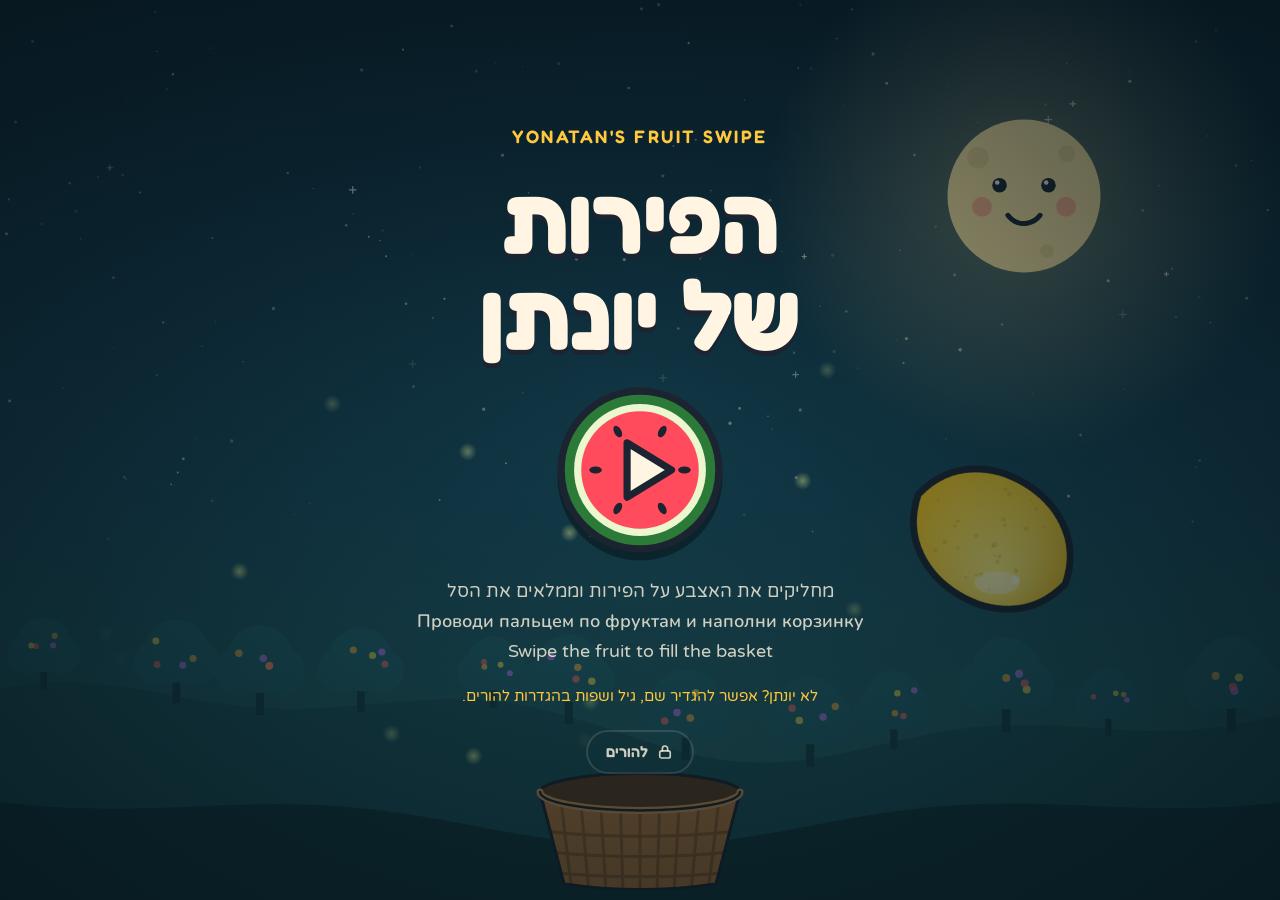
==== play.html @ 15ce0111 "Add "הפירות שלי": installable fruit game and download page - play.html: the game (talking moon in He" ====
<!doctype html>
<html lang="he">
<head>
<meta charset="utf-8">
<meta name="viewport" content="width=device-width, initial-scale=1, maximum-scale=1, user-scalable=no, viewport-fit=cover">
<title>הפירות שלי</title>
<meta name="description" content="משחק חיתוך פירות רגוע לילדים בגילאי 3 עד 6, עם ירח שמדבר בעברית, ברוסית ובאנגלית.">
<meta name="theme-color" content="#0d2a36">
<link rel="manifest" href="manifest.webmanifest">
<link rel="icon" href="icons/favicon-32.png" sizes="32x32" type="image/png">
<link rel="apple-touch-icon" href="icons/apple-touch-icon.png">
<meta name="apple-mobile-web-app-capable" content="yes">
<meta name="mobile-web-app-capable" content="yes">
<meta name="apple-mobile-web-app-title" content="הפירות שלי">
<meta name="apple-mobile-web-app-status-bar-style" content="black-translucent">
<link rel="stylesheet" href="fonts/fonts.css">
<style>
/* Layout: one full-bleed canvas (an orchard at dusk, a basket that fills over the round); counter and small controls float over the sky; parent settings sit behind a parent check */
:root{
  --sky:#0d2a36;
  --ink:#1b2430;
  --ink-soft:#4a5561;
  --cream:#fff5e2;
  --cream-soft:rgba(255,245,226,.8);
  --melon:#ff4b5c;
  --gold:#ffc83d;
  --glass:rgba(255,245,226,.13);
  --shade:rgba(8,26,34,.55);
  --font-display:"Fredoka","Nunito","Varela Round",ui-rounded,"Arial Rounded MT Bold",system-ui,sans-serif;
  --font-body:"Varela Round","Nunito","Fredoka",ui-rounded,system-ui,sans-serif;
  color-scheme:dark;
}
html{height:100%;overflow:hidden;box-sizing:border-box;background:var(--sky)}
[hidden]{display:none!important}
body{height:100%;margin:0;background:var(--sky);color:var(--cream);font-family:var(--font-body);overflow:hidden;
  touch-action:none;user-select:none;-webkit-user-select:none;-webkit-touch-callout:none;overscroll-behavior:none;-webkit-tap-highlight-color:transparent}
#game{position:fixed;inset:0;width:100%;height:100%;display:block;touch-action:none;cursor:crosshair;z-index:0}

/* HUD */
.hud{position:fixed;inset:0 0 auto 0;z-index:2;display:grid;grid-template-columns:1fr auto 1fr;align-items:start;gap:12px;
  padding-inline:16px;padding-block:calc(env(safe-area-inset-top,0px) + 12px) 0;pointer-events:none}
.hud-left{justify-self:start;display:flex;gap:8px}
.hud-right{justify-self:end;display:flex;gap:8px}
.icon-btn{pointer-events:auto;width:48px;height:48px;border-radius:50%;border:0;padding:0;background:var(--glass);color:var(--cream);
  display:grid;place-items:center;cursor:pointer;opacity:.75;-webkit-backdrop-filter:blur(6px);backdrop-filter:blur(6px)}
.icon-btn:hover{opacity:1}
.icon-btn:focus-visible{outline:3px solid var(--gold);outline-offset:2px;opacity:1}
.icon-btn svg{width:24px;height:24px}
.counter{display:flex;align-items:center;gap:10px;padding:6px 22px 6px 12px;border-radius:999px;background:var(--shade);
  box-shadow:inset 0 0 0 2px var(--glass);font:700 clamp(30px,8vw,52px)/1 var(--font-display);font-variant-numeric:tabular-nums;color:var(--cream)}
.counter svg{width:clamp(34px,8vw,46px);height:auto;flex:none}
.counter.pop{animation:pop .3s ease-out}
@keyframes pop{0%{transform:scale(1)}40%{transform:scale(1.22)}100%{transform:scale(1)}}

/* Cheer on every 10 fruits */
.cheer{position:fixed;left:50%;top:44%;z-index:3;display:grid;justify-items:center;gap:6px;pointer-events:none;opacity:0;transform:translate(-50%,-50%)}
.cheer.show{animation:cheer 1.8s cubic-bezier(.2,1.3,.4,1) both}
.cheer-num{font:700 clamp(96px,26vw,190px)/.9 var(--font-display);color:var(--gold);font-variant-numeric:tabular-nums;
  text-shadow:0 7px 0 var(--ink),0 0 48px rgba(255,200,61,.55)}
@keyframes cheer{
  0%{opacity:0;transform:translate(-50%,-50%) scale(.3) rotate(-10deg)}
  18%{opacity:1;transform:translate(-50%,-50%) scale(1.08) rotate(3deg)}
  30%{opacity:1;transform:translate(-50%,-50%) scale(1) rotate(0)}
  78%{opacity:1;transform:translate(-50%,-52%) scale(1)}
  100%{opacity:0;transform:translate(-50%,-64%) scale(.96)}
}

/* The talking moon's speech bubble (positioned under the moon from script) */
.bubble{position:fixed;left:0;top:0;z-index:5;max-width:min(78vw,26rem);padding:10px 18px 12px;border-radius:22px;
  background:var(--cream);color:var(--ink);border:3px solid var(--ink);box-shadow:0 5px 0 var(--ink),0 12px 30px rgba(0,0,0,.35);
  font:700 clamp(18px,4.8vw,26px)/1.25 var(--font-display);text-wrap:balance;pointer-events:none;
  transform-origin:var(--tail-x,50%) -12px;animation:bubble-in .38s cubic-bezier(.2,1.4,.4,1) both}
.bubble::before{content:"";position:absolute;top:-13px;left:var(--tail-x,50%);width:20px;height:20px;background:var(--cream);
  border-left:3px solid var(--ink);border-top:3px solid var(--ink);border-top-left-radius:5px;transform:translateX(-50%) rotate(45deg)}
@keyframes bubble-in{0%{opacity:0;transform:scale(.4)}100%{opacity:1;transform:scale(1)}}

/* Start and end screens */
.screen{position:fixed;inset:0;z-index:4;display:grid;place-items:center;text-align:center;
  padding-inline:16px;padding-block:calc(env(safe-area-inset-top,0px) + 24px) calc(env(safe-area-inset-bottom,0px) + 24px);
  background:radial-gradient(ellipse at 50% 45%,rgba(8,28,36,.3),rgba(6,20,27,.8));transition:opacity .32s ease;
  overflow:auto;touch-action:pan-y}
.screen.leaving{opacity:0}
.screen-inner{display:grid;justify-items:center;gap:clamp(12px,2.6vh,22px);max-width:36rem}
.eyebrow{margin:0;font:600 clamp(14px,3.6vw,18px)/1.2 var(--font-display);letter-spacing:.14em;text-transform:uppercase;color:var(--gold)}
.title{margin:0;font:700 clamp(46px,12.5vw,96px)/1 var(--font-display);color:var(--cream);text-shadow:0 5px 0 var(--ink);text-wrap:balance}
.play{width:clamp(124px,32vw,172px);aspect-ratio:1;max-width:100%;padding:0;border:0;background:none;border-radius:50%;cursor:pointer;
  filter:drop-shadow(0 8px 0 rgba(0,0,0,.35));animation:breathe 2.4s ease-in-out infinite}
.play svg{display:block;width:100%;height:100%}
.play:focus-visible{outline:4px solid var(--gold);outline-offset:6px}
@keyframes breathe{0%,100%{transform:scale(1) rotate(0)}50%{transform:scale(1.06) rotate(-5deg)}}
.hint{margin:0;display:grid;gap:4px;font:400 clamp(15px,3.8vw,18px)/1.45 var(--font-body);color:var(--cream-soft);text-wrap:balance}
.sleep-msg{margin:0;font:600 clamp(22px,6vw,32px)/1.3 var(--font-display);color:var(--cream);text-wrap:balance}
.first-run{margin:0;font:500 15px/1.45 var(--font-body);color:var(--gold);text-wrap:balance}
.parent-link{min-height:44px;padding:8px 18px;border-radius:999px;border:2px solid var(--glass);background:transparent;color:var(--cream-soft);
  font:600 15px/1 var(--font-display);display:inline-flex;align-items:center;gap:8px;cursor:pointer}
.parent-link svg{width:18px;height:18px}
.parent-link:hover{color:var(--cream);border-color:var(--cream-soft)}
.parent-link:focus-visible{outline:3px solid var(--gold);outline-offset:2px}
.end-count{margin:0;font:600 clamp(20px,5vw,28px)/1.3 var(--font-display);color:var(--cream)}
.idea{display:grid;gap:8px;width:min(100%,30rem);box-sizing:border-box;padding:14px 18px;border-radius:18px;background:var(--glass);box-shadow:inset 0 0 0 2px var(--glass);text-align:start}
.idea-label{font:600 13px/1.2 var(--font-display);letter-spacing:.06em;color:var(--gold)}
.idea-text{font:500 clamp(16px,4vw,19px)/1.45 var(--font-body);color:var(--cream)}
.words{display:flex;flex-wrap:wrap;gap:8px}
.word{display:inline-flex;flex-wrap:wrap;align-items:center;gap:6px;padding:6px 12px;border-radius:12px;background:rgba(255,245,226,.1);
  font:600 15px/1.3 var(--font-display);color:var(--cream)}
.word .sep{opacity:.45}
.found-colors{margin:0;display:flex;flex-wrap:wrap;align-items:center;gap:8px;font:500 15px/1.4 var(--font-body);color:var(--cream-soft)}
.dot{width:14px;height:14px;border-radius:50%;box-shadow:0 0 0 2px var(--ink);display:inline-block}

/* Parent check and parent settings */
.modal{position:fixed;inset:0;z-index:6;display:grid;place-items:center;overflow:auto;touch-action:pan-y;
  padding-inline:16px;padding-block:calc(env(safe-area-inset-top,0px) + 16px) calc(env(safe-area-inset-bottom,0px) + 16px);background:rgba(5,16,22,.74)}
.card{width:min(100%,32rem);box-sizing:border-box;display:grid;gap:20px;padding:24px;border-radius:24px;background:var(--cream);color:var(--ink);
  border:3px solid var(--ink);box-shadow:0 6px 0 var(--ink);text-align:start;user-select:text;-webkit-user-select:text}
.card h2{margin:0;font:700 26px/1.15 var(--font-display)}
.section{display:grid;gap:10px;padding-top:16px;border-top:2px solid rgba(27,36,48,.12)}
.section:first-of-type{padding-top:0;border-top:0}
.field-label,.field label{font:700 16px/1.3 var(--font-display);color:var(--ink)}
.small{margin:0;font:400 14px/1.45 var(--font-body);color:var(--ink-soft)}
.today{margin:0;font:500 17px/1.4 var(--font-body);color:var(--ink)}
.today strong{font:700 22px/1 var(--font-display);font-variant-numeric:tabular-nums}
.card input{min-height:48px;width:100%;box-sizing:border-box;padding:8px 14px;border-radius:14px;border:2px solid var(--ink);background:#ffffff;color:var(--ink);
  font:600 20px/1 var(--font-display);font-variant-numeric:tabular-nums}
.card input:focus-visible{outline:3px solid var(--gold);outline-offset:2px}
.card input[type="checkbox"]{width:24px;height:24px;min-height:0;padding:0;margin:0;accent-color:var(--melon);flex:none}
.card input[type="time"]{width:auto;min-width:9rem}
.name-grid{display:grid;grid-template-columns:repeat(auto-fit,minmax(9rem,1fr));gap:10px}
.mini{display:grid;gap:6px;font:600 14px/1.3 var(--font-display);color:var(--ink-soft)}
.check{display:flex;align-items:center;gap:10px;min-height:44px;font:600 16px/1.3 var(--font-display);cursor:pointer}
.bed-row{display:flex;flex-wrap:wrap;align-items:center;gap:10px;font:600 15px/1.3 var(--font-display)}
.error{margin:0;font:600 15px/1.3 var(--font-body);color:#a3261c}
.row{display:flex;flex-wrap:wrap;gap:10px}
.btn{min-height:48px;padding:10px 20px;border-radius:999px;border:2px solid var(--ink);background:transparent;color:var(--ink);font:700 17px/1 var(--font-display);cursor:pointer}
.btn.primary{background:var(--melon);box-shadow:0 4px 0 var(--ink)}
.btn:focus-visible{outline:3px solid var(--gold);outline-offset:2px}
.chips{display:flex;flex-wrap:wrap;gap:8px}
.chip{min-height:44px;padding:8px 16px;border-radius:999px;border:2px solid rgba(27,36,48,.28);background:transparent;color:var(--ink);
  font:700 16px/1 var(--font-display);cursor:pointer;display:inline-flex;align-items:center;gap:8px;font-variant-numeric:tabular-nums}
.chip::before{content:"";width:12px;height:12px;border-radius:50%;border:2px solid currentColor;box-sizing:border-box;flex:none}
.chip[aria-pressed="true"]{background:var(--ink);color:var(--cream);border-color:var(--ink)}
.chip[aria-pressed="true"]::before{background:var(--melon);border-color:var(--cream)}
.chip:focus-visible{outline:3px solid var(--gold);outline-offset:2px}
.voice-note{margin:0;font:400 14px/1.45 var(--font-body);color:#8a4b00}
.chart{display:flex;align-items:stretch;gap:6px;height:128px}
.bar-col{flex:1 1 0;min-width:0;display:grid;grid-template-rows:auto 1fr auto;justify-items:center;gap:4px}
.bar-track{width:100%;display:flex;align-items:flex-end;justify-content:center}
.bar{width:70%;max-width:26px;min-height:3px;border-radius:6px 6px 2px 2px;background:var(--ink)}
.bar.is-today{background:var(--melon);box-shadow:inset 0 0 0 2px var(--ink)}
.bar-val,.bar-label{font:600 12px/1 var(--font-display);color:var(--ink-soft);font-variant-numeric:tabular-nums;white-space:nowrap}
.tips summary{cursor:pointer;font:700 16px/1.3 var(--font-display);min-height:32px}
.tips summary:focus-visible{outline:3px solid var(--gold);outline-offset:2px}
.tips ul{margin:10px 0 0;padding-inline-start:20px;display:grid;gap:6px;font:400 15px/1.45 var(--font-body);color:var(--ink)}

@media (max-height:600px){
  .title{font-size:clamp(34px,10vh,60px)}
  .play{width:clamp(92px,22vh,128px)}
  .hint span + span{display:none}
  .screen-inner{gap:10px}
}
@media (prefers-reduced-motion: reduce){
  .play{animation:none}
  .cheer.show{animation:cheer-calm 1.6s ease both}
  .counter.pop{animation:none}
  .bubble{animation:none}
  @keyframes cheer-calm{0%{opacity:0}15%{opacity:1}80%{opacity:1}100%{opacity:0}}
}
</style>
</head>
<body>

<canvas id="game" aria-label="Fruit slicing game. Swipe or tap the fruit to fill the basket."></canvas>

<div class="hud" id="hud" hidden>
  <div class="hud-left">
    <button class="icon-btn" id="fs" type="button" aria-label="Full screen" hidden>
      <svg viewBox="0 0 24 24" fill="none" stroke="currentColor" stroke-width="2.4" stroke-linecap="round" stroke-linejoin="round" aria-hidden="true"><path d="M4 9V4h5M20 9V4h-5M4 15v5h5M20 15v5h-5"/></svg>
    </button>
    <button class="icon-btn" type="button" data-open-parents aria-label="להורים">
      <svg viewBox="0 0 24 24" fill="none" stroke="currentColor" stroke-width="2.2" stroke-linecap="round" stroke-linejoin="round" aria-hidden="true"><rect x="5" y="10.5" width="14" height="9.5" rx="2.5"/><path d="M8.5 10.5V7.5a3.5 3.5 0 0 1 7 0v3"/></svg>
    </button>
  </div>
  <div class="counter" id="counter" aria-live="off">
    <svg viewBox="0 0 48 40" aria-hidden="true"><path d="M3 8a21 21 0 0 0 42 0z" fill="#2c7a37" stroke="#1b2430" stroke-width="3" stroke-linejoin="round"/><path d="M8.5 9.5a15.5 15.5 0 0 0 31 0z" fill="#eaf7cf"/><path d="M11 9.5a13 13 0 0 0 26 0z" fill="#ff4b5c"/><g fill="#1b2430"><ellipse cx="17.5" cy="15" rx="1.5" ry="2.4"/><ellipse cx="24" cy="18.5" rx="1.5" ry="2.4"/><ellipse cx="30.5" cy="15" rx="1.5" ry="2.4"/></g></svg>
    <span id="count">0</span>
  </div>
  <div class="hud-right">
    <button class="icon-btn" id="voice" type="button" aria-label="Moon voice" aria-pressed="true">
      <svg id="voice-on" viewBox="0 0 24 24" fill="none" stroke="currentColor" stroke-width="2.2" stroke-linecap="round" stroke-linejoin="round" aria-hidden="true"><path d="M4 5h16v10.5h-9.5L6 19.5v-4H4z" fill="currentColor" fill-opacity=".25"/><path d="M8.5 10.3h.01M12 10.3h.01M15.5 10.3h.01" stroke-width="3"/></svg>
      <svg id="voice-off" viewBox="0 0 24 24" fill="none" stroke="currentColor" stroke-width="2.2" stroke-linecap="round" stroke-linejoin="round" aria-hidden="true" hidden><path d="M4 5h16v10.5h-9.5L6 19.5v-4H4z"/><path d="M3 3l18 18"/></svg>
    </button>
    <button class="icon-btn" id="mute" type="button" aria-label="Mute" aria-pressed="false">
      <svg id="icon-on" viewBox="0 0 24 24" fill="none" stroke="currentColor" stroke-width="2.2" stroke-linecap="round" stroke-linejoin="round" aria-hidden="true"><path d="M4 9.5h3.5L12 5.5v13l-4.5-4H4z" fill="currentColor"/><path d="M15.5 9a4 4 0 0 1 0 6M18 6.5a7.5 7.5 0 0 1 0 11"/></svg>
      <svg id="icon-off" viewBox="0 0 24 24" fill="none" stroke="currentColor" stroke-width="2.2" stroke-linecap="round" stroke-linejoin="round" aria-hidden="true" hidden><path d="M4 9.5h3.5L12 5.5v13l-4.5-4H4z" fill="currentColor"/><path d="M16 9.5l5 5M21 9.5l-5 5"/></svg>
    </button>
  </div>
</div>

<div class="cheer" id="cheer" aria-hidden="true">
  <span class="cheer-num" id="cheer-num">10</span>
</div>

<div class="bubble" id="bubble" role="status" hidden></div>

<div class="screen" id="start">
  <div class="screen-inner">
    <p class="eyebrow" id="start-eyebrow">Yonatan's Fruit Swipe</p>
    <h1 class="title" dir="rtl" id="start-title">הפירות של יונתן</h1>
    <p class="sleep-msg" id="sleep-msg" dir="rtl" hidden>הירח ישן עכשיו. נשחק מחר!</p>
    <button class="play" id="play" type="button" aria-label="Play">
      <svg viewBox="0 0 120 120" aria-hidden="true">
        <circle cx="60" cy="60" r="55" fill="#2c7a37" stroke="#1b2430" stroke-width="5"/>
        <circle cx="60" cy="60" r="46" fill="#eaf7cf"/>
        <circle cx="60" cy="60" r="41" fill="#ff4b5c"/>
        <g fill="#1b2430">
          <ellipse cx="91" cy="60" rx="4.4" ry="2.5"/>
          <ellipse cx="75.5" cy="86.8" rx="4.4" ry="2.5" transform="rotate(60 75.5 86.8)"/>
          <ellipse cx="44.5" cy="86.8" rx="4.4" ry="2.5" transform="rotate(120 44.5 86.8)"/>
          <ellipse cx="29" cy="60" rx="4.4" ry="2.5"/>
          <ellipse cx="44.5" cy="33.2" rx="4.4" ry="2.5" transform="rotate(60 44.5 33.2)"/>
          <ellipse cx="75.5" cy="33.2" rx="4.4" ry="2.5" transform="rotate(120 75.5 33.2)"/>
        </g>
        <path d="M51 41 L82 60 L51 79 Z" fill="#fff5e2" stroke="#1b2430" stroke-width="5" stroke-linejoin="round"/>
      </svg>
    </button>
    <p class="hint" id="start-hint">
      <span dir="rtl" lang="he">מחליקים את האצבע על הפירות וממלאים את הסל</span>
      <span lang="ru">Проводи пальцем по фруктам и наполни корзинку</span>
      <span lang="en">Swipe the fruit to fill the basket</span>
    </p>
    <p class="first-run" id="first-run" dir="rtl" hidden>לא יונתן? אפשר להגדיר שם, גיל ושפות בהגדרות להורים.</p>
    <button class="parent-link" type="button" data-open-parents dir="rtl" lang="he">
      <svg viewBox="0 0 24 24" fill="none" stroke="currentColor" stroke-width="2.2" stroke-linecap="round" stroke-linejoin="round" aria-hidden="true"><rect x="5" y="10.5" width="14" height="9.5" rx="2.5"/><path d="M8.5 10.5V7.5a3.5 3.5 0 0 1 7 0v3"/></svg>
      <span>להורים</span>
    </button>
  </div>
</div>

<div class="screen" id="end" hidden>
  <div class="screen-inner" dir="rtl" lang="he">
    <p class="eyebrow" id="end-eyebrow">Yonatan's Fruit Swipe</p>
    <h2 class="title">הסל מלא!</h2>
    <p class="end-count" id="end-count">בסבב הזה נחתכו 0 פירות</p>
    <div class="idea" id="end-words-box" hidden>
      <span class="idea-label">מילים מהסבב, לתרגל יחד</span>
      <div class="words" id="end-words"></div>
      <p class="found-colors" id="end-colors" hidden></p>
    </div>
    <div class="idea">
      <span class="idea-label">רעיון להמשך, בלי מסך</span>
      <span class="idea-text" id="idea-text">לשטוף יחד פרי אמיתי ולקרוא לו בשם בעברית, ברוסית ובאנגלית</span>
    </div>
    <button class="parent-link" type="button" data-open-parents>
      <svg viewBox="0 0 24 24" fill="none" stroke="currentColor" stroke-width="2.2" stroke-linecap="round" stroke-linejoin="round" aria-hidden="true"><rect x="5" y="10.5" width="14" height="9.5" rx="2.5"/><path d="M8.5 10.5V7.5a3.5 3.5 0 0 1 7 0v3"/></svg>
      <span>להורים: סבב נוסף והגדרות</span>
    </button>
  </div>
</div>

<div class="modal" id="gate" role="dialog" aria-modal="true" aria-labelledby="gate-title" hidden>
  <form class="card" id="gate-form" dir="rtl" lang="he" novalidate>
    <h2 id="gate-title">רק להורים</h2>
    <div class="section">
      <label for="gate-answer" id="gate-q" class="field-label">כמה זה?</label>
      <input id="gate-answer" type="text" inputmode="numeric" autocomplete="off" pattern="[0-9]*">
      <p class="error" id="gate-error" hidden>לא נכון. הנה שאלה חדשה.</p>
    </div>
    <div class="row">
      <button class="btn primary" type="submit">המשך</button>
      <button class="btn" type="button" id="gate-cancel">ביטול</button>
    </div>
  </form>
</div>

<div class="modal" id="parents" role="dialog" aria-modal="true" aria-labelledby="parents-title" hidden>
  <div class="card" dir="rtl" lang="he">
    <h2 id="parents-title">הגדרות להורים</h2>

    <div class="section">
      <span class="field-label">הילד או הילדה</span>
      <div class="name-grid">
        <label class="mini" for="name-he">שם בעברית<input id="name-he" type="text" maxlength="20" autocomplete="off" dir="rtl"></label>
        <label class="mini" for="name-ru">שם ברוסית, לא חובה<input id="name-ru" type="text" maxlength="20" autocomplete="off" dir="ltr" lang="ru"></label>
        <label class="mini" for="name-en">שם באנגלית, לא חובה<input id="name-en" type="text" maxlength="20" autocomplete="off" dir="ltr" lang="en"></label>
      </div>
      <p class="small">בשפה בלי שם, הירח פשוט מדבר בלי השם.</p>
      <div class="chips" role="group" aria-label="בן או בת, לדקדוק נכון בעברית וברוסית">
        <button class="chip" type="button" id="g-m" data-g="m" aria-pressed="true">בן</button>
        <button class="chip" type="button" id="g-f" data-g="f" aria-pressed="false">בת</button>
      </div>
      <span class="field-label" id="age-label">גיל</span>
      <div class="chips" role="group" aria-labelledby="age-label">
        <button class="chip" type="button" id="age-3" data-age="3" aria-pressed="false">3</button>
        <button class="chip" type="button" id="age-4" data-age="4" aria-pressed="true">4</button>
        <button class="chip" type="button" id="age-5" data-age="5" aria-pressed="false">5</button>
        <button class="chip" type="button" id="age-6" data-age="6" aria-pressed="false">6</button>
      </div>
      <p class="small">הגיל קובע את גודל הפירות, את הקצב ואת אורך הסבב המומלץ.</p>
    </div>

    <div class="section">
      <span class="field-label" id="len-label">אורך סבב</span>
      <div class="chips" role="group" aria-labelledby="len-label">
        <button class="chip" type="button" id="len-5" data-len="5" aria-pressed="false">5 דקות</button>
        <button class="chip" type="button" id="len-10" data-len="10" aria-pressed="true">10 דקות</button>
        <button class="chip" type="button" id="len-15" data-len="15" aria-pressed="false">15 דקות</button>
        <button class="chip" type="button" id="len-20" data-len="20" aria-pressed="false">20 דקות</button>
      </div>
      <p class="small">הסל בתחתית המסך מתמלא לאט במהלך הסבב. כשהוא מלא, המשחק נגמר בעצמו, בלי ספירה לאחור.</p>
    </div>

    <div class="section">
      <span class="field-label" id="langs-label">הירח מדבר ב:</span>
      <div class="chips" role="group" aria-labelledby="langs-label">
        <button class="chip lang-chip" type="button" id="lang-he" data-lang="he" aria-pressed="true">עברית</button>
        <button class="chip lang-chip" type="button" id="lang-ru" data-lang="ru" lang="ru" aria-pressed="true">Русский</button>
        <button class="chip lang-chip" type="button" id="lang-en" data-lang="en" lang="en" aria-pressed="true">English</button>
      </div>
      <p class="voice-note" id="voice-note" hidden></p>
    </div>

    <div class="section">
      <span class="field-label" id="daily-label">גבולות, לפי בחירתכם</span>
      <div class="chips" role="group" aria-labelledby="daily-label">
        <button class="chip" type="button" id="daily-0" data-daily="0" aria-pressed="true">בלי מקסימום יומי</button>
        <button class="chip" type="button" id="daily-20" data-daily="20" aria-pressed="false">20 דקות ביום</button>
        <button class="chip" type="button" id="daily-30" data-daily="30" aria-pressed="false">30 דקות ביום</button>
        <button class="chip" type="button" id="daily-45" data-daily="45" aria-pressed="false">45 דקות ביום</button>
      </div>
      <label class="check" for="bed-on"><input type="checkbox" id="bed-on"><span>לנעול לפני השינה</span></label>
      <div class="bed-row" id="bed-row" hidden>
        <label for="bed-time">שעת שינה</label>
        <input id="bed-time" type="time" value="19:30">
      </div>
      <p class="small">כשמגיעים למקסימום, או משעתיים לפני השינה ועד 6 בבוקר, הירח ישן והמשחק לא מתחיל בלי הורה.</p>
    </div>

    <div class="section">
      <span class="field-label">זמן משחק בשבוע האחרון</span>
      <p class="today"><strong id="today-min">0</strong> דקות היום במשחק הזה<span id="total-line"></span></p>
      <div class="chart" id="chart" role="img" aria-label="דקות משחק בכל אחד משבעת הימים האחרונים"></div>
      <p class="small">משרד הבריאות ממליץ לילדים בגילאי שנתיים עד חמש עד שעה ביום לכל המסכים יחד, ובלי מסכים שעתיים לפני השינה.</p>
    </div>

    <details class="tips">
      <summary>איך לשחק נכון</summary>
      <ul>
        <li>לשבת ליד הילד מדי פעם ולקרוא יחד בקול את שמות הפירות והצבעים.</li>
        <li>אחרי הסבב, לתרגל יחד את המילים שמופיעות במסך הסיום.</li>
        <li>מרחק של יותר מ-30 ס״מ מהמסך, ועדיף מסך גדול.</li>
        <li>לא להשתמש במשחק כפרס או כעונש.</li>
        <li>אם קשה לסיים, לקצר את הסבב ולהציע פעילות להמשך.</li>
      </ul>
    </details>

    <div class="row">
      <button class="btn primary" type="button" id="new-round">סבב חדש</button>
      <button class="btn" type="button" id="end-round">לסיים את הסבב עכשיו</button>
      <button class="btn" type="button" id="close-parents">סגירה</button>
    </div>
  </div>
</div>

<script>
(() => {
'use strict';

const TAU = Math.PI * 2;
const INK = '#1b2430';
const $ = id => document.getElementById(id);
const canvas = $('game');
const ctx = canvas.getContext('2d');
const bg = document.createElement('canvas');
const bgx = bg.getContext('2d');
const hud = $('hud'), countEl = $('count'), counterEl = $('counter');
const cheerEl = $('cheer'), cheerNum = $('cheer-num'), bubbleEl = $('bubble');
const startEl = $('start'), playBtn = $('play'), startTitle = $('start-title'), startEyebrow = $('start-eyebrow'), startHint = $('start-hint');
const sleepMsg = $('sleep-msg'), firstRun = $('first-run');
const endEl = $('end'), endEyebrow = $('end-eyebrow'), endCount = $('end-count'), ideaText = $('idea-text');
const endWordsBox = $('end-words-box'), endWords = $('end-words'), endColors = $('end-colors');
const muteBtn = $('mute'), iconOn = $('icon-on'), iconOff = $('icon-off'), fsBtn = $('fs');
const voiceBtn = $('voice'), voiceOnIcon = $('voice-on'), voiceOffIcon = $('voice-off'), voiceNote = $('voice-note');
const gateEl = $('gate'), gateForm = $('gate-form'), gateQ = $('gate-q'), gateInput = $('gate-answer'), gateErr = $('gate-error');
const parentsEl = $('parents'), todayMinEl = $('today-min'), totalLine = $('total-line'), endRoundBtn = $('end-round'), chartEl = $('chart');
const nameInputs = { he: $('name-he'), ru: $('name-ru'), en: $('name-en') };
const bedOn = $('bed-on'), bedTime = $('bed-time'), bedRow = $('bed-row');
const langChips = Array.from(document.querySelectorAll('.lang-chip'));
const lenChips = Array.from(document.querySelectorAll('[data-len]'));
const ageChips = Array.from(document.querySelectorAll('[data-age]'));
const genderChips = Array.from(document.querySelectorAll('[data-g]'));
const dailyChips = Array.from(document.querySelectorAll('[data-daily]'));
const reduceMotion = !!(window.matchMedia && matchMedia('(prefers-reduced-motion: reduce)').matches);

let W = 0, H = 0, DPR = 1, R = 50, G = 500;
let playing = false, score = 0, lastSliceAt = 0, roundStartAt = 0, hue = 0;
const fruits = [], halves = [], drops = [], splats = [], flashes = [], floaters = [], confetti = [], rings = [], pending = [];
const strokes = new Map();
let fireflies = [], twinkles = [];
let moon = { x: 0, y: 0, r: 30 };
let moonAsleep = false, look = null, shoot = null, nextShoot = performance.now() + 15000;
let spawnTimer = 0.6;
const TRAIL_MS = 150;
const VOL = 0.65, VOL_DUCK = 0.28;

function mulberry32(a){ return function(){ a |= 0; a = a + 0x6D2B79F5 | 0; let t = Math.imul(a ^ a >>> 15, 1 | a); t = t + Math.imul(t ^ t >>> 7, 61 | t) ^ t; return ((t ^ t >>> 14) >>> 0) / 4294967296; }; }
const rand = (a, b) => a + Math.random() * (b - a);
const pick = arr => arr[(Math.random() * arr.length) | 0];

/* ---------- per-viewer storage (optional; the game works without it) ---------- */
const store = {
  get(k, d){ try { const v = localStorage.getItem(k); return v === null ? d : JSON.parse(v); } catch (e) { return d; } },
  set(k, v){ try { localStorage.setItem(k, JSON.stringify(v)); } catch (e) {} }
};
let total = Number(store.get('yfs-total', 0)) || 0;
let muted = !!store.get('yfs-muted', false);
let saveTimer = 0;
function saveSoon(){ if (saveTimer) return; saveTimer = setTimeout(() => { saveTimer = 0; store.set('yfs-total', total); }, 1000); }

/* ---------- the child: name per language, boy or girl (for grammar), age (for size and pace) ---------- */
const AGE = {
  3: { size: 1.15, pace: 0.85, cap: 3, round: 5 },
  4: { size: 1.0, pace: 1.0, cap: 4, round: 10 },
  5: { size: 0.93, pace: 1.08, cap: 5, round: 10 },
  6: { size: 0.86, pace: 1.15, cap: 5, round: 15 }
};
const DEFAULT_PROFILE = { he: 'יונתן', ru: 'Йонатан', en: 'Yonatan', g: 'm', age: 4 };
const savedProfile = store.get('yfs-profile', null);
let profileSaved = !!savedProfile;
let profile = Object.assign({}, DEFAULT_PROFILE, savedProfile || {});
if (!AGE[profile.age]) profile.age = 4;
if (profile.g !== 'f') profile.g = 'm';
const ageCfg = () => AGE[profile.age] || AGE[4];
const nameIn = lang => String(profile[lang] || '').trim();
function saveProfile(){ profileSaved = true; store.set('yfs-profile', profile); renderStart(); }

/* ---------- the round, and the limits a parent can choose ---------- */
const LENGTHS = [5, 10, 15, 20];
let roundMin = Number(store.get('yfs-round-min', ageCfg().round));
if (!LENGTHS.includes(roundMin)) roundMin = 10;
let roundSec = roundMin * 60;
let elapsed = 0, ending = false, ended = false, endAt = 0, hintGiven = false, modalOpen = false;
let roundTypes = new Set(), roundColors = [];
let limits = Object.assign({ daily: 0, bedOn: false, bed: '19:30' }, store.get('yfs-limits', {}));
const keyOf = d => d.getFullYear() + '-' + (d.getMonth() + 1) + '-' + d.getDate();
const dayKey = () => keyOf(new Date());
let days = store.get('yfs-days', {});
if (!days || typeof days !== 'object') days = {};
(() => { const old = store.get('yfs-today', null); if (old && old.date && typeof old.sec === 'number' && !days[old.date]) days[old.date] = old.sec; })();
const todaySec = () => days[dayKey()] || 0;
let daysSavedAt = 0;
function saveDays(force){
  const now = performance.now();
  if (!force && now - daysSavedAt < 5000) return;
  daysSavedAt = now;
  const cutoff = new Date(); cutoff.setDate(cutoff.getDate() - 21);
  for (const k of Object.keys(days)){ const p = k.split('-').map(Number); if (new Date(p[0], p[1] - 1, p[2]) < cutoff) delete days[k]; }
  store.set('yfs-days', days);
}
function inQuietHours(){
  const parts = String(limits.bed || '19:30').split(':').map(Number);
  const bedMin = (parts[0] || 0) * 60 + (parts[1] || 0);
  const wake = 6 * 60;
  const start = Math.max(wake + 1, bedMin - 120);
  const d = new Date(), nowMin = d.getHours() * 60 + d.getMinutes();
  return nowMin >= start || nowMin < wake;
}
function lockReason(){
  if (limits.bedOn && inQuietHours()) return 'bed';
  if (limits.daily > 0 && todaySec() >= limits.daily * 60) return 'daily';
  return null;
}
const IDEAS = [
  'לשטוף יחד פרי אמיתי ולקרוא לו בשם בעברית, ברוסית ובאנגלית',
  'לספור ביחד את הפירות בקערה במטבח',
  'לסדר פירות לפי צבעים: אדום, כתום, צהוב וירוק',
  'לטעום פרי אחד ולתאר אותו: מתוק? חמוץ? עסיסי?'
];

/* ---------- fruit artwork (drawn in a unit frame: radius 1) ---------- */
function starPath(c, x, y, r1, r2, n){
  c.beginPath();
  for (let i = 0; i < n * 2; i++){
    const a = -Math.PI / 2 + i * Math.PI / n, rr = i % 2 ? r2 : r1;
    const px = x + Math.cos(a) * rr, py = y + Math.sin(a) * rr;
    if (i) c.lineTo(px, py); else c.moveTo(px, py);
  }
  c.closePath();
}
const ell = (sx, sy) => c => { c.beginPath(); c.ellipse(0, 0, sx, sy, 0, 0, TAU); };
function applePath(c){
  c.beginPath();
  c.moveTo(0, -0.7);
  c.bezierCurveTo(0.35, -1.02, 1.05, -0.95, 1.02, -0.18);
  c.bezierCurveTo(1.0, 0.55, 0.55, 1.0, 0.18, 0.93);
  c.quadraticCurveTo(0, 0.87, -0.18, 0.93);
  c.bezierCurveTo(-0.55, 1.0, -1.0, 0.55, -1.02, -0.18);
  c.bezierCurveTo(-1.05, -0.95, -0.35, -1.02, 0, -0.7);
  c.closePath();
}
function lemonPath(c){
  c.beginPath();
  c.moveTo(-1.14, 0);
  c.bezierCurveTo(-1.0, -0.64, -0.45, -0.86, 0, -0.86);
  c.bezierCurveTo(0.45, -0.86, 1.0, -0.64, 1.14, 0);
  c.bezierCurveTo(1.0, 0.64, 0.45, 0.86, 0, 0.86);
  c.bezierCurveTo(-0.45, 0.86, -1.0, 0.64, -1.14, 0);
  c.closePath();
}
function leaf(c, x, y, a, s){
  c.save(); c.translate(x, y); c.rotate(a);
  c.beginPath(); c.moveTo(0, 0);
  c.quadraticCurveTo(s * 0.5, -s * 0.48, s, 0);
  c.quadraticCurveTo(s * 0.5, s * 0.48, 0, 0);
  c.fillStyle = '#5cc160'; c.fill();
  c.lineWidth = 0.07; c.strokeStyle = INK; c.lineJoin = 'round'; c.stroke();
  c.beginPath(); c.moveTo(0.08 * s, 0); c.lineTo(0.8 * s, 0);
  c.strokeStyle = 'rgba(27,36,48,.45)'; c.lineWidth = 0.035; c.stroke();
  c.restore();
}
function stem(c, x0, y0, cx, cy, x1, y1){
  c.lineCap = 'round';
  c.beginPath(); c.moveTo(x0, y0); c.quadraticCurveTo(cx, cy, x1, y1);
  c.strokeStyle = INK; c.lineWidth = 0.18; c.stroke();
  c.strokeStyle = '#7a4a25'; c.lineWidth = 0.08; c.stroke();
}
function speckle(c, seed, n, maxR, size, color, sx = 1, sy = 1){
  const r = mulberry32(seed); c.fillStyle = color;
  for (let i = 0; i < n; i++){
    const a = r() * TAU, d = Math.sqrt(r()) * maxR;
    c.beginPath(); c.arc(Math.cos(a) * d * sx, Math.sin(a) * d * sy, size * (0.6 + r() * 0.8), 0, TAU); c.fill();
  }
}
function radialSeeds(c, n, rin, rout, sx, sy, w, h, color, offset = 0){
  c.fillStyle = color;
  for (let i = 0; i < n; i++){
    const a = i / n * TAU + offset, rr = i % 2 ? rin : rout;
    c.save(); c.translate(Math.cos(a) * rr * sx, Math.sin(a) * rr * sy); c.rotate(a);
    c.beginPath(); c.ellipse(0, 0, w, h, 0, 0, TAU); c.fill(); c.restore();
  }
}

const TYPES = [
  { id: 'melon', scale: 1.14, hit: 1.2, path: ell(1.18, 0.94), skin: ['#6cc862', '#2c7a37'], rim: '#eaf7cf', flesh: '#ff4b5c', fleshHi: '#ff8a93', fs: 0.8, juice: '#ff4b5c',
    skinDetail(c){
      c.strokeStyle = '#1f5a2a'; c.lineWidth = 0.14; c.lineCap = 'round';
      for (let i = -3; i <= 3; i++){
        c.beginPath();
        for (let k = 0; k <= 20; k++){ const y = -1 + k * 0.1; const x = i * 0.34 + Math.sin(y * 5 + i) * 0.06; if (k) c.lineTo(x, y); else c.moveTo(x, y); }
        c.stroke();
      }
    },
    faceDetail(c){ radialSeeds(c, 12, 0.42, 0.64, 1.18, 0.94, 0.11, 0.055, '#1b1b1f', 0.2); }
  },
  { id: 'orange', scale: 1, hit: 1.05, path: ell(1, 1), skin: ['#ffb444', '#ee7410'], rim: '#fff1d0', flesh: '#ffa01f', fleshHi: '#ffcb6b', fs: 0.86, juice: '#ffa51f',
    skinDetail(c){ speckle(c, 3, 30, 0.95, 0.028, 'rgba(170,70,0,.3)'); },
    top(c){ stem(c, 0, -0.96, 0.02, -1.05, 0.02, -1.1); leaf(c, 0.04, -1.02, -0.45, 0.55); },
    faceDetail(c){
      c.strokeStyle = '#ffe4b0'; c.lineWidth = 0.075; c.lineCap = 'round';
      for (let i = 0; i < 10; i++){ const a = i / 10 * TAU; c.beginPath(); c.moveTo(Math.cos(a) * 0.12, Math.sin(a) * 0.12); c.lineTo(Math.cos(a), Math.sin(a)); c.stroke(); }
      c.fillStyle = '#fff1d0'; c.beginPath(); c.arc(0, 0, 0.13, 0, TAU); c.fill();
    }
  },
  { id: 'apple', scale: 1, hit: 1.05, path: applePath, skin: ['#ff6d6d', '#c61c2b'], rim: '#fff3cf', flesh: '#fff0c4', fleshHi: '#fffbea', fs: 0.92, juice: '#fff0b8',
    skinDetail(c){ c.fillStyle = 'rgba(255,214,110,.28)'; c.beginPath(); c.ellipse(0.5, 0.35, 0.32, 0.46, 0.4, 0, TAU); c.fill(); },
    top(c){ stem(c, 0, -0.72, 0.02, -0.98, 0.14, -1.16); leaf(c, 0.1, -0.94, -0.35, 0.55); },
    faceDetail(c){
      c.fillStyle = '#f2d686'; starPath(c, 0, 0.04, 0.36, 0.15, 5); c.fill();
      c.fillStyle = '#5b3316';
      for (const s of [-1, 1]){ c.save(); c.translate(s * 0.1, 0.03); c.rotate(s * 0.35); c.beginPath(); c.ellipse(0, 0, 0.05, 0.1, 0, 0, TAU); c.fill(); c.restore(); }
    }
  },
  { id: 'kiwi', scale: 0.96, hit: 1.1, path: ell(1.1, 0.9), skin: ['#bf955f', '#7a5530'], rim: '#a8d85f', flesh: '#79c637', fleshHi: '#c3eb85', fs: 0.93, juice: '#8fd14f',
    skinDetail(c){ speckle(c, 7, 60, 1.0, 0.022, 'rgba(255,230,190,.28)', 1.1, 0.9); },
    faceDetail(c){
      c.strokeStyle = 'rgba(235,250,200,.4)'; c.lineWidth = 0.03;
      for (let i = 0; i < 26; i++){ const a = i / 26 * TAU; c.beginPath(); c.moveTo(Math.cos(a) * 0.3 * 1.1, Math.sin(a) * 0.3 * 0.9); c.lineTo(Math.cos(a) * 1.1, Math.sin(a) * 0.9); c.stroke(); }
      c.fillStyle = '#f4f7da'; c.beginPath(); c.ellipse(0, 0, 0.32, 0.25, 0, 0, TAU); c.fill();
      radialSeeds(c, 24, 0.44, 0.52, 1.1, 0.9, 0.065, 0.03, '#1d1a14');
    }
  },
  { id: 'lemon', scale: 0.96, hit: 1.15, path: lemonPath, skin: ['#fff27e', '#f0bf14'], rim: '#fffbe3', flesh: '#ffe95e', fleshHi: '#fff7c0', fs: 0.86, juice: '#ffe44d',
    skinDetail(c){ speckle(c, 5, 26, 0.9, 0.025, 'rgba(190,140,0,.25)', 1.1, 0.8); },
    faceDetail(c){
      c.strokeStyle = '#fffbe3'; c.lineWidth = 0.07; c.lineCap = 'round';
      for (let i = 0; i < 9; i++){ const a = i / 9 * TAU; c.beginPath(); c.moveTo(0, 0); c.lineTo(Math.cos(a) * 1.1, Math.sin(a) * 0.85); c.stroke(); }
      c.fillStyle = '#fffbe3'; c.beginPath(); c.arc(0, 0, 0.11, 0, TAU); c.fill();
    }
  },
  { id: 'plum', scale: 0.92, hit: 1.05, path: ell(0.96, 1), skin: ['#bd78f2', '#5a2393'], rim: '#ffd36b', flesh: '#ffc445', fleshHi: '#ffe39a', fs: 0.93, juice: '#c77dff',
    skinDetail(c){ c.fillStyle = 'rgba(230,210,255,.18)'; c.beginPath(); c.ellipse(-0.2, -0.1, 0.7, 0.8, 0, 0, TAU); c.fill(); },
    top(c){ stem(c, 0, -0.96, -0.05, -1.12, 0.1, -1.24); },
    faceDetail(c){ c.fillStyle = '#b0602c'; c.beginPath(); c.ellipse(0, 0, 0.3, 0.42, 0, 0, TAU); c.fill(); c.strokeStyle = 'rgba(27,36,48,.55)'; c.lineWidth = 0.04; c.stroke(); }
  },
  { id: 'peach', scale: 1, hit: 1.05, path: ell(1, 0.97), skin: ['#ffcb8e', '#ff7658'], rim: '#ffcf7a', flesh: '#ffb347', fleshHi: '#ffd894', fs: 0.93, juice: '#ffae4d',
    skinDetail(c){
      const g = c.createRadialGradient(0.5, 0.2, 0.05, 0.5, 0.2, 0.9); g.addColorStop(0, 'rgba(230,40,50,.4)'); g.addColorStop(1, 'rgba(230,40,50,0)');
      c.fillStyle = g; c.fillRect(-1.2, -1.2, 2.4, 2.4);
      c.strokeStyle = 'rgba(170,50,40,.45)'; c.lineWidth = 0.06; c.lineCap = 'round';
      c.beginPath(); c.moveTo(-0.05, -0.95); c.quadraticCurveTo(-0.38, 0, -0.05, 0.95); c.stroke();
    },
    top(c){ leaf(c, 0, -0.92, -0.95, 0.5); },
    faceDetail(c){
      c.fillStyle = '#9c3f22'; c.beginPath(); c.ellipse(0, 0, 0.34, 0.45, 0, 0, TAU); c.fill();
      c.strokeStyle = 'rgba(255,190,140,.35)'; c.lineWidth = 0.035;
      for (let i = 0; i < 5; i++){ c.beginPath(); c.moveTo(-0.2, -0.3 + i * 0.15); c.quadraticCurveTo(0, -0.24 + i * 0.15, 0.2, -0.3 + i * 0.15); c.stroke(); }
    }
  },
  { id: 'dragon', scale: 1, hit: 1.1, path: ell(0.92, 1.08), skin: ['#ff7cbc', '#d51f78'], rim: '#ff8cc4', flesh: '#fdf8f3', fleshHi: '#ffffff', fs: 0.9, juice: '#ff5aa8',
    skinDetail(c){
      c.strokeStyle = 'rgba(150,0,70,.35)'; c.lineWidth = 0.05;
      for (let i = 0; i < 6; i++){ c.beginPath(); c.arc(-0.5 + (i % 3) * 0.5, -0.45 + Math.floor(i / 3) * 0.7, 0.28, 0.2, Math.PI - 0.2); c.stroke(); }
    },
    top(c){
      for (let i = 0; i < 8; i++){
        const a = i / 8 * TAU + 0.35, cx = Math.cos(a) * 0.9, cy = Math.sin(a) * 1.05;
        c.save(); c.translate(cx, cy); c.rotate(a + 0.5);
        c.beginPath(); c.moveTo(-0.14, 0.02); c.quadraticCurveTo(0.12, -0.02, 0.3, -0.02); c.quadraticCurveTo(0.08, 0.1, -0.1, 0.14); c.closePath();
        c.fillStyle = '#7fd67a'; c.fill(); c.strokeStyle = INK; c.lineWidth = 0.05; c.lineJoin = 'round'; c.stroke();
        c.restore();
      }
    },
    faceDetail(c){ speckle(c, 13, 60, 0.95, 0.035, '#1b1b1f', 0.92, 1.08); }
  }
];
const STAR = { id: 'star', gold: true, scale: 1.08, hit: 1.15, path: c => starPath(c, 0, 0, 1.06, 0.58, 5), skin: ['#fff08a', '#f5a91f'], rim: '#fff5bf', flesh: '#ffe16b', fleshHi: '#fff8cc', fs: 0.84, juice: '#ffd33d',
  skinDetail(c){
    c.strokeStyle = 'rgba(255,255,230,.55)'; c.lineWidth = 0.05; c.lineCap = 'round';
    for (let i = 0; i < 5; i++){ const a = -Math.PI / 2 + i * TAU / 5; c.beginPath(); c.moveTo(0, 0); c.lineTo(Math.cos(a) * 0.9, Math.sin(a) * 0.9); c.stroke(); }
  },
  faceDetail(c){
    c.fillStyle = '#fff8cc'; starPath(c, 0, 0, 0.36, 0.18, 5); c.fill();
    c.fillStyle = '#8a5a14';
    for (let i = 0; i < 5; i++){ const a = -Math.PI / 2 + i * TAU / 5; c.beginPath(); c.ellipse(Math.cos(a) * 0.52, Math.sin(a) * 0.52, 0.05, 0.05, 0, 0, TAU); c.fill(); }
  }
};
const ALL = TYPES.concat([STAR]);
const typeById = id => TYPES.find(t => t.id === id);

/* Colors the moon can ask for, and which fruit count for each. */
const COLORS = {
  red: { he: 'אדום', ru: 'красный', en: 'red', hex: '#ff4b4b', types: ['apple'] },
  orange: { he: 'כתום', ru: 'оранжевый', en: 'orange', hex: '#ff9a1f', types: ['orange', 'peach'] },
  yellow: { he: 'צהוב', ru: 'жёлтый', en: 'yellow', hex: '#ffe14d', types: ['lemon'] },
  green: { he: 'ירוק', ru: 'зелёный', en: 'green', hex: '#5fbf5a', types: ['melon'] },
  purple: { he: 'סגול', ru: 'фиолетовый', en: 'purple', hex: '#a45ae6', types: ['plum'] },
  pink: { he: 'ורוד', ru: 'розовый', en: 'pink', hex: '#ff6fb6', types: ['dragon'] }
};
/* Base words for the practice list at the end of a round. */
const WORDS = {
  melon: { he: 'אבטיח', ru: 'Арбуз', en: 'Watermelon' },
  orange: { he: 'תפוז', ru: 'Апельсин', en: 'Orange' },
  apple: { he: 'תפוח', ru: 'Яблоко', en: 'Apple' },
  kiwi: { he: 'קיווי', ru: 'Киви', en: 'Kiwi' },
  lemon: { he: 'לימון', ru: 'Лимон', en: 'Lemon' },
  plum: { he: 'שזיף', ru: 'Слива', en: 'Plum' },
  peach: { he: 'אפרסק', ru: 'Персик', en: 'Peach' },
  dragon: { he: 'פיטאיה', ru: 'Питахайя', en: 'Dragon fruit' }
};

function drawWhole(c, t){
  c.lineJoin = 'round'; c.lineCap = 'round';
  t.path(c);
  const g = c.createRadialGradient(-0.35, -0.42, 0.05, 0, 0, 1.18);
  g.addColorStop(0, t.skin[0]); g.addColorStop(1, t.skin[1]);
  c.fillStyle = g; c.fill();
  c.save(); t.path(c); c.clip();
  if (t.skinDetail) t.skinDetail(c);
  c.fillStyle = 'rgba(255,255,255,.4)'; c.beginPath(); c.ellipse(-0.36, -0.46, 0.3, 0.15, -0.55, 0, TAU); c.fill();
  c.fillStyle = 'rgba(255,255,255,.55)'; c.beginPath(); c.arc(-0.55, -0.3, 0.06, 0, TAU); c.fill();
  c.restore();
  t.path(c); c.lineWidth = 0.09; c.strokeStyle = INK; c.stroke();
  if (t.top) t.top(c);
}
function drawFace(c, t){
  c.lineJoin = 'round';
  t.path(c); c.fillStyle = t.skin[1]; c.fill();
  const rimS = 1 - (1 - t.fs) * 0.5;
  c.save(); c.scale(rimS, rimS); t.path(c); c.fillStyle = t.rim; c.fill(); c.restore();
  c.save(); c.scale(t.fs, t.fs); t.path(c);
  const g = c.createRadialGradient(0, 0, 0.05, 0, 0, 1.15);
  g.addColorStop(0, t.fleshHi); g.addColorStop(1, t.flesh);
  c.fillStyle = g; c.fill(); c.clip();
  if (t.faceDetail) t.faceDetail(c);
  c.restore();
  t.path(c); c.lineWidth = 0.09; c.strokeStyle = INK; c.stroke();
}

/* Fruit art is pre-rendered to small canvases whenever the screen size changes. */
const EXT = 1.45;
function makeSprite(S, unitPx, draw){
  const cv = document.createElement('canvas'); cv.width = cv.height = S;
  const c = cv.getContext('2d'); c.translate(S / 2, S / 2); c.scale(unitPx, unitPx); draw(c);
  return cv;
}
function buildSprites(){
  for (const t of ALL){
    const unitPx = Math.max(10, R * t.scale * 1.3 * DPR);
    const S = Math.ceil(unitPx * EXT * 2);
    t.unit = unitPx / DPR; t.size = S / DPR;
    t.whole = makeSprite(S, unitPx, c => drawWhole(c, t));
    t.face = makeSprite(S, unitPx, c => drawFace(c, t));
  }
}
function drawSprite(img, t, r){ const s = t.size * (r / t.unit); ctx.drawImage(img, -s / 2, -s / 2, s, s); }

/* ---------- the orchard backdrop ---------- */
function hillY(x, base, amp, ph, fr){ const u = x / W; return base - amp * (Math.sin(u * Math.PI * fr + ph) * 0.65 + Math.sin(u * Math.PI * fr * 2.7 + ph * 1.9) * 0.35); }
function hillFill(c, base, amp, ph, fr, color){
  c.fillStyle = color; c.beginPath(); c.moveTo(0, H);
  for (let x = 0; x <= W + 12; x += 12) c.lineTo(x, hillY(x, base, amp, ph, fr));
  c.lineTo(W, H); c.closePath(); c.fill();
}
function paintBackground(){
  const c = bgx;
  c.setTransform(DPR, 0, 0, DPR, 0, 0);
  const g = c.createLinearGradient(0, 0, 0, H);
  g.addColorStop(0, '#0a2230'); g.addColorStop(0.55, '#17485a'); g.addColorStop(1, '#2b6f6a');
  c.fillStyle = g; c.fillRect(0, 0, W, H);
  const r = mulberry32(11);
  c.fillStyle = '#fff5e2';
  const nStars = Math.round(W * H / 7000);
  for (let i = 0; i < nStars; i++){ c.globalAlpha = 0.15 + r() * 0.55; c.beginPath(); c.arc(r() * W, r() * H * 0.6, 0.4 + r() * 1.3, 0, TAU); c.fill(); }
  c.globalAlpha = 1;
  const mr = Math.max(30, Math.min(W, H) * 0.085), mx = W * 0.8, my = Math.max(mr * 2.3 + 20, H * 0.2);
  moon = { x: mx, y: my, r: mr };
  const halo = c.createRadialGradient(mx, my, mr * 0.6, mx, my, mr * 3.4);
  halo.addColorStop(0, 'rgba(255,230,160,.32)'); halo.addColorStop(1, 'rgba(255,230,160,0)');
  c.fillStyle = halo; c.fillRect(mx - mr * 3.4, my - mr * 3.4, mr * 6.8, mr * 6.8);
  c.fillStyle = '#ffe6a0'; c.beginPath(); c.arc(mx, my, mr, 0, TAU); c.fill();
  c.fillStyle = 'rgba(214,180,110,.35)';
  for (const [dx, dy, s] of [[-0.6, -0.5, 0.14], [0.56, -0.55, 0.11], [0.3, 0.72, 0.09]]){ c.beginPath(); c.arc(mx + dx * mr, my + dy * mr, s * mr, 0, TAU); c.fill(); }

  const b1 = H * 0.8, a1 = H * 0.05;
  hillFill(c, b1, a1, 0.6, 2, '#1b5058');
  const nTrees = Math.max(4, Math.round(W / 105));
  const fruitDots = ['#ff6d6d', '#ffb444', '#ffe44d', '#c77dff'];
  for (let i = 0; i < nTrees; i++){
    const x = (i + 0.5) / nTrees * W + (r() - 0.5) * 36;
    const y = hillY(x, b1, a1, 0.6, 2) + 4;
    const tr = Math.max(14, Math.min(W, H) * 0.034) * (0.8 + r() * 0.45);
    c.fillStyle = '#143f45'; c.fillRect(x - tr * 0.12, y - tr * 1.2, tr * 0.24, tr * 1.3);
    c.fillStyle = '#20606a';
    for (const [dx, dy, s] of [[0, -1.55, 1], [-0.62, -1.2, 0.72], [0.62, -1.2, 0.72]]){ c.beginPath(); c.arc(x + dx * tr, y + dy * tr, s * tr, 0, TAU); c.fill(); }
    c.globalAlpha = 0.7;
    for (let k = 0; k < 4; k++){ c.fillStyle = fruitDots[(i + k) % fruitDots.length]; c.beginPath(); c.arc(x + (r() - 0.5) * tr * 1.5, y - tr * (1.0 + r() * 0.9), tr * 0.11, 0, TAU); c.fill(); }
    c.globalAlpha = 1;
  }
  hillFill(c, H * 0.9, H * 0.04, 2.2, 1.6, '#10343a');
}

/* ---------- the basket: fills a little at a time over the round ---------- */
let basketBalls = [];
function makeBasket(){
  const r = mulberry32(5);
  const cols = ['#ff5a5f', '#ffa51f', '#ffe44d', '#8fd14f', '#b36bf0', '#ff8a5c', '#5fbf5a', '#ff6fb6'];
  const rows = [7, 6, 5, 4, 2];
  basketBalls = [];
  rows.forEach((cnt, k) => {
    const half = 0.4 - k * 0.075;
    const order = Array.from({ length: cnt }, (_, i) => i).sort(() => r() - 0.5);
    for (const i of order){
      const u = cnt === 1 ? 0 : -half + 2 * half * (i / (cnt - 1));
      basketBalls.push({ u: u + (r() - 0.5) * 0.03, v: k * 0.17 + (r() - 0.5) * 0.03, c: cols[(r() * cols.length) | 0], at: 0 });
    }
  });
}
function resetBasket(){ for (const b of basketBalls) b.at = 0; }
const easeOutBack = k => 1 + 2.70158 * Math.pow(k - 1, 3) + 1.70158 * Math.pow(k - 1, 2);
function drawBasket(now){
  const bw = Math.max(120, Math.min(200, W * 0.3)), bh = bw * 0.46;
  const cx = W / 2, rimY = H - 16 - bh;
  const progress = ended ? 1 : Math.min(1, elapsed / Math.max(1, roundSec));
  const shown = (ended || ending) ? basketBalls.length : Math.floor(progress * basketBalls.length + 1e-6);
  if (ending || ended){
    const g = ctx.createRadialGradient(cx, rimY, bw * 0.2, cx, rimY, bw * 1.1);
    g.addColorStop(0, 'rgba(255,214,90,.35)'); g.addColorStop(1, 'rgba(255,214,90,0)');
    ctx.fillStyle = g; ctx.beginPath(); ctx.arc(cx, rimY, bw * 1.1, 0, TAU); ctx.fill();
  }
  ctx.lineJoin = 'round'; ctx.lineCap = 'round';
  ctx.fillStyle = '#5b3a1d'; ctx.strokeStyle = INK; ctx.lineWidth = 3;
  ctx.beginPath(); ctx.ellipse(cx, rimY, bw / 2, bh * 0.2, 0, 0, TAU); ctx.fill(); ctx.stroke();
  const br = bw * 0.075;
  for (let i = 0; i < shown; i++){
    const b = basketBalls[i];
    if (!b.at) b.at = now;
    const k = Math.min(1, (now - b.at) / 380);
    const s = reduceMotion ? 1 : (k < 1 ? Math.max(0.2, easeOutBack(k)) : 1);
    const x = cx + b.u * bw, y = rimY - b.v * bh * 1.3;
    ctx.fillStyle = b.c; ctx.beginPath(); ctx.arc(x, y, br * s, 0, TAU); ctx.fill();
    ctx.lineWidth = 2; ctx.strokeStyle = INK; ctx.stroke();
    ctx.fillStyle = 'rgba(255,255,255,.42)'; ctx.beginPath(); ctx.arc(x - br * 0.3 * s, y - br * 0.35 * s, br * 0.25 * s, 0, TAU); ctx.fill();
  }
  const bodyPath = () => {
    ctx.beginPath();
    ctx.moveTo(cx - bw / 2, rimY);
    ctx.ellipse(cx, rimY, bw / 2, bh * 0.2, 0, Math.PI, 0, true);
    ctx.lineTo(cx + bw * 0.38, rimY + bh);
    ctx.quadraticCurveTo(cx, rimY + bh * 1.12, cx - bw * 0.38, rimY + bh);
    ctx.closePath();
  };
  bodyPath();
  ctx.fillStyle = '#b8793a'; ctx.fill();
  ctx.save(); ctx.clip();
  ctx.strokeStyle = '#8f5a28'; ctx.lineWidth = 3;
  for (let j = 1; j <= 3; j++){
    const yy = rimY + bh * 0.2 + j * bh * 0.22;
    ctx.beginPath(); ctx.moveTo(cx - bw / 2, yy); ctx.quadraticCurveTo(cx, yy + bh * 0.12, cx + bw / 2, yy); ctx.stroke();
  }
  for (let j = -4; j <= 4; j++){ ctx.beginPath(); ctx.moveTo(cx + j * bw * 0.1, rimY); ctx.lineTo(cx + j * bw * 0.085, rimY + bh * 1.1); ctx.stroke(); }
  ctx.restore();
  bodyPath();
  ctx.strokeStyle = INK; ctx.lineWidth = 3; ctx.stroke();
  ctx.beginPath(); ctx.ellipse(cx, rimY, bw / 2, bh * 0.2, 0, Math.PI, 0, true);
  ctx.strokeStyle = '#d69650'; ctx.lineWidth = 7; ctx.stroke();
  ctx.strokeStyle = INK; ctx.lineWidth = 2.5; ctx.stroke();
}

function updatePhysics(){ G = H * 0.6 * Math.pow(ageCfg().pace, 2); }
function resize(){
  DPR = Math.min(window.devicePixelRatio || 1, 2);
  W = Math.max(1, window.innerWidth); H = Math.max(1, window.innerHeight);
  canvas.width = Math.round(W * DPR); canvas.height = Math.round(H * DPR);
  bg.width = canvas.width; bg.height = canvas.height;
  R = Math.max(44, Math.min(80, Math.min(W, H) * 0.115));
  updatePhysics();
  paintBackground();
  buildSprites();
  const r = mulberry32(21);
  fireflies = Array.from({ length: 16 }, () => ({ x: r() * W, y: H * (0.35 + r() * 0.55), ph: r() * TAU, sp: 0.5 + r() }));
  const q = mulberry32(33);
  twinkles = Array.from({ length: 14 }, () => ({ x: q() * W, y: q() * H * 0.5, ph: q() * TAU, sp: 0.6 + q() * 1.2, s: 1.5 + q() * 2 }));
}

/* ---------- sound (made on the fly, no files; kept soft) ---------- */
let AC = null, master = null, noiseBuf = null;
function initAudio(){
  try {
    if (!AC){
      const Ctx = window.AudioContext || window.webkitAudioContext; if (!Ctx) return;
      AC = new Ctx();
      const comp = AC.createDynamicsCompressor(); comp.threshold.value = -14; comp.ratio.value = 4;
      master = AC.createGain(); master.gain.value = muted ? 0 : VOL;
      master.connect(comp); comp.connect(AC.destination);
      const len = Math.floor(AC.sampleRate * 0.6);
      noiseBuf = AC.createBuffer(1, len, AC.sampleRate);
      const d = noiseBuf.getChannelData(0); for (let i = 0; i < len; i++) d[i] = Math.random() * 2 - 1;
    }
    if (AC.state === 'suspended') AC.resume();
  } catch (e) { AC = null; }
}
const audioOn = () => !!(AC && master && !muted);
function envelope(g, t0, peak, dur, attack = 0.008){
  g.gain.setValueAtTime(0.0001, t0);
  g.gain.exponentialRampToValueAtTime(peak, t0 + attack);
  g.gain.exponentialRampToValueAtTime(0.0001, t0 + dur);
}
function noise(dur, type, f0, f1, q, vol, when = 0){
  if (!audioOn()) return;
  const t0 = AC.currentTime + when;
  const src = AC.createBufferSource(); src.buffer = noiseBuf;
  const fl = AC.createBiquadFilter(); fl.type = type; fl.Q.value = q;
  fl.frequency.setValueAtTime(f0, t0); fl.frequency.exponentialRampToValueAtTime(f1, t0 + dur);
  const g = AC.createGain(); envelope(g, t0, vol, dur, 0.01);
  src.connect(fl); fl.connect(g); g.connect(master);
  src.start(t0, Math.random() * 0.3); src.stop(t0 + dur + 0.05);
}
function tone(freq, dur, type, vol, when = 0, glideTo = 0){
  if (!audioOn()) return;
  const t0 = AC.currentTime + when;
  const o = AC.createOscillator(); o.type = type;
  o.frequency.setValueAtTime(freq, t0);
  if (glideTo) o.frequency.exponentialRampToValueAtTime(glideTo, t0 + dur);
  const g = AC.createGain(); envelope(g, t0, vol, dur);
  o.connect(g); g.connect(master);
  o.start(t0); o.stop(t0 + dur + 0.05);
}
const SCALE = [523.25, 587.33, 659.25, 783.99, 880.0, 1046.5, 1174.66, 1318.51, 1567.98, 1760.0]; // C major pentatonic, climbing
let noteIdx = 0, lastNote = 0;
function sfxSlice(){
  noise(0.08, 'highpass', 2500, 7000, 0.8, 0.18);
  noise(0.2, 'lowpass', 1800, 260, 1.2, 0.34, 0.015);
  tone(rand(170, 220), 0.12, 'sine', 0.28, 0, 70);
  const now = performance.now();
  if (now - lastNote > 1400) noteIdx = 0;
  lastNote = now;
  const f = SCALE[noteIdx];
  noteIdx = noteIdx >= SCALE.length - 1 ? 4 : noteIdx + 1;
  tone(f, 0.34, 'triangle', 0.18, 0.01);
  tone(f * 2, 0.16, 'sine', 0.04, 0.01);
}
function sfxWhoosh(){ noise(0.2, 'bandpass', 500, 2600, 1.4, 0.12); }
function sfxCombo(n){ [0, 4, 7, 12].slice(0, Math.min(4, n - 1)).forEach((s, i) => tone(783.99 * Math.pow(2, s / 12), 0.26, 'triangle', 0.14, i * 0.06)); }
function sfxCheer(big){
  const seq = big ? [0, 4, 7, 12, 16] : [0, 4, 7, 12];
  seq.forEach((s, i) => { const f = 523.25 * Math.pow(2, s / 12); tone(f, 0.5, 'triangle', 0.16, i * 0.1); tone(f * 2, 0.3, 'sine', 0.04, i * 0.1); });
}
function sfxGold(){ for (let i = 0; i < 6; i++) tone(1318.51 * Math.pow(2, (i * 2) / 12), 0.22, 'sine', 0.1, 0.05 + i * 0.05); }
function sfxAsk(){ tone(880, 0.25, 'sine', 0.1); tone(1318.51, 0.3, 'sine', 0.08, 0.12); }
function sfxFound(){ [0, 4, 7, 12, 7, 12].forEach((s, i) => tone(659.25 * Math.pow(2, s / 12), 0.28, 'triangle', 0.14, i * 0.08)); }
function sfxStart(){ [0, 7, 12].forEach((s, i) => tone(392 * Math.pow(2, s / 12), 0.3, 'triangle', 0.18, i * 0.1)); }
function sfxEnd(){ [12, 7, 4, 0].forEach((s, i) => tone(523.25 * Math.pow(2, s / 12), 0.7, 'triangle', 0.14, i * 0.24)); }
function buzz(ms){ try { if (navigator.vibrate) navigator.vibrate(ms); } catch (e) {} }

/* ---------- the talking moon: praise for effort, fruit and color names, in Hebrew, Russian and English ---------- */
const LANGS = ['he', 'ru', 'en'];
const LANG_IN_HE = { he: 'בעברית', ru: 'ברוסית', en: 'באנגלית' };
const LANG_TAGS = { he: 'he-IL', ru: 'ru-RU', en: 'en-US' };
// Each line bank: a list per language, or { m: [...], f: [...] } where the grammar changes for a boy or a girl.
const LINES = {
  start: {
    he: { m: ['היי {name}! בוא נמלא את הסל בפירות!'], f: ['היי {name}! בואי נמלא את הסל בפירות!'] },
    ru: ['Привет, {name}! Давай наполним корзинку фруктами!'],
    en: ["Hi {name}! Let's fill the basket with fruit!"]
  },
  hint: {
    he: { m: ['{name}, תחליק את האצבע על פרי, ככה!'], f: ['{name}, תחליקי את האצבע על פרי, ככה!'] },
    ru: ['{name}, проведи пальчиком по фрукту, вот так!'],
    en: ['{name}, swipe your finger across a fruit, like this!']
  },
  milestone: {
    he: { m: ['אתה מתאמן ומצליח, {name}! כבר {n}!', 'איזו החלקה יפה, {name}! כבר {n}!', 'אתה ממשיך לנסות, {name}! כבר {n}!'],
          f: ['את מתאמנת ומצליחה, {name}! כבר {n}!', 'איזו החלקה יפה, {name}! כבר {n}!', 'את ממשיכה לנסות, {name}! כבר {n}!'] },
    ru: { m: ['{name}, ты так старался! Уже {n}!', 'Отлично режешь, {name}! Уже {n}!', 'Ты пробовал снова и снова! Уже {n}!'],
          f: ['{name}, ты так старалась! Уже {n}!', 'Отлично режешь, {name}! Уже {n}!', 'Ты пробовала снова и снова! Уже {n}!'] },
    en: ['You worked hard, {name}! {n} already!', "Nice swiping, {name}! That's {n}!", 'You kept trying, {name}! {n}!']
  },
  effort: {
    he: { m: ['יפה, {name}, אתה מתאמן!', 'אתה מחליק בריכוז, {name}!', 'איזו תנועה יפה, {name}!'],
          f: ['יפה, {name}, את מתאמנת!', 'את מחליקה בריכוז, {name}!', 'איזו תנועה יפה, {name}!'] },
    ru: ['Молодец, {name}, ты тренируешься!', 'Ты так внимательно режешь, {name}!', 'Какое красивое движение, {name}!'],
    en: ['Good practice, {name}!', 'You are slicing so carefully, {name}!', 'What a nice swipe, {name}!']
  },
  combo: {
    he: ['החלקה אחת, והרבה פירות!', 'וואו, {name}! כמה פירות בבת אחת!'],
    ru: { m: ['Один взмах, и сразу несколько!', '{name}, ты разрезал сразу несколько!'], f: ['Один взмах, и сразу несколько!', '{name}, ты разрезала сразу несколько!'] },
    en: ['One swipe, lots of fruit!', '{name}, you cut a few at once!']
  },
  gold: {
    he: ['כוכב זהב! כל הכבוד, {name}!'],
    ru: { m: ['Ты нашёл золотую звезду, {name}!'], f: ['Ты нашла золотую звезду, {name}!'] },
    en: ['You found the golden star, {name}!']
  },
  find: {
    he: { m: ['{name}, אתה יכול למצוא פרי {color}?'], f: ['{name}, את יכולה למצוא פרי {color}?'] },
    ru: ['{name}, найди {color} фрукт!'],
    en: ['{name}, can you find something {color}?']
  },
  found: { he: ['כן! {fruit}'], ru: ['Да! {fruit}'], en: ['Yes! {fruit}'] },
  end: {
    he: { m: ['הסל מלא! איזו עבודה יפה, {name}. בוא נלך לאכול פרי אמיתי!'], f: ['הסל מלא! איזו עבודה יפה, {name}. בואי נלך לאכול פרי אמיתי!'] },
    ru: { m: ['Корзинка полная! Ты хорошо поработал, {name}. Пойдём съедим настоящий фрукт!'], f: ['Корзинка полная! Ты хорошо поработала, {name}. Пойдём съедим настоящий фрукт!'] },
    en: ["The basket is full! You worked hard, {name}. Let's go eat a real fruit!"]
  }
};
const NAMES = {
  melon: { he: ['אבטיח!'], ru: ['Арбуз!'], en: ['Watermelon!'] },
  orange: { he: ['תפוז!'], ru: ['Апельсин!'], en: ['Orange!'] },
  apple: { he: ['תפוח אדום!'], ru: ['Красное яблоко!'], en: ['A red apple!'] },
  kiwi: { he: ['קיווי!'], ru: ['Киви!'], en: ['Kiwi!'] },
  lemon: { he: ['לימון צהוב!'], ru: ['Жёлтый лимон!'], en: ['A yellow lemon!'] },
  plum: { he: ['שזיף סגול!'], ru: ['Фиолетовая слива!'], en: ['A purple plum!'] },
  peach: { he: ['אפרסק!'], ru: ['Персик!'], en: ['Peach!'] },
  dragon: { he: ['פיטאיה!'], ru: ['Питахайя!'], en: ['Dragon fruit!'] }
};
function lineFor(bank, lang){
  const entry = bank[lang];
  if (!entry) return '';
  const list = Array.isArray(entry) ? entry : (entry[profile.g] || entry.m);
  return pick(list);
}
function fillLine(t, lang, vars){
  const name = nameIn(lang);
  let s = t;
  if (name) s = s.split('{name}').join(name);
  else s = s.replace(/\{name\},\s*/g, '').replace(/,\s*\{name\}/g, '').replace(/\s*\{name\}/g, '').replace(/\{name\}\s*/g, '');
  if (vars) for (const k of Object.keys(vars)){
    const v = vars[k];
    const val = (v && typeof v === 'object') ? v[lang] : v;
    s = s.split('{' + k + '}').join(val == null ? '' : String(val));
  }
  s = s.trim();
  if (lang !== 'he' && s) s = s.charAt(0).toUpperCase() + s.slice(1);
  return s;
}

const synth = ('speechSynthesis' in window) ? window.speechSynthesis : null;
let voices = [];
let langsOn = Object.assign({ he: true, ru: true, en: true }, store.get('yfs-langs', {}));
let voiceOn = store.get('yfs-voice', true) !== false;
let langTurn = 0, talkUntil = 0, talkPri = 0, speechActive = false, textTalkUntil = 0, speakId = 0, lastComboTalk = 0, lastNameAt = 0;

const tagOf = v => String(v.lang || '').toLowerCase().replace('_', '-');
function voiceFor(l){
  const pre = l === 'he' ? ['he', 'iw'] : [l];
  const list = voices.filter(v => pre.some(p => tagOf(v) === p || tagOf(v).startsWith(p + '-')));
  if (!list.length) return null;
  const rank = v => (/google|natural|neural|premium|enhanced|siri/i.test(v.name) ? 2 : 0) + (v.localService ? 1 : 0) + (l === 'en' && tagOf(v) === 'en-us' ? 1 : 0);
  return list.slice().sort((a, b) => rank(b) - rank(a))[0];
}
const voicesKnown = () => voices.length > 0;
const canVoice = l => !!synth && (!voicesKnown() || !!voiceFor(l));

function renderLangUI(){
  langChips.forEach(ch => ch.setAttribute('aria-pressed', String(!!langsOn[ch.dataset.lang])));
  let note = '';
  const on = LANGS.filter(l => langsOn[l]);
  if (!synth) note = 'הדפדפן הזה לא יכול לדבר, אז הירח יציג את המילים כטקסט.';
  else if (voicesKnown() && on.length){
    const missing = on.filter(l => !voiceFor(l));
    if (missing.length){
      const names = missing.map(l => LANG_IN_HE[l]).join(' או ');
      note = missing.length === on.length
        ? `אין במכשיר קול ${names}, אז הירח יציג את המילים כטקסט. אפשר להוסיף קולות בהגדרות ההקראה של המכשיר.`
        : `אין במכשיר קול ${names}, אז הירח ידלג על ${missing.length > 1 ? 'השפות האלה' : 'השפה הזו'}. אפשר להוסיף קולות בהגדרות ההקראה של המכשיר.`;
    }
  }
  voiceNote.textContent = note; voiceNote.hidden = !note;
}
function refreshVoices(){
  if (synth){ try { voices = synth.getVoices() || []; } catch (e) { voices = []; } }
  renderLangUI();
}
function duck(on){ if (master && AC && !muted) master.gain.setTargetAtTime(on ? VOL_DUCK : VOL, AC.currentTime, 0.05); }
function stopSpeech(){
  speakId++;
  try { if (synth) synth.cancel(); } catch (e) {}
  if (speechActive){ speechActive = false; duck(false); }
}
function speak(text, lang){
  const id = ++speakId;
  const go = () => {
    if (id !== speakId) return;
    try {
      const u = new SpeechSynthesisUtterance(text);
      u.lang = LANG_TAGS[lang];
      const v = voiceFor(lang); if (v) u.voice = v;
      u.rate = 0.9; u.pitch = 1.12; u.volume = 1;
      u.onstart = () => { if (id !== speakId) return; speechActive = true; talkUntil = performance.now() + 8000; duck(true); };
      const done = () => { if (id !== speakId) return; speechActive = false; duck(false); talkUntil = performance.now() + 700; };
      u.onend = done; u.onerror = done;
      synth.speak(u);
      if (synth.paused) synth.resume();
    } catch (e) {}
  };
  try {
    if (synth.speaking || synth.pending){ synth.cancel(); if (speechActive){ speechActive = false; duck(false); } setTimeout(go, 70); }
    else go();
  } catch (e) {}
}
function placeBubble(){
  const w = bubbleEl.offsetWidth;
  const left = Math.max(16, Math.min(W - 16 - w, moon.x + moon.r * 0.8 - w));
  const tail = Math.max(26, Math.min(w - 26, moon.x - left));
  bubbleEl.style.left = left + 'px';
  bubbleEl.style.top = (moon.y + moon.r + 18) + 'px';
  bubbleEl.style.setProperty('--tail-x', tail + 'px');
}
function showBubble(text, lang){
  bubbleEl.textContent = text;
  bubbleEl.lang = lang; bubbleEl.dir = lang === 'he' ? 'rtl' : 'ltr';
  bubbleEl.hidden = false;
  bubbleEl.style.animation = 'none'; void bubbleEl.offsetWidth; bubbleEl.style.animation = '';
  placeBubble();
}
/* Picks the next language in turn (or a given one), shows the line, and speaks it when this device has a voice for it. Returns the language used, or null. */
function sayFrom(bank, vars, pri, forceLang){
  if (!voiceOn) return null;
  const now = performance.now();
  if (now < talkUntil && pri <= talkPri) return null;
  const on = LANGS.filter(l => langsOn[l]);
  if (!on.length) return null;
  const voiced = synth ? on.filter(canVoice) : [];
  const pool = voiced.length ? voiced : on;
  let lang;
  if (forceLang && on.includes(forceLang)) lang = forceLang;
  else { lang = pool[langTurn % pool.length]; langTurn++; }
  const text = fillLine(lineFor(bank, lang), lang, vars);
  if (!text) return null;
  talkPri = pri;
  talkUntil = now + 2600;
  showBubble(text, lang);
  if (voiced.includes(lang) && !muted){ textTalkUntil = 0; speak(text, lang); }
  else { stopSpeech(); textTalkUntil = talkUntil; }
  return lang;
}
const say = (kind, vars, pri, lang) => sayFrom(LINES[kind], vars, pri, lang);
function setVoice(on){
  voiceOn = on; store.set('yfs-voice', on);
  voiceBtn.setAttribute('aria-pressed', String(on));
  voiceOnIcon.hidden = !on; voiceOffIcon.hidden = on;
  if (!on){ stopSpeech(); talkUntil = 0; textTalkUntil = 0; bubbleEl.hidden = true; }
}
function setMuted(m){
  muted = m; store.set('yfs-muted', m);
  if (master && AC) master.gain.setTargetAtTime(m ? 0 : (speechActive ? VOL_DUCK : VOL), AC.currentTime, 0.02);
  if (m) stopSpeech();
  muteBtn.setAttribute('aria-pressed', String(m));
  iconOn.hidden = m; iconOff.hidden = !m;
}

/* ---------- "Can you find something red?": no countdown, no failure, a gentle hint glow ---------- */
let challenge = null, nextChallengeAt = 0, lastColorKey = '';
function maybeStartChallenge(now){
  if (challenge || now < nextChallengeAt || score < 5 || now < talkUntil) return;
  const keys = Object.keys(COLORS).filter(k => k !== lastColorKey);
  const key = pick(keys);
  lastColorKey = key;
  const c = COLORS[key];
  const lang = say('find', { color: { he: c.he, ru: c.ru, en: c.en } }, 4);
  sfxAsk();
  challenge = { key, lang, at: now, until: now + 16000 };
}
function resolveChallenge(f, now){
  if (!challenge || !COLORS[challenge.key].types.includes(f.t.id)) return false;
  const c = COLORS[challenge.key];
  const n = NAMES[f.t.id];
  say('found', { fruit: { he: n.he[0], ru: n.ru[0], en: n.en[0] } }, 5, challenge.lang);
  sfxFound(); buzz(20);
  rings.push({ x: f.x, y: f.y, age: 0, life: 0.8, max: f.r * 3.6, color: c.hex });
  rings.push({ x: f.x, y: f.y, age: -0.15, life: 0.8, max: f.r * 2.6, color: '#fff5e2' });
  if (!roundColors.includes(challenge.key)) roundColors.push(challenge.key);
  challenge = null;
  nextChallengeAt = now + rand(40000, 60000);
  return true;
}
function drawChallenge(now){
  if (!challenge) return;
  const c = COLORS[challenge.key];
  const br = Math.max(16, moon.r * 0.48);
  const bx = moon.x - moon.r - br * 2.2, by = moon.y;
  const pulse = 0.5 + 0.5 * Math.sin(now / 220);
  ctx.save();
  ctx.globalAlpha = 0.35 + 0.4 * pulse; ctx.strokeStyle = c.hex; ctx.lineWidth = 4;
  ctx.beginPath(); ctx.arc(bx, by, br * (1.35 + 0.15 * pulse), 0, TAU); ctx.stroke();
  ctx.globalAlpha = 1; ctx.fillStyle = c.hex; ctx.strokeStyle = INK; ctx.lineWidth = 3;
  ctx.beginPath(); ctx.arc(bx, by, br, 0, TAU); ctx.fill(); ctx.stroke();
  ctx.fillStyle = 'rgba(255,255,255,.45)'; ctx.beginPath(); ctx.arc(bx - br * 0.3, by - br * 0.35, br * 0.25, 0, TAU); ctx.fill();
  if (now - challenge.at > 6000){
    for (const f of fruits){
      if (!f.alive || !c.types.includes(f.t.id)) continue;
      ctx.globalAlpha = 0.45 + 0.4 * pulse; ctx.strokeStyle = c.hex; ctx.lineWidth = 5;
      ctx.beginPath(); ctx.arc(f.x, f.y, f.r * (1.35 + 0.1 * pulse), 0, TAU); ctx.stroke();
    }
  }
  ctx.restore();
}

function drawMoonFace(now){
  const { x, y, r } = moon;
  const talking = speechActive || now < textTalkUntil;
  const lw = Math.max(1.6, r * 0.065);
  ctx.save(); ctx.translate(x, y);
  ctx.lineWidth = lw; ctx.lineCap = 'round'; ctx.strokeStyle = INK;
  if (moonAsleep){
    for (const s of [-1, 1]){ ctx.beginPath(); ctx.arc(s * r * 0.32, -r * 0.16, r * 0.1, 0.15 * Math.PI, 0.85 * Math.PI); ctx.stroke(); }
    ctx.fillStyle = 'rgba(255,120,110,.4)';
    for (const s of [-1, 1]){ ctx.beginPath(); ctx.arc(s * r * 0.55, r * 0.14, r * 0.13, 0, TAU); ctx.fill(); }
    ctx.beginPath(); ctx.arc(0, r * 0.3, r * 0.07, 0, TAU); ctx.stroke();
    ctx.restore();
    ctx.save();
    ctx.fillStyle = '#fff5e2'; ctx.textAlign = 'center'; ctx.textBaseline = 'middle';
    for (let k = 0; k < 3; k++){
      const p = ((now / 1000) * 0.45 + k / 3) % 1;
      ctx.globalAlpha = reduceMotion ? 0.8 : Math.sin(p * Math.PI);
      ctx.font = `700 ${Math.round(r * (0.35 + 0.35 * p))}px Fredoka, "Varela Round", sans-serif`;
      ctx.fillText('z', x + r * (0.9 + 0.7 * p), y - r * (0.5 + 1.2 * p));
    }
    ctx.restore();
    return;
  }
  if (talking){
    const g = ctx.createRadialGradient(0, 0, r * 0.9, 0, 0, r * 1.9);
    g.addColorStop(0, 'rgba(255,230,160,.35)'); g.addColorStop(1, 'rgba(255,230,160,0)');
    ctx.fillStyle = g; ctx.beginPath(); ctx.arc(0, 0, r * 1.9, 0, TAU); ctx.fill();
  }
  let lx = 0, ly = 0;
  if (look && now < look.until){ const dx = look.x - x, dy = look.y - y, d = Math.hypot(dx, dy) || 1; lx = dx / d * r * 0.06; ly = dy / d * r * 0.06; }
  const blink = (now % 4300) < 140;
  for (const s of [-1, 1]){
    const ex = s * r * 0.32 + lx, ey = -r * 0.14 + ly;
    if (blink){ ctx.beginPath(); ctx.moveTo(ex - r * 0.09, ey); ctx.lineTo(ex + r * 0.09, ey); ctx.stroke(); }
    else {
      ctx.fillStyle = INK; ctx.beginPath(); ctx.arc(ex, ey, r * 0.095, 0, TAU); ctx.fill();
      ctx.fillStyle = '#fff5e2'; ctx.beginPath(); ctx.arc(ex - r * 0.03, ey - r * 0.035, r * 0.03, 0, TAU); ctx.fill();
    }
  }
  ctx.fillStyle = 'rgba(255,120,110,.45)';
  for (const s of [-1, 1]){ ctx.beginPath(); ctx.arc(s * r * 0.55, r * 0.14, r * 0.13, 0, TAU); ctx.fill(); }
  if (talking){
    const open = 0.3 + 0.7 * Math.abs(Math.sin(now * 0.021)) * (0.6 + 0.4 * Math.abs(Math.sin(now * 0.0077)));
    ctx.fillStyle = '#7a2e36';
    ctx.beginPath(); ctx.ellipse(0, r * 0.3, r * 0.19, Math.max(r * 0.04, r * 0.17 * open), 0, 0, TAU); ctx.fill(); ctx.stroke();
  } else {
    ctx.beginPath(); ctx.arc(0, r * 0.1, r * 0.26, 0.2 * Math.PI, 0.8 * Math.PI); ctx.stroke();
  }
  ctx.restore();
}

/* ---------- game objects ---------- */
function launch(gold){
  let t;
  if (gold) t = STAR;
  else if (challenge && Math.random() < 0.55) t = typeById(pick(COLORS[challenge.key].types));
  else t = pick(TYPES);
  const r = R * t.scale * ageCfg().size * rand(0.94, 1.06);
  const x = W * rand(0.14, 0.86);
  const y = H + r * 1.3;
  const apexY = H * rand(0.17, 0.46);
  const vy = -Math.sqrt(2 * G * (y - apexY));
  const tUp = -vy / G;
  const vx = (W * rand(0.3, 0.7) - x) / (tUp * 1.7);
  fruits.push({ t, x, y, vx, vy, r, rot: rand(0, TAU), vr: rand(-1.6, 1.6), alive: true });
}

function slice(f, a, s){
  if (!f.alive) return;
  f.alive = false;
  const t = f.t, now = performance.now();
  lastSliceAt = now;
  look = { x: f.x, y: f.y, until: now + 900 };
  buzz(8);
  const nx = -Math.sin(a), ny = Math.cos(a);
  const sep = rand(120, 170);
  for (const side of [-1, 1]){
    halves.push({ t, x: f.x, y: f.y, vx: f.vx * 0.6 + nx * side * sep, vy: Math.min(f.vy * 0.5, 0) + ny * side * sep - 80,
      a, hr: a, vhr: side * rand(1.5, 3.5) + f.vr * 0.3, fr: f.rot, side, r: f.r, age: 0 });
  }
  const n = reduceMotion ? 10 : (t.gold ? 30 : 18);
  const k = f.r / 50;
  for (let i = 0; i < n; i++){
    const ang = rand(0, TAU), sp = rand(80, 400);
    drops.push({ x: f.x, y: f.y, vx: Math.cos(ang) * sp + f.vx * 0.3, vy: Math.sin(ang) * sp - 60, r: rand(2.5, 7) * k,
      color: t.gold && i % 2 ? '#fff8cc' : t.juice, age: 0, life: rand(0.5, 0.9) });
  }
  const blobs = [{ x: 0, y: 0, r: f.r * 0.5 }];
  for (let i = 0; i < 7; i++){ const ang = rand(0, TAU), d = f.r * rand(0.55, 1.15); blobs.push({ x: Math.cos(ang) * d, y: Math.sin(ang) * d, r: f.r * rand(0.07, 0.2) }); }
  splats.push({ x: f.x, y: f.y, color: t.juice, blobs, age: 0, life: 2.6 });
  if (splats.length > 26) splats.shift();
  flashes.push({ x: f.x, y: f.y, a, len: f.r * 2.9, age: 0 });

  const pts = t.gold ? 5 : 1;
  const before = score;
  score += pts; total += pts;
  if (!t.gold) roundTypes.add(t.id);
  floaters.push({ x: f.x, y: f.y - f.r * 0.3, text: '+' + pts, gold: !!t.gold, age: 0 });
  updateCount(true);
  sfxSlice();

  // What the moon says: the biggest moment wins; it never talks over itself.
  const found = resolveChallenge(f, now);
  const crossedTen = Math.floor(score / 10) > Math.floor(before / 10);
  const crossedFive = Math.floor((score - 5) / 10) > Math.floor((before - 5) / 10);
  if (crossedTen){ const m = Math.floor(score / 10) * 10; cheer(m, m % 50 === 0); }
  if (t.gold){ rings.push({ x: f.x, y: f.y, age: 0, life: 0.7, max: f.r * 3.4, color: '#ffc83d' }); sfxGold(); say('gold', null, 2); }
  if (s){
    s.hits = s.hits.filter(h => now - h < 450);
    s.hits.push(now);
    const c = s.hits.length;
    if (c === 3 || c === 5 || c === 8){
      rings.push({ x: f.x, y: f.y, age: 0, life: 0.6, max: f.r * 3, rainbow: true });
      floaters.push({ x: f.x, y: f.y - f.r * 1.1, text: '×' + c, gold: true, age: 0 });
      sfxCombo(c);
      if (now - lastComboTalk > 5000){ lastComboTalk = now; say('combo', null, 2); }
    }
  }
  if (!found && !crossedTen && crossedFive && Math.random() < 0.4) say('effort', null, 1);
  if (!found && !t.gold && now - lastNameAt > 6000 && Math.random() < 0.6 && sayFrom(NAMES[t.id], null, 1)) lastNameAt = now;
  saveSoon();
}

function sparkle(f){
  const ang = rand(0, TAU), d = f.r * rand(0.6, 1.2);
  drops.push({ x: f.x + Math.cos(ang) * d, y: f.y + Math.sin(ang) * d, vx: rand(-20, 20), vy: rand(-40, 0), r: rand(1.5, 3.2), color: '#fff8cc', age: 0, life: rand(0.35, 0.6), light: true });
}

function burstConfetti(n){
  const cols = ['#ff4b5c', '#ffc83d', '#7fd67a', '#5ec8ff', '#b98cff', '#ff9f43', '#fff5e2'];
  for (let i = 0; i < n; i++) confetti.push({ x: rand(0, W), y: rand(-H * 0.35, -10), vx: rand(-60, 60), vy: rand(40, 180), w: rand(6, 12), h: rand(10, 18), rot: rand(0, TAU), vr: rand(-6, 6), color: pick(cols), ph: rand(0, TAU), age: 0 });
}

function cheer(n, big){
  cheerNum.textContent = n.toLocaleString('en-US');
  cheerEl.classList.remove('show'); void cheerEl.offsetWidth; cheerEl.classList.add('show');
  burstConfetti(reduceMotion ? 16 : (big ? 80 : 40));
  sfxCheer(big);
  say('milestone', { n }, 3);
}

function updateCount(anim){
  countEl.textContent = score.toLocaleString('en-US');
  if (anim && !reduceMotion){ counterEl.classList.remove('pop'); void counterEl.offsetWidth; counterEl.classList.add('pop'); }
}

/* ---------- input: swipe or tap; mouse slices just by moving ---------- */
function toLocal(e){ const b = canvas.getBoundingClientRect(); return { x: e.clientX - b.left, y: e.clientY - b.top }; }
function segDist(px, py, x1, y1, x2, y2){
  const dx = x2 - x1, dy = y2 - y1, L = dx * dx + dy * dy;
  let t = L ? ((px - x1) * dx + (py - y1) * dy) / L : 0;
  t = Math.max(0, Math.min(1, t));
  const cx = x1 + dx * t, cy = y1 + dy * t;
  return Math.hypot(px - cx, py - cy);
}
function trySlice(x1, y1, x2, y2, s){
  const a = Math.atan2(y2 - y1, x2 - x1);
  for (const f of fruits){
    if (f.alive && segDist(f.x, f.y, x1, y1, x2, y2) < f.r * f.t.hit * 1.12) slice(f, a, s);
  }
}
function getStroke(id, isMouse){
  let s = strokes.get(id);
  if (!s){ s = { pts: [], hits: [], active: false, mouse: isMouse, lastWhoosh: 0 }; strokes.set(id, s); }
  return s;
}
const canSlice = () => playing && !ending && !modalOpen;
canvas.addEventListener('pointerdown', e => {
  initAudio();
  if (!canSlice()) return;
  e.preventDefault();
  try { canvas.setPointerCapture(e.pointerId); } catch (err) {}
  const isMouse = e.pointerType === 'mouse';
  const s = getStroke(e.pointerId, isMouse);
  s.active = true; s.hits = [];
  const p = toLocal(e), now = performance.now();
  s.pts.push({ x: p.x, y: p.y, t: now });
  let best = null, bestD = Infinity;
  for (const f of fruits){ if (!f.alive) continue; const d = Math.hypot(f.x - p.x, f.y - p.y); if (d < f.r * f.t.hit * 1.2 && d < bestD){ best = f; bestD = d; } }
  if (best) slice(best, -Math.PI / 4 + rand(-0.45, 0.45), s);
});
canvas.addEventListener('pointermove', e => {
  if (!canSlice()) return;
  const isMouse = e.pointerType === 'mouse';
  const s = strokes.get(e.pointerId) || (isMouse ? getStroke(e.pointerId, true) : null);
  if (!s) return;
  if (!isMouse && !s.active) return;
  let evs = e.getCoalescedEvents ? e.getCoalescedEvents() : null;
  if (!evs || !evs.length) evs = [e];
  const now = performance.now();
  const first = s.pts[s.pts.length - 1];
  for (const ev of evs){
    const p = toLocal(ev);
    const last = s.pts[s.pts.length - 1];
    s.pts.push({ x: p.x, y: p.y, t: now });
    if (last && now - last.t < 120) trySlice(last.x, last.y, p.x, p.y, s);
  }
  const end = s.pts[s.pts.length - 1];
  if (first && now - first.t > 0 && now - first.t < 120){
    const speed = Math.hypot(end.x - first.x, end.y - first.y) / (now - first.t);
    if (speed > (isMouse ? 2.6 : 1.5) && now - s.lastWhoosh > 260){ s.lastWhoosh = now; sfxWhoosh(); }
  }
  if (s.pts.length > 80) s.pts.splice(0, s.pts.length - 80);
});
function endStroke(e){
  const s = strokes.get(e.pointerId);
  if (s && !s.mouse) s.active = false;
}
canvas.addEventListener('pointerup', endStroke);
canvas.addEventListener('pointercancel', endStroke);
canvas.addEventListener('pointerleave', e => { const s = strokes.get(e.pointerId); if (s && s.mouse) s.pts.length = 0; });
canvas.addEventListener('contextmenu', e => e.preventDefault());
document.addEventListener('touchmove', e => { if (playing && e.target === canvas) e.preventDefault(); }, { passive: false });
document.addEventListener('gesturestart', e => e.preventDefault());

/* ---------- update & draw ---------- */
function update(dt, now){
  hue = (hue + dt * 240) % 360;
  if (modalOpen) return; // a parent is in the settings: everything waits

  // A calm pace set by age; nothing new once the basket is full.
  const cfg = ageCfg();
  spawnTimer -= dt;
  if (spawnTimer <= 0 && !ending && !ended && !moonAsleep){
    let alive = 0; for (const f of fruits) if (f.alive) alive++;
    const cap = playing ? cfg.cap : 3;
    if (alive < cap){
      let n = 1;
      if (playing) n = score < 15 ? (Math.random() < 0.75 ? 1 : 2) : (Math.random() < 0.45 ? 1 : 2);
      n = Math.min(n, cap - alive);
      const goldAlive = fruits.some(f => f.alive && f.t.gold) || pending.some(p => p.gold);
      for (let i = 0; i < n; i++){
        const gold = playing && score >= 5 && !goldAlive && i === 0 && Math.random() < 0.09;
        pending.push({ delay: i * 0.25, gold });
      }
    }
    spawnTimer = (playing ? rand(1.2, 1.9) : rand(1.4, 2.1)) / cfg.pace;
  }
  for (let i = pending.length - 1; i >= 0; i--){ pending[i].delay -= dt; if (pending[i].delay <= 0){ launch(pending[i].gold); pending.splice(i, 1); } }

  // The round clock only runs while the child is actually playing.
  if (playing && !ending){
    elapsed += dt;
    const k = dayKey(); days[k] = (days[k] || 0) + dt;
    saveDays(false);
    if (!hintGiven && score === 0 && now - roundStartAt > 6000){ hintGiven = true; say('hint', null, 2); }
    maybeStartChallenge(now);
    if (challenge && now > challenge.until){ challenge = null; nextChallengeAt = now + 45000; }
    if (elapsed >= roundSec) startEnding();
  }
  if (ending && now > endAt) showEnd(false);

  if (!reduceMotion && !shoot && now > nextShoot){
    shoot = { x: rand(W * 0.05, W * 0.55), y: rand(H * 0.04, H * 0.22), dx: rand(W * 0.3, W * 0.5), dy: rand(H * 0.06, H * 0.12), t0: now, dur: 1000 };
    nextShoot = now + rand(22000, 38000);
  }

  for (let i = fruits.length - 1; i >= 0; i--){
    const f = fruits[i];
    if (!f.alive){ fruits.splice(i, 1); continue; }
    f.vy += G * dt; f.x += f.vx * dt; f.y += f.vy * dt; f.rot += f.vr * dt;
    if (f.t.gold && Math.random() < dt * 16) sparkle(f);
    if (f.vy > 0 && f.y > H + f.r * 2) fruits.splice(i, 1);
  }
  for (let i = halves.length - 1; i >= 0; i--){
    const h = halves[i];
    h.age += dt; h.vy += G * 1.1 * dt; h.x += h.vx * dt; h.y += h.vy * dt; h.hr += h.vhr * dt;
    if ((h.vy > 0 && h.y > H + h.r * 2) || h.age > 6) halves.splice(i, 1);
  }
  for (let i = drops.length - 1; i >= 0; i--){
    const d = drops[i];
    d.age += dt; if (d.age < 0) continue;
    if (!d.light) d.vy += G * 1.2 * dt; else { d.vx *= 0.97; d.vy *= 0.97; d.vy += 40 * dt; }
    d.x += d.vx * dt; d.y += d.vy * dt;
    if (d.age > d.life) drops.splice(i, 1);
  }
  if (drops.length > 500) drops.splice(0, drops.length - 500);
  for (let i = splats.length - 1; i >= 0; i--){ splats[i].age += dt; if (splats[i].age > splats[i].life) splats.splice(i, 1); }
  for (let i = flashes.length - 1; i >= 0; i--){ flashes[i].age += dt; if (flashes[i].age > 0.22) flashes.splice(i, 1); }
  for (let i = floaters.length - 1; i >= 0; i--){ const f = floaters[i]; f.age += dt; f.y -= 70 * dt; if (f.age > 0.9) floaters.splice(i, 1); }
  for (let i = rings.length - 1; i >= 0; i--){ rings[i].age += dt; if (rings[i].age > rings[i].life) rings.splice(i, 1); }
  for (let i = confetti.length - 1; i >= 0; i--){
    const c = confetti[i];
    c.age += dt; c.vy += 240 * dt; c.vy = Math.min(c.vy, 260); c.vx *= 0.99;
    c.x += c.vx * dt + Math.sin(c.age * 6 + c.ph) * 40 * dt; c.y += c.vy * dt; c.rot += c.vr * dt;
    if (c.y > H + 30 || c.age > 6) confetti.splice(i, 1);
  }
  for (const [id, s] of strokes){
    while (s.pts.length && now - s.pts[0].t > TRAIL_MS) s.pts.shift();
    if (!s.active && !s.mouse && !s.pts.length) strokes.delete(id);
  }

  if (speechActive && now > talkUntil){ speechActive = false; duck(false); }
  if (!bubbleEl.hidden && now > talkUntil && !speechActive) bubbleEl.hidden = true;
}

function drawTrails(now){
  ctx.lineCap = 'round'; ctx.lineJoin = 'round';
  for (const s of strokes.values()){
    const pts = s.pts, n = pts.length;
    if (n < 2) continue;
    for (let pass = 0; pass < 2; pass++){
      for (let i = 1; i < n; i++){
        const a = pts[i - 1], b = pts[i];
        const k = i / (n - 1);
        const fade = 1 - Math.min(1, (now - b.t) / TRAIL_MS) * 0.5;
        const w = (3 + 12 * k) * fade;
        ctx.beginPath(); ctx.moveTo(a.x, a.y); ctx.lineTo(b.x, b.y);
        if (pass === 0){ ctx.strokeStyle = `hsla(${(hue + i * 10) % 360},95%,63%,${0.2 + 0.75 * k})`; ctx.lineWidth = w + 7; }
        else { ctx.strokeStyle = `rgba(255,252,240,${0.35 + 0.6 * k})`; ctx.lineWidth = w * 0.4; }
        ctx.stroke();
      }
    }
  }
}

/* A ghost finger shows a beginner how to swipe; it stops once they have the hang of it. */
function drawHint(now){
  if (!playing || ending || modalOpen || score >= 3 || now - lastSliceAt < 4500) return;
  let target = null;
  for (const f of fruits) if (f.alive && f.y > H * 0.12 && f.y < H * 0.8 && (!target || f.y < target.y)) target = f;
  if (!target) return;
  const p = ((now - lastSliceAt) % 1300) / 1300;
  const e = p < 0.7 ? p / 0.7 : 1;
  const alpha = p < 0.7 ? 1 : 1 - (p - 0.7) / 0.3;
  const x0 = target.x - target.r * 2, y0 = target.y - target.r * 0.9;
  const x1 = target.x + target.r * 2, y1 = target.y + target.r * 0.9;
  const x = x0 + (x1 - x0) * e, y = y0 + (y1 - y0) * e;
  ctx.globalAlpha = alpha * 0.45; ctx.strokeStyle = '#fff5e2'; ctx.lineWidth = 8; ctx.lineCap = 'round';
  ctx.beginPath(); ctx.moveTo(x0, y0); ctx.lineTo(x, y); ctx.stroke();
  ctx.globalAlpha = alpha * 0.9; ctx.fillStyle = '#fff5e2'; ctx.strokeStyle = INK; ctx.lineWidth = 3;
  ctx.beginPath(); ctx.arc(x, y, 16, 0, TAU); ctx.fill(); ctx.stroke();
  ctx.globalAlpha = 1;
}

function drawSky(now){
  for (const s of twinkles){
    const a = reduceMotion ? 0.5 : 0.2 + 0.6 * (0.5 + 0.5 * Math.sin(now / 1000 * s.sp + s.ph));
    ctx.globalAlpha = a; ctx.strokeStyle = '#fff5e2'; ctx.lineWidth = 1.2; ctx.lineCap = 'round';
    ctx.beginPath(); ctx.moveTo(s.x - s.s, s.y); ctx.lineTo(s.x + s.s, s.y); ctx.moveTo(s.x, s.y - s.s); ctx.lineTo(s.x, s.y + s.s); ctx.stroke();
  }
  ctx.globalAlpha = 1;
  if (shoot){
    const p = (now - shoot.t0) / shoot.dur;
    if (p >= 1) shoot = null;
    else {
      const hx = shoot.x + shoot.dx * p, hy = shoot.y + shoot.dy * p;
      const tx = hx - shoot.dx * 0.25, ty = hy - shoot.dy * 0.25;
      const g = ctx.createLinearGradient(tx, ty, hx, hy);
      g.addColorStop(0, 'rgba(255,245,226,0)'); g.addColorStop(1, `rgba(255,245,226,${0.85 * Math.sin(p * Math.PI)})`);
      ctx.strokeStyle = g; ctx.lineWidth = 2.5; ctx.lineCap = 'round';
      ctx.beginPath(); ctx.moveTo(tx, ty); ctx.lineTo(hx, hy); ctx.stroke();
    }
  }
}

function render(now){
  ctx.setTransform(DPR, 0, 0, DPR, 0, 0);
  ctx.drawImage(bg, 0, 0, W, H);
  drawSky(now);
  drawMoonFace(now);
  drawChallenge(now);

  for (const f of fireflies){
    const t = now / 1000 * f.sp + f.ph;
    const x = f.x + Math.sin(t * 0.7) * 26, y = f.y + Math.cos(t * 0.5) * 18;
    const a = 0.35 + 0.35 * Math.sin(t * 2.3);
    const g = ctx.createRadialGradient(x, y, 0, x, y, 9);
    g.addColorStop(0, `rgba(236,255,160,${a})`); g.addColorStop(1, 'rgba(236,255,160,0)');
    ctx.fillStyle = g; ctx.fillRect(x - 9, y - 9, 18, 18);
  }

  for (const s of splats){
    ctx.globalAlpha = 0.8 * (1 - s.age / s.life); ctx.fillStyle = s.color;
    for (const b of s.blobs){ ctx.beginPath(); ctx.arc(s.x + b.x, s.y + b.y, b.r, 0, TAU); ctx.fill(); }
  }
  ctx.globalAlpha = 1;

  drawBasket(now);

  for (const f of fruits){
    if (!f.alive || !f.t.gold) continue;
    const pulse = 1 + Math.sin(now / 160) * 0.12;
    const gr = ctx.createRadialGradient(f.x, f.y, f.r * 0.4, f.x, f.y, f.r * 2.3 * pulse);
    gr.addColorStop(0, 'rgba(255,214,90,.55)'); gr.addColorStop(1, 'rgba(255,214,90,0)');
    ctx.fillStyle = gr; ctx.beginPath(); ctx.arc(f.x, f.y, f.r * 2.3 * pulse, 0, TAU); ctx.fill();
  }
  for (const f of fruits){ if (!f.alive) continue; ctx.save(); ctx.translate(f.x, f.y); ctx.rotate(f.rot); drawSprite(f.t.whole, f.t, f.r); ctx.restore(); }
  for (const h of halves){
    ctx.save(); ctx.translate(h.x, h.y); ctx.rotate(h.hr);
    const L = h.r * 2;
    ctx.beginPath(); ctx.rect(-L, h.side < 0 ? -L : 0, 2 * L, L); ctx.clip();
    ctx.rotate(h.fr - h.a);
    drawSprite(h.t.face, h.t, h.r);
    ctx.restore();
  }

  ctx.lineCap = 'round';
  for (const fl of flashes){
    const k = 1 - fl.age / 0.22;
    ctx.save(); ctx.translate(fl.x, fl.y); ctx.rotate(fl.a); ctx.globalAlpha = k;
    ctx.strokeStyle = '#fffbe9'; ctx.lineWidth = 8 * k + 1;
    ctx.beginPath(); ctx.moveTo(-fl.len / 2, 0); ctx.lineTo(fl.len / 2, 0); ctx.stroke();
    ctx.restore();
  }
  ctx.globalAlpha = 1;

  for (const d of drops){
    if (d.age < 0) continue;
    const k = 1 - d.age / d.life;
    ctx.globalAlpha = Math.min(1, k * 1.5); ctx.fillStyle = d.color;
    ctx.beginPath(); ctx.arc(d.x, d.y, Math.max(0.5, d.r * (0.45 + 0.55 * k)), 0, TAU); ctx.fill();
  }
  ctx.globalAlpha = 1;

  for (const r of rings){
    if (r.age < 0) continue;
    const k = r.age / r.life;
    ctx.globalAlpha = 1 - k;
    ctx.strokeStyle = r.rainbow ? `hsl(${(hue + k * 200) % 360},95%,65%)` : r.color;
    ctx.lineWidth = 10 * (1 - k) + 2;
    ctx.beginPath(); ctx.arc(r.x, r.y, r.max * (0.2 + 0.8 * k), 0, TAU); ctx.stroke();
  }
  ctx.globalAlpha = 1;

  drawTrails(now);

  for (const c of confetti){
    ctx.save(); ctx.translate(c.x, c.y); ctx.rotate(c.rot); ctx.scale(Math.cos(c.age * 5 + c.ph), 1);
    ctx.fillStyle = c.color; ctx.fillRect(-c.w / 2, -c.h / 2, c.w, c.h);
    ctx.restore();
  }

  const fsz = Math.round(R * 0.6);
  ctx.font = `700 ${fsz}px Fredoka, "Varela Round", sans-serif`;
  ctx.textAlign = 'center'; ctx.textBaseline = 'middle'; ctx.lineJoin = 'round';
  for (const f of floaters){
    const k = f.age / 0.9;
    ctx.globalAlpha = k < 0.7 ? 1 : 1 - (k - 0.7) / 0.3;
    ctx.lineWidth = 6; ctx.strokeStyle = INK; ctx.strokeText(f.text, f.x, f.y);
    ctx.fillStyle = f.gold ? '#ffc83d' : '#fff5e2'; ctx.fillText(f.text, f.x, f.y);
  }
  ctx.globalAlpha = 1;

  drawHint(now);
}

let lastT = performance.now();
function frame(now){
  const dt = Math.min(0.05, Math.max(0, (now - lastT) / 1000));
  lastT = now;
  update(dt, now);
  render(now);
  requestAnimationFrame(frame);
}

/* ---------- rounds: start, the natural ending, and the parent's next step ---------- */
let wakeLock = null;
async function keepAwake(){
  try { if ('wakeLock' in navigator && document.visibilityState === 'visible') wakeLock = await navigator.wakeLock.request('screen'); } catch (e) {}
}
function releaseAwake(){ try { if (wakeLock) wakeLock.release(); } catch (e) {} wakeLock = null; }

function eyebrowText(){ const en = nameIn('en'); return en ? en + "'s Fruit Swipe" : 'Fruit Swipe'; }
function renderStart(){
  const he = nameIn('he');
  startTitle.textContent = he ? 'הפירות של ' + he : 'הפירות שלי';
  startEyebrow.textContent = eyebrowText();
  endEyebrow.textContent = eyebrowText();
  firstRun.hidden = profileSaved;
  const lock = (playing || ended) ? null : lockReason();
  sleepMsg.hidden = !lock; playBtn.hidden = !!lock; startHint.hidden = !!lock;
  if (lock) sleepMsg.textContent = lock === 'bed' ? 'הירח ישן עכשיו. נשחק מחר!' : 'הסל של היום כבר מלא. נשחק שוב מחר!';
  moonAsleep = !!lock && !startEl.hidden;
}

function enterPlay(){
  playing = true;
  moonAsleep = false;
  hud.hidden = false;
  if (!startEl.hidden){ startEl.classList.add('leaving'); setTimeout(() => { startEl.hidden = true; startEl.classList.remove('leaving'); }, 330); }
  endEl.hidden = true;
  lastSliceAt = roundStartAt = performance.now();
  nextChallengeAt = roundStartAt + 40000;
  spawnTimer = 0.4;
  keepAwake();
}
function startRound(fromParent){
  roundSec = roundMin * 60;
  if (!fromParent && limits.daily > 0) roundSec = Math.max(60, Math.min(roundSec, limits.daily * 60 - todaySec()));
  score = 0; updateCount(false);
  elapsed = 0; ending = false; ended = false; hintGiven = false;
  challenge = null; roundTypes = new Set(); roundColors = [];
  pending.length = 0;
  resetBasket();
  enterPlay();
  say('start', null, 5);
}
function startEnding(){
  if (ending || ended) return;
  ending = true;
  challenge = null;
  endAt = performance.now() + 2400;
  pending.length = 0;
  strokes.clear();
  // Fruit still in the air drift down and out, so the ending is calm.
  for (const f of fruits) if (f.alive){ f.vy = Math.max(f.vy, 80); f.vx *= 0.5; }
  sfxEnd();
  burstConfetti(reduceMotion ? 12 : 36);
  saveDays(true);
}
function renderEndWords(){
  endWords.textContent = '';
  const on = LANGS.filter(l => langsOn[l]);
  const langs = on.length ? on : ['he'];
  for (const id of roundTypes){
    const w = WORDS[id]; if (!w) continue;
    const chip = document.createElement('span'); chip.className = 'word';
    langs.forEach((l, i) => {
      if (i){ const sep = document.createElement('span'); sep.className = 'sep'; sep.textContent = '·'; chip.append(sep); }
      const b = document.createElement('bdi'); b.lang = l; b.textContent = w[l]; chip.append(b);
    });
    endWords.append(chip);
  }
  endColors.textContent = '';
  if (roundColors.length){
    const lbl = document.createElement('span');
    const he = nameIn('he');
    lbl.textContent = he ? 'צבעים ש' + he + (profile.g === 'f' ? ' מצאה:' : ' מצא:') : 'צבעים שנמצאו:';
    endColors.append(lbl);
    for (const k of roundColors){
      const d = document.createElement('span'); d.className = 'dot'; d.style.background = COLORS[k].hex; d.setAttribute('aria-hidden', 'true');
      const t = document.createElement('span'); t.textContent = COLORS[k].he;
      endColors.append(d, t);
    }
  }
  endColors.hidden = !roundColors.length;
  endWordsBox.hidden = !roundTypes.size;
}
function showEnd(silent){
  ended = true; ending = false; playing = false;
  hud.hidden = true;
  strokes.clear();
  const he = nameIn('he');
  const count = score === 1 ? 'פרי אחד' : score.toLocaleString('en-US') + ' פירות';
  endCount.textContent = he
    ? 'בסבב הזה ' + he + (profile.g === 'f' ? ' חתכה ' : ' חתך ') + count
    : (score === 1 ? 'בסבב הזה נחתך פרי אחד' : 'בסבב הזה נחתכו ' + count);
  renderEndWords();
  ideaText.textContent = pick(IDEAS);
  startEl.hidden = true;
  endEl.hidden = false;
  saveDays(true);
  store.set('yfs-total', total);
  releaseAwake();
  if (!silent) say('end', null, 9);
}

/* Parent check: a sum a 4-year-old can't read yet. */
let gateAnswer = 0, afterGate = null;
function newGateQuestion(){
  const a = 11 + ((Math.random() * 9) | 0), b = 5 + ((Math.random() * 5) | 0);
  gateAnswer = a + b;
  gateQ.textContent = 'כמה זה ';
  const sum = document.createElement('bdi'); sum.dir = 'ltr'; sum.textContent = a + ' + ' + b;
  gateQ.append(sum, '?');
}
function syncModal(){ modalOpen = !gateEl.hidden || !parentsEl.hidden; }
function openGate(next){
  afterGate = next;
  newGateQuestion();
  gateErr.hidden = true; gateInput.value = '';
  gateEl.hidden = false; syncModal();
  setTimeout(() => { try { gateInput.focus(); } catch (e) {} }, 60);
}
function closeGate(){ gateEl.hidden = true; afterGate = null; syncModal(); }
gateForm.addEventListener('submit', e => {
  e.preventDefault();
  if (parseInt(String(gateInput.value).trim(), 10) === gateAnswer){
    const next = afterGate; gateEl.hidden = true; afterGate = null; syncModal();
    if (next) next();
  } else {
    gateErr.hidden = false; newGateQuestion(); gateInput.value = ''; gateInput.focus();
  }
});
$('gate-cancel').addEventListener('click', closeGate);

const HE_DAYS = ['א׳', 'ב׳', 'ג׳', 'ד׳', 'ה׳', 'ו׳', 'ש׳'];
function renderChart(){
  chartEl.textContent = '';
  const vals = [];
  for (let i = 6; i >= 0; i--){
    const d = new Date(); d.setDate(d.getDate() - i);
    vals.push({ label: i === 0 ? 'היום' : HE_DAYS[d.getDay()], min: Math.round((days[keyOf(d)] || 0) / 60), today: i === 0 });
  }
  const max = Math.max(30, ...vals.map(v => v.min));
  for (const v of vals){
    const col = document.createElement('div'); col.className = 'bar-col';
    const val = document.createElement('span'); val.className = 'bar-val'; val.textContent = String(v.min);
    const track = document.createElement('div'); track.className = 'bar-track';
    const bar = document.createElement('div'); bar.className = 'bar' + (v.today ? ' is-today' : '');
    bar.style.height = Math.max(2, v.min / max * 100) + '%';
    track.append(bar);
    const lab = document.createElement('span'); lab.className = 'bar-label'; lab.textContent = v.label;
    col.append(val, track, lab);
    chartEl.append(col);
  }
}
function renderParents(){
  for (const l of LANGS) nameInputs[l].value = profile[l] || '';
  genderChips.forEach(ch => ch.setAttribute('aria-pressed', String(ch.dataset.g === profile.g)));
  ageChips.forEach(ch => ch.setAttribute('aria-pressed', String(Number(ch.dataset.age) === profile.age)));
  lenChips.forEach(ch => ch.setAttribute('aria-pressed', String(Number(ch.dataset.len) === roundMin)));
  dailyChips.forEach(ch => ch.setAttribute('aria-pressed', String(Number(ch.dataset.daily) === limits.daily)));
  bedOn.checked = !!limits.bedOn; bedTime.value = limits.bed; bedRow.hidden = !limits.bedOn;
  renderLangUI();
  todayMinEl.textContent = String(Math.floor(todaySec() / 60));
  totalLine.textContent = total > 0 ? '. סך הכול ' + total.toLocaleString('en-US') + ' פירות נחתכו עד היום.' : '.';
  renderChart();
  endRoundBtn.hidden = !playing || ending;
}
function saveLimits(){ store.set('yfs-limits', limits); renderStart(); }
function openParents(){ if (!profileSaved) saveProfile(); renderParents(); parentsEl.hidden = false; syncModal(); }
function closeParents(){ parentsEl.hidden = true; syncModal(); renderStart(); }
document.querySelectorAll('[data-open-parents]').forEach(b => b.addEventListener('click', () => { initAudio(); openGate(openParents); }));
$('close-parents').addEventListener('click', closeParents);
$('new-round').addEventListener('click', () => { closeParents(); initAudio(); sfxStart(); startRound(true); });
endRoundBtn.addEventListener('click', () => { closeParents(); startEnding(); });
for (const l of LANGS) nameInputs[l].addEventListener('input', () => { profile[l] = nameInputs[l].value.slice(0, 20); saveProfile(); });
genderChips.forEach(ch => ch.addEventListener('click', () => { profile.g = ch.dataset.g === 'f' ? 'f' : 'm'; saveProfile(); renderParents(); }));
ageChips.forEach(ch => ch.addEventListener('click', () => {
  profile.age = Number(ch.dataset.age);
  roundMin = ageCfg().round; store.set('yfs-round-min', roundMin);
  updatePhysics(); saveProfile(); renderParents();
}));
lenChips.forEach(ch => ch.addEventListener('click', () => { roundMin = Number(ch.dataset.len); store.set('yfs-round-min', roundMin); renderParents(); }));
dailyChips.forEach(ch => ch.addEventListener('click', () => { limits.daily = Number(ch.dataset.daily); saveLimits(); renderParents(); }));
bedOn.addEventListener('change', () => { limits.bedOn = bedOn.checked; bedRow.hidden = !limits.bedOn; saveLimits(); });
bedTime.addEventListener('change', () => { if (/^\d{2}:\d{2}$/.test(bedTime.value)){ limits.bed = bedTime.value; saveLimits(); } });
langChips.forEach(ch => ch.addEventListener('click', () => {
  const l = ch.dataset.lang;
  langsOn[l] = !langsOn[l];
  store.set('yfs-langs', langsOn);
  renderLangUI();
  // Let the parent hear the voice right away when a language is switched on.
  if (langsOn[l] && voiceOn && !muted && canVoice(l)) speak(fillLine(lineFor(LINES.start, l), l, null), l);
}));
document.addEventListener('keydown', e => {
  if (e.key !== 'Escape') return;
  if (!gateEl.hidden) closeGate(); else if (!parentsEl.hidden) closeParents();
});

document.addEventListener('visibilitychange', () => {
  if (document.visibilityState === 'visible'){
    lastT = performance.now();
    if (playing) keepAwake();
    if (AC && AC.state === 'suspended') { try { AC.resume(); } catch (e) {} }
    if (!playing) renderStart();
  } else {
    stopSpeech();
    saveDays(true);
  }
});

playBtn.addEventListener('click', () => {
  initAudio();
  if (lockReason()){ renderStart(); return; }
  sfxStart(); startRound(false);
});
muteBtn.addEventListener('click', () => { initAudio(); setMuted(!muted); });
voiceBtn.addEventListener('click', () => { initAudio(); setVoice(!voiceOn); if (voiceOn) say('effort', null, 5); });

const canFs = !!(document.fullscreenEnabled || document.webkitFullscreenEnabled);
const runningAsApp = (window.matchMedia && (matchMedia('(display-mode: standalone)').matches || matchMedia('(display-mode: fullscreen)').matches)) || navigator.standalone === true;
fsBtn.hidden = !canFs || runningAsApp;
fsBtn.addEventListener('click', () => {
  const d = document, el = d.documentElement;
  try {
    if (d.fullscreenElement || d.webkitFullscreenElement){
      const p = d.exitFullscreen ? d.exitFullscreen() : (d.webkitExitFullscreen && d.webkitExitFullscreen());
      if (p && p.catch) p.catch(() => {});
    } else {
      const p = el.requestFullscreen ? el.requestFullscreen() : (el.webkitRequestFullscreen && el.webkitRequestFullscreen());
      if (p && p.catch) p.catch(() => {});
    }
  } catch (e) {}
});

if (synth){
  refreshVoices();
  try { synth.addEventListener('voiceschanged', refreshVoices); } catch (e) { synth.onvoiceschanged = refreshVoices; }
  let tries = 0;
  const poll = setInterval(() => { refreshVoices(); if (voicesKnown() || ++tries > 12) clearInterval(poll); }, 300);
} else {
  renderLangUI();
}
setMuted(muted);
setVoice(voiceOn);
makeBasket();
window.addEventListener('resize', () => { resize(); if (!bubbleEl.hidden) placeBubble(); });
window.addEventListener('pagehide', () => { store.set('yfs-total', total); saveDays(true); });
setInterval(() => { if (!playing && !ended && !startEl.hidden) renderStart(); }, 30000);

function boot(data){
  if (data && typeof data.score === 'number' && data.score > 0) score = data.score;
  if (data && typeof data.elapsed === 'number' && data.elapsed > 0) elapsed = data.elapsed;
  if (data && typeof data.roundSec === 'number' && data.roundSec > 0) roundSec = data.roundSec;
  updateCount(false);
  renderStart();
  if (data && data.ended) showEnd(true);
  else if (data && data.playing) enterPlay();
}

resize();
requestAnimationFrame(t => { lastT = t; frame(t); });
boot({});
})();
</script>

<script>
if ('serviceWorker' in navigator) addEventListener('load', () => { navigator.serviceWorker.register('sw.js').catch(() => {}); });
</script>
</body>
</html>
---- fonts/fonts.css ----
/* fredoka-hebrew-500-normal */
@font-face {
  font-family: 'Fredoka';
  font-style: normal;
  font-display: swap;
  font-weight: 500;
  src: url(fredoka-hebrew-500-normal.woff2) format('woff2');
  unicode-range: U+0307-0308,U+0590-05FF,U+200C-2010,U+20AA,U+25CC,U+FB1D-FB4F;
}
/* fredoka-latin-500-normal */
@font-face {
  font-family: 'Fredoka';
  font-style: normal;
  font-display: swap;
  font-weight: 500;
  src: url(fredoka-latin-500-normal.woff2) format('woff2');
  unicode-range: U+0000-00FF,U+0131,U+0152-0153,U+02BB-02BC,U+02C6,U+02DA,U+02DC,U+0304,U+0308,U+0329,U+2000-206F,U+20AC,U+2122,U+2191,U+2193,U+2212,U+2215,U+FEFF,U+FFFD;
}
/* fredoka-hebrew-600-normal */
@font-face {
  font-family: 'Fredoka';
  font-style: normal;
  font-display: swap;
  font-weight: 600;
  src: url(fredoka-hebrew-600-normal.woff2) format('woff2');
  unicode-range: U+0307-0308,U+0590-05FF,U+200C-2010,U+20AA,U+25CC,U+FB1D-FB4F;
}
/* fredoka-latin-600-normal */
@font-face {
  font-family: 'Fredoka';
  font-style: normal;
  font-display: swap;
  font-weight: 600;
  src: url(fredoka-latin-600-normal.woff2) format('woff2');
  unicode-range: U+0000-00FF,U+0131,U+0152-0153,U+02BB-02BC,U+02C6,U+02DA,U+02DC,U+0304,U+0308,U+0329,U+2000-206F,U+20AC,U+2122,U+2191,U+2193,U+2212,U+2215,U+FEFF,U+FFFD;
}
/* fredoka-hebrew-700-normal */
@font-face {
  font-family: 'Fredoka';
  font-style: normal;
  font-display: swap;
  font-weight: 700;
  src: url(fredoka-hebrew-700-normal.woff2) format('woff2');
  unicode-range: U+0307-0308,U+0590-05FF,U+200C-2010,U+20AA,U+25CC,U+FB1D-FB4F;
}
/* fredoka-latin-700-normal */
@font-face {
  font-family: 'Fredoka';
  font-style: normal;
  font-display: swap;
  font-weight: 700;
  src: url(fredoka-latin-700-normal.woff2) format('woff2');
  unicode-range: U+0000-00FF,U+0131,U+0152-0153,U+02BB-02BC,U+02C6,U+02DA,U+02DC,U+0304,U+0308,U+0329,U+2000-206F,U+20AC,U+2122,U+2191,U+2193,U+2212,U+2215,U+FEFF,U+FFFD;
}
/* nunito-cyrillic-600-normal */
@font-face {
  font-family: 'Nunito';
  font-style: normal;
  font-display: swap;
  font-weight: 600;
  src: url(nunito-cyrillic-600-normal.woff2) format('woff2');
  unicode-range: U+0301,U+0400-045F,U+0490-0491,U+04B0-04B1,U+2116;
}
/* nunito-latin-600-normal */
@font-face {
  font-family: 'Nunito';
  font-style: normal;
  font-display: swap;
  font-weight: 600;
  src: url(nunito-latin-600-normal.woff2) format('woff2');
  unicode-range: U+0000-00FF,U+0131,U+0152-0153,U+02BB-02BC,U+02C6,U+02DA,U+02DC,U+0304,U+0308,U+0329,U+2000-206F,U+20AC,U+2122,U+2191,U+2193,U+2212,U+2215,U+FEFF,U+FFFD;
}
/* nunito-cyrillic-700-normal */
@font-face {
  font-family: 'Nunito';
  font-style: normal;
  font-display: swap;
  font-weight: 700;
  src: url(nunito-cyrillic-700-normal.woff2) format('woff2');
  unicode-range: U+0301,U+0400-045F,U+0490-0491,U+04B0-04B1,U+2116;
}
/* nunito-latin-700-normal */
@font-face {
  font-family: 'Nunito';
  font-style: normal;
  font-display: swap;
  font-weight: 700;
  src: url(nunito-latin-700-normal.woff2) format('woff2');
  unicode-range: U+0000-00FF,U+0131,U+0152-0153,U+02BB-02BC,U+02C6,U+02DA,U+02DC,U+0304,U+0308,U+0329,U+2000-206F,U+20AC,U+2122,U+2191,U+2193,U+2212,U+2215,U+FEFF,U+FFFD;
}
/* nunito-cyrillic-800-normal */
@font-face {
  font-family: 'Nunito';
  font-style: normal;
  font-display: swap;
  font-weight: 800;
  src: url(nunito-cyrillic-800-normal.woff2) format('woff2');
  unicode-range: U+0301,U+0400-045F,U+0490-0491,U+04B0-04B1,U+2116;
}
/* nunito-latin-800-normal */
@font-face {
  font-family: 'Nunito';
  font-style: normal;
  font-display: swap;
  font-weight: 800;
  src: url(nunito-latin-800-normal.woff2) format('woff2');
  unicode-range: U+0000-00FF,U+0131,U+0152-0153,U+02BB-02BC,U+02C6,U+02DA,U+02DC,U+0304,U+0308,U+0329,U+2000-206F,U+20AC,U+2122,U+2191,U+2193,U+2212,U+2215,U+FEFF,U+FFFD;
}
/* varela-round-hebrew-400-normal */
@font-face {
  font-family: 'Varela Round';
  font-style: normal;
  font-display: swap;
  font-weight: 400;
  src: url(varela-round-hebrew-400-normal.woff2) format('woff2');
  unicode-range: U+0307-0308,U+0590-05FF,U+200C-2010,U+20AA,U+25CC,U+FB1D-FB4F;
}
/* varela-round-latin-400-normal */
@font-face {
  font-family: 'Varela Round';
  font-style: normal;
  font-display: swap;
  font-weight: 400;
  src: url(varela-round-latin-400-normal.woff2) format('woff2');
  unicode-range: U+0000-00FF,U+0131,U+0152-0153,U+02BB-02BC,U+02C6,U+02DA,U+02DC,U+0304,U+0308,U+0329,U+2000-206F,U+20AC,U+2122,U+2191,U+2193,U+2212,U+2215,U+FEFF,U+FFFD;
}
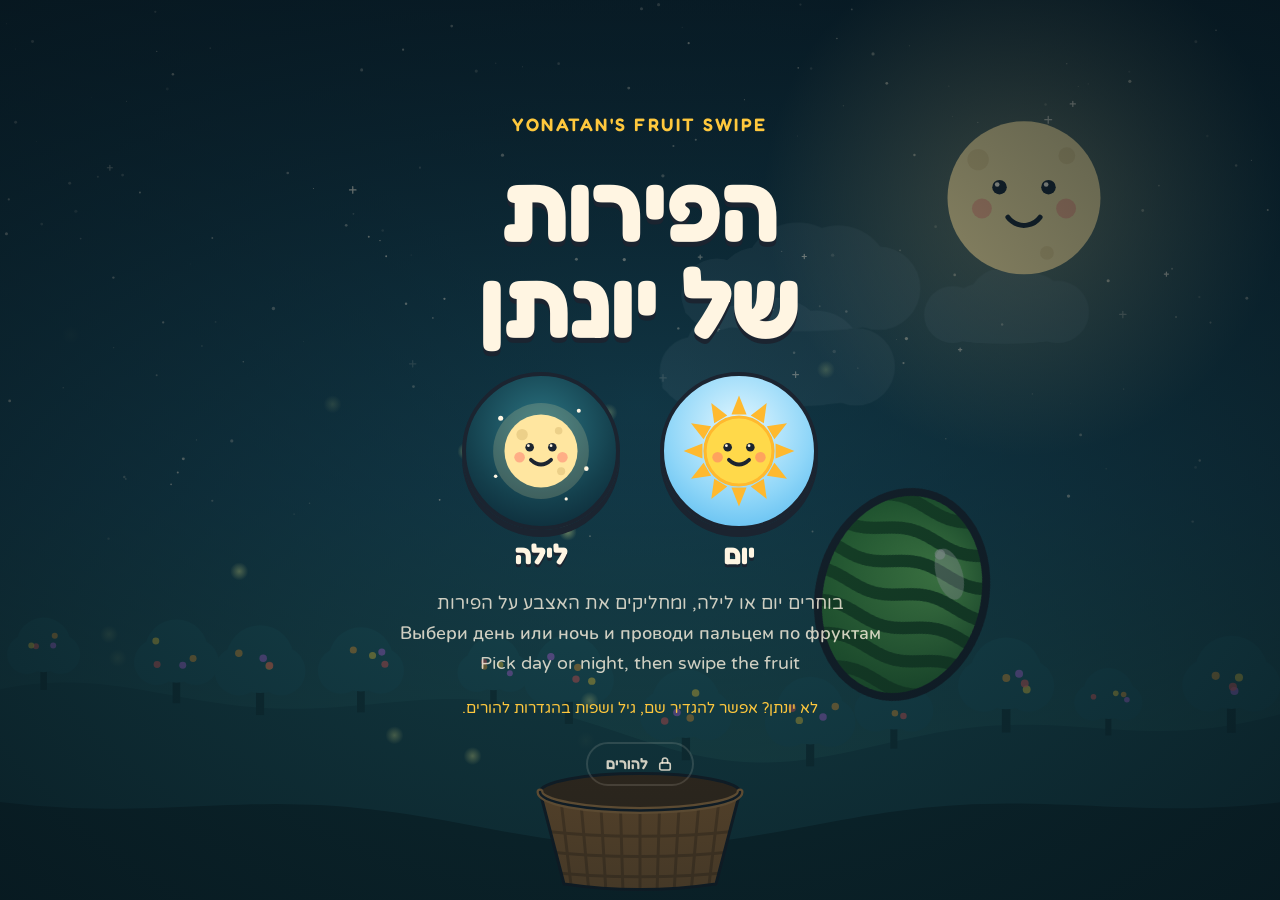
==== commit 44f912e5: "v5: iOS slice sound fix, day/night worlds, counting, freeze and movement - iOS: set navigator.audioS" ====
--- a/play.html
+++ b/play.html
@@ -15,7 +15,7 @@
 <meta name="apple-mobile-web-app-status-bar-style" content="black-translucent">
 <link rel="stylesheet" href="fonts/fonts.css">
 <style>
-/* Layout: one full-bleed canvas (an orchard at dusk, a basket that fills over the round); counter and small controls float over the sky; parent settings sit behind a parent check */
+/* Layout: one full-bleed canvas (a night orchard or a sunny garden, a basket that fills over the round); counter and small controls float over the sky; parent settings sit behind a parent check */
 :root{
   --sky:#0d2a36;
   --ink:#1b2430;
@@ -46,6 +46,7 @@
 .icon-btn:hover{opacity:1}
 .icon-btn:focus-visible{outline:3px solid var(--gold);outline-offset:2px;opacity:1}
 .icon-btn svg{width:24px;height:24px}
+.day .icon-btn{background:rgba(13,42,54,.34);opacity:.85}
 .counter{display:flex;align-items:center;gap:10px;padding:6px 22px 6px 12px;border-radius:999px;background:var(--shade);
   box-shadow:inset 0 0 0 2px var(--glass);font:700 clamp(30px,8vw,52px)/1 var(--font-display);font-variant-numeric:tabular-nums;color:var(--cream)}
 .counter svg{width:clamp(34px,8vw,46px);height:auto;flex:none}
@@ -65,7 +66,7 @@
   100%{opacity:0;transform:translate(-50%,-64%) scale(.96)}
 }
 
-/* The talking moon's speech bubble (positioned under the moon from script) */
+/* The talking character's speech bubble (positioned under it from script) */
 .bubble{position:fixed;left:0;top:0;z-index:5;max-width:min(78vw,26rem);padding:10px 18px 12px;border-radius:22px;
   background:var(--cream);color:var(--ink);border:3px solid var(--ink);box-shadow:0 5px 0 var(--ink),0 12px 30px rgba(0,0,0,.35);
   font:700 clamp(18px,4.8vw,26px)/1.25 var(--font-display);text-wrap:balance;pointer-events:none;
@@ -79,15 +80,24 @@
   padding-inline:16px;padding-block:calc(env(safe-area-inset-top,0px) + 24px) calc(env(safe-area-inset-bottom,0px) + 24px);
   background:radial-gradient(ellipse at 50% 45%,rgba(8,28,36,.3),rgba(6,20,27,.8));transition:opacity .32s ease;
   overflow:auto;touch-action:pan-y}
+.day .screen{background:radial-gradient(ellipse at 50% 45%,rgba(10,52,72,.42),rgba(8,40,58,.8))}
+.day .idea{background:rgba(8,36,52,.55)}
 .screen.leaving{opacity:0}
-.screen-inner{display:grid;justify-items:center;gap:clamp(12px,2.6vh,22px);max-width:36rem}
+.screen-inner{display:grid;justify-items:center;gap:clamp(12px,2.6vh,22px);max-width:36rem;width:100%}
 .eyebrow{margin:0;font:600 clamp(14px,3.6vw,18px)/1.2 var(--font-display);letter-spacing:.14em;text-transform:uppercase;color:var(--gold)}
 .title{margin:0;font:700 clamp(46px,12.5vw,96px)/1 var(--font-display);color:var(--cream);text-shadow:0 5px 0 var(--ink);text-wrap:balance}
-.play{width:clamp(124px,32vw,172px);aspect-ratio:1;max-width:100%;padding:0;border:0;background:none;border-radius:50%;cursor:pointer;
-  filter:drop-shadow(0 8px 0 rgba(0,0,0,.35));animation:breathe 2.4s ease-in-out infinite}
-.play svg{display:block;width:100%;height:100%}
-.play:focus-visible{outline:4px solid var(--gold);outline-offset:6px}
-@keyframes breathe{0%,100%{transform:scale(1) rotate(0)}50%{transform:scale(1.06) rotate(-5deg)}}
+.worlds{display:flex;flex-wrap:wrap;justify-content:center;gap:clamp(18px,6vw,40px)}
+.world{display:grid;justify-items:center;gap:10px;padding:0;border:0;background:none;cursor:pointer;color:var(--cream);
+  font:700 clamp(22px,5.6vw,28px)/1 var(--font-display);text-shadow:0 3px 0 var(--ink)}
+.world-art{width:clamp(108px,30vw,150px);aspect-ratio:1;max-width:100%;border-radius:50%;border:4px solid var(--ink);box-shadow:0 7px 0 var(--ink);
+  display:grid;place-items:center;overflow:hidden;animation:breathe 2.6s ease-in-out infinite}
+.world-night .world-art{background:radial-gradient(circle at 50% 35%,#2b7482 0%,#14404d 60%,#0a2230 100%)}
+.world-day .world-art{background:radial-gradient(circle at 50% 35%,#e3f7ff 0%,#8fd6f8 58%,#4fb6ee 100%);animation-delay:-1.3s}
+.world-art svg{display:block;width:84%;height:84%}
+.world:active .world-art{box-shadow:0 3px 0 var(--ink);translate:0 4px}
+.world:focus-visible{outline:none}
+.world:focus-visible .world-art{outline:4px solid var(--gold);outline-offset:5px}
+@keyframes breathe{0%,100%{transform:scale(1) rotate(0)}50%{transform:scale(1.06) rotate(-4deg)}}
 .hint{margin:0;display:grid;gap:4px;font:400 clamp(15px,3.8vw,18px)/1.45 var(--font-body);color:var(--cream-soft);text-wrap:balance}
 .sleep-msg{margin:0;font:600 clamp(22px,6vw,32px)/1.3 var(--font-display);color:var(--cream);text-wrap:balance}
 .first-run{margin:0;font:500 15px/1.45 var(--font-body);color:var(--gold);text-wrap:balance}
@@ -100,12 +110,21 @@
 .idea{display:grid;gap:8px;width:min(100%,30rem);box-sizing:border-box;padding:14px 18px;border-radius:18px;background:var(--glass);box-shadow:inset 0 0 0 2px var(--glass);text-align:start}
 .idea-label{font:600 13px/1.2 var(--font-display);letter-spacing:.06em;color:var(--gold)}
 .idea-text{font:500 clamp(16px,4vw,19px)/1.45 var(--font-body);color:var(--cream)}
+.move-row{display:flex;align-items:center;justify-content:space-between;gap:14px}
+.move-count{flex:none;min-width:1.6ch;text-align:center;font:700 clamp(52px,15vw,76px)/1 var(--font-display);color:var(--gold);
+  text-shadow:0 4px 0 var(--ink);font-variant-numeric:tabular-nums}
+.move-count.pop{animation:pop .4s ease-out}
 .words{display:flex;flex-wrap:wrap;gap:8px}
-.word{display:inline-flex;flex-wrap:wrap;align-items:center;gap:6px;padding:6px 12px;border-radius:12px;background:rgba(255,245,226,.1);
+.word{display:inline-flex;flex-wrap:wrap;align-items:center;gap:6px;padding:5px 12px 5px 8px;border-radius:14px;background:rgba(255,245,226,.1);
   font:600 15px/1.3 var(--font-display);color:var(--cream)}
+.word img{width:34px;height:34px;flex:none}
+.word .n{min-width:1ch;font:700 22px/1 var(--font-display);color:var(--gold);font-variant-numeric:tabular-nums}
 .word .sep{opacity:.45}
 .found-colors{margin:0;display:flex;flex-wrap:wrap;align-items:center;gap:8px;font:500 15px/1.4 var(--font-body);color:var(--cream-soft)}
 .dot{width:14px;height:14px;border-radius:50%;box-shadow:0 0 0 2px var(--ink);display:inline-block}
+.ask{margin:0;padding:0;list-style:none;display:grid;gap:8px}
+.ask li{font:500 clamp(15px,3.9vw,18px)/1.45 var(--font-body);color:var(--cream)}
+.ask .ans{color:var(--gold);font-family:var(--font-display);font-weight:600}
 
 /* Parent check and parent settings */
 .modal{position:fixed;inset:0;z-index:6;display:grid;place-items:center;overflow:auto;touch-action:pan-y;
@@ -127,6 +146,7 @@
 .name-grid{display:grid;grid-template-columns:repeat(auto-fit,minmax(9rem,1fr));gap:10px}
 .mini{display:grid;gap:6px;font:600 14px/1.3 var(--font-display);color:var(--ink-soft)}
 .check{display:flex;align-items:center;gap:10px;min-height:44px;font:600 16px/1.3 var(--font-display);cursor:pointer}
+.check small{display:block;font:400 14px/1.4 var(--font-body);color:var(--ink-soft)}
 .bed-row{display:flex;flex-wrap:wrap;align-items:center;gap:10px;font:600 15px/1.3 var(--font-display)}
 .error{margin:0;font:600 15px/1.3 var(--font-body);color:#a3261c}
 .row{display:flex;flex-wrap:wrap;gap:10px}
@@ -153,14 +173,14 @@
 
 @media (max-height:600px){
   .title{font-size:clamp(34px,10vh,60px)}
-  .play{width:clamp(92px,22vh,128px)}
+  .world-art{width:clamp(80px,20vh,112px)}
   .hint span + span{display:none}
   .screen-inner{gap:10px}
 }
 @media (prefers-reduced-motion: reduce){
-  .play{animation:none}
+  .world-art{animation:none}
   .cheer.show{animation:cheer-calm 1.6s ease both}
-  .counter.pop{animation:none}
+  .counter.pop,.move-count.pop{animation:none}
   .bubble{animation:none}
   @keyframes cheer-calm{0%{opacity:0}15%{opacity:1}80%{opacity:1}100%{opacity:0}}
 }
@@ -184,7 +204,7 @@
     <span id="count">0</span>
   </div>
   <div class="hud-right">
-    <button class="icon-btn" id="voice" type="button" aria-label="Moon voice" aria-pressed="true">
+    <button class="icon-btn" id="voice" type="button" aria-label="Character voice" aria-pressed="true">
       <svg id="voice-on" viewBox="0 0 24 24" fill="none" stroke="currentColor" stroke-width="2.2" stroke-linecap="round" stroke-linejoin="round" aria-hidden="true"><path d="M4 5h16v10.5h-9.5L6 19.5v-4H4z" fill="currentColor" fill-opacity=".25"/><path d="M8.5 10.3h.01M12 10.3h.01M15.5 10.3h.01" stroke-width="3"/></svg>
       <svg id="voice-off" viewBox="0 0 24 24" fill="none" stroke="currentColor" stroke-width="2.2" stroke-linecap="round" stroke-linejoin="round" aria-hidden="true" hidden><path d="M4 5h16v10.5h-9.5L6 19.5v-4H4z"/><path d="M3 3l18 18"/></svg>
     </button>
@@ -206,26 +226,46 @@
     <p class="eyebrow" id="start-eyebrow">Yonatan's Fruit Swipe</p>
     <h1 class="title" dir="rtl" id="start-title">הפירות של יונתן</h1>
     <p class="sleep-msg" id="sleep-msg" dir="rtl" hidden>הירח ישן עכשיו. נשחק מחר!</p>
-    <button class="play" id="play" type="button" aria-label="Play">
-      <svg viewBox="0 0 120 120" aria-hidden="true">
-        <circle cx="60" cy="60" r="55" fill="#2c7a37" stroke="#1b2430" stroke-width="5"/>
-        <circle cx="60" cy="60" r="46" fill="#eaf7cf"/>
-        <circle cx="60" cy="60" r="41" fill="#ff4b5c"/>
-        <g fill="#1b2430">
-          <ellipse cx="91" cy="60" rx="4.4" ry="2.5"/>
-          <ellipse cx="75.5" cy="86.8" rx="4.4" ry="2.5" transform="rotate(60 75.5 86.8)"/>
-          <ellipse cx="44.5" cy="86.8" rx="4.4" ry="2.5" transform="rotate(120 44.5 86.8)"/>
-          <ellipse cx="29" cy="60" rx="4.4" ry="2.5"/>
-          <ellipse cx="44.5" cy="33.2" rx="4.4" ry="2.5" transform="rotate(60 44.5 33.2)"/>
-          <ellipse cx="75.5" cy="33.2" rx="4.4" ry="2.5" transform="rotate(120 75.5 33.2)"/>
-        </g>
-        <path d="M51 41 L82 60 L51 79 Z" fill="#fff5e2" stroke="#1b2430" stroke-width="5" stroke-linejoin="round"/>
-      </svg>
-    </button>
+    <div class="worlds" id="worlds" role="group" aria-label="בוחרים עולם ומתחילים לשחק">
+      <button class="world world-night" type="button" data-world="night" id="world-night" aria-label="לשחק בלילה, עם הירח">
+        <span class="world-art">
+          <svg viewBox="0 0 100 100" aria-hidden="true">
+            <circle cx="18" cy="24" r="2" fill="#fff5e2"/><circle cx="80" cy="18" r="1.6" fill="#fff5e2"/><circle cx="86" cy="64" r="1.8" fill="#fff5e2"/><circle cx="14" cy="70" r="1.4" fill="#fff5e2"/><circle cx="70" cy="88" r="1.3" fill="#fff5e2"/>
+            <circle cx="50" cy="50" r="38" fill="#ffe6a0" opacity=".18"/>
+            <circle cx="50" cy="50" r="29" fill="#ffe6a0"/>
+            <circle cx="35" cy="37" r="4.5" fill="#d6b46e" opacity=".45"/><circle cx="66" cy="66" r="3.2" fill="#d6b46e" opacity=".45"/><circle cx="64" cy="34" r="3" fill="#d6b46e" opacity=".45"/>
+            <circle cx="41" cy="47" r="3.4" fill="#1b2430"/><circle cx="59" cy="47" r="3.4" fill="#1b2430"/>
+            <circle cx="40" cy="45.8" r="1.1" fill="#fff5e2"/><circle cx="58" cy="45.8" r="1.1" fill="#fff5e2"/>
+            <circle cx="33" cy="55" r="4.2" fill="#ff786e" opacity=".5"/><circle cx="67" cy="55" r="4.2" fill="#ff786e" opacity=".5"/>
+            <path d="M42 57 Q50 64.5 58 57" fill="none" stroke="#1b2430" stroke-width="3" stroke-linecap="round"/>
+          </svg>
+        </span>
+        <span>לילה</span>
+      </button>
+      <button class="world world-day" type="button" data-world="day" id="world-day" aria-label="לשחק ביום, עם השמש">
+        <span class="world-art">
+          <svg viewBox="0 0 100 100" aria-hidden="true">
+            <g fill="#ffb92e">
+              <path d="M50 6 L56 21 L44 21 Z"/><path d="M50 6 L56 21 L44 21 Z" transform="rotate(30 50 50)"/><path d="M50 6 L56 21 L44 21 Z" transform="rotate(60 50 50)"/>
+              <path d="M50 6 L56 21 L44 21 Z" transform="rotate(90 50 50)"/><path d="M50 6 L56 21 L44 21 Z" transform="rotate(120 50 50)"/><path d="M50 6 L56 21 L44 21 Z" transform="rotate(150 50 50)"/>
+              <path d="M50 6 L56 21 L44 21 Z" transform="rotate(180 50 50)"/><path d="M50 6 L56 21 L44 21 Z" transform="rotate(210 50 50)"/><path d="M50 6 L56 21 L44 21 Z" transform="rotate(240 50 50)"/>
+              <path d="M50 6 L56 21 L44 21 Z" transform="rotate(270 50 50)"/><path d="M50 6 L56 21 L44 21 Z" transform="rotate(300 50 50)"/><path d="M50 6 L56 21 L44 21 Z" transform="rotate(330 50 50)"/>
+            </g>
+            <circle cx="50" cy="50" r="27" fill="#ffd94a"/>
+            <circle cx="50" cy="50" r="27" fill="none" stroke="#ffb92e" stroke-width="2.5"/>
+            <circle cx="41" cy="47" r="3.4" fill="#1b2430"/><circle cx="59" cy="47" r="3.4" fill="#1b2430"/>
+            <circle cx="40" cy="45.8" r="1.1" fill="#fff5e2"/><circle cx="58" cy="45.8" r="1.1" fill="#fff5e2"/>
+            <circle cx="33" cy="55" r="4.2" fill="#ff786e" opacity=".55"/><circle cx="67" cy="55" r="4.2" fill="#ff786e" opacity=".55"/>
+            <path d="M42 57 Q50 64.5 58 57" fill="none" stroke="#1b2430" stroke-width="3" stroke-linecap="round"/>
+          </svg>
+        </span>
+        <span>יום</span>
+      </button>
+    </div>
     <p class="hint" id="start-hint">
-      <span dir="rtl" lang="he">מחליקים את האצבע על הפירות וממלאים את הסל</span>
-      <span lang="ru">Проводи пальцем по фруктам и наполни корзинку</span>
-      <span lang="en">Swipe the fruit to fill the basket</span>
+      <span dir="rtl" lang="he">בוחרים יום או לילה, ומחליקים את האצבע על הפירות</span>
+      <span lang="ru">Выбери день или ночь и проводи пальцем по фруктам</span>
+      <span lang="en">Pick day or night, then swipe the fruit</span>
     </p>
     <p class="first-run" id="first-run" dir="rtl" hidden>לא יונתן? אפשר להגדיר שם, גיל ושפות בהגדרות להורים.</p>
     <button class="parent-link" type="button" data-open-parents dir="rtl" lang="he">
@@ -240,14 +280,21 @@
     <p class="eyebrow" id="end-eyebrow">Yonatan's Fruit Swipe</p>
     <h2 class="title">הסל מלא!</h2>
     <p class="end-count" id="end-count">בסבב הזה נחתכו 0 פירות</p>
+    <div class="idea" id="move-box">
+      <span class="idea-label">עכשיו זזים, בלי מסך</span>
+      <div class="move-row">
+        <span class="idea-text" id="move-text">לקפוץ 5 פעמים כמו קנגורו</span>
+        <span class="move-count" id="move-count" aria-live="polite"></span>
+      </div>
+    </div>
     <div class="idea" id="end-words-box" hidden>
-      <span class="idea-label">מילים מהסבב, לתרגל יחד</span>
+      <span class="idea-label">מה חתכנו בסבב, ואיך קוראים לזה</span>
       <div class="words" id="end-words"></div>
       <p class="found-colors" id="end-colors" hidden></p>
     </div>
     <div class="idea">
-      <span class="idea-label">רעיון להמשך, בלי מסך</span>
-      <span class="idea-text" id="idea-text">לשטוף יחד פרי אמיתי ולקרוא לו בשם בעברית, ברוסית ובאנגלית</span>
+      <span class="idea-label">להורים: שאלות לשאול יחד</span>
+      <ul class="ask" id="ask-list"></ul>
     </div>
     <button class="parent-link" type="button" data-open-parents>
       <svg viewBox="0 0 24 24" fill="none" stroke="currentColor" stroke-width="2.2" stroke-linecap="round" stroke-linejoin="round" aria-hidden="true"><rect x="5" y="10.5" width="14" height="9.5" rx="2.5"/><path d="M8.5 10.5V7.5a3.5 3.5 0 0 1 7 0v3"/></svg>
@@ -282,7 +329,7 @@
         <label class="mini" for="name-ru">שם ברוסית, לא חובה<input id="name-ru" type="text" maxlength="20" autocomplete="off" dir="ltr" lang="ru"></label>
         <label class="mini" for="name-en">שם באנגלית, לא חובה<input id="name-en" type="text" maxlength="20" autocomplete="off" dir="ltr" lang="en"></label>
       </div>
-      <p class="small">בשפה בלי שם, הירח פשוט מדבר בלי השם.</p>
+      <p class="small">בשפה בלי שם, הדמות פשוט מדברת בלי השם.</p>
       <div class="chips" role="group" aria-label="בן או בת, לדקדוק נכון בעברית וברוסית">
         <button class="chip" type="button" id="g-m" data-g="m" aria-pressed="true">בן</button>
         <button class="chip" type="button" id="g-f" data-g="f" aria-pressed="false">בת</button>
@@ -294,7 +341,14 @@
         <button class="chip" type="button" id="age-5" data-age="5" aria-pressed="false">5</button>
         <button class="chip" type="button" id="age-6" data-age="6" aria-pressed="false">6</button>
       </div>
-      <p class="small">הגיל קובע את גודל הפירות, את הקצב ואת אורך הסבב המומלץ.</p>
+      <p class="small">הגיל קובע את גודל הפירות, את הקצב, עד כמה סופרים, ואת אורך הסבב המומלץ.</p>
+    </div>
+
+    <div class="section">
+      <span class="field-label">משחקי למידה</span>
+      <label class="check" for="opt-count"><input type="checkbox" id="opt-count" checked><span>ספירה וצבעים<small>״אתה יכול למצוא 3 פירות אדומים?״ והדמות סופרת יחד איתו</small></span></label>
+      <label class="check" for="opt-freeze"><input type="checkbox" id="opt-freeze" checked><span>״עצור!״<small>מדי פעם הפירות קופאים לכמה שניות ומחכים יחד. תרגול של שליטה עצמית</small></span></label>
+      <label class="check" for="opt-move"><input type="checkbox" id="opt-move" checked><span>תנועה בסוף הסבב<small>קופצים, מתמתחים וסופרים יחד, ואז עוברים לפעילות בלי מסך</small></span></label>
     </div>
 
     <div class="section">
@@ -309,7 +363,7 @@
     </div>
 
     <div class="section">
-      <span class="field-label" id="langs-label">הירח מדבר ב:</span>
+      <span class="field-label" id="langs-label">שפות הדיבור</span>
       <div class="chips" role="group" aria-labelledby="langs-label">
         <button class="chip lang-chip" type="button" id="lang-he" data-lang="he" aria-pressed="true">עברית</button>
         <button class="chip lang-chip" type="button" id="lang-ru" data-lang="ru" lang="ru" aria-pressed="true">Русский</button>
@@ -345,7 +399,9 @@
       <summary>איך לשחק נכון</summary>
       <ul>
         <li>לשבת ליד הילד מדי פעם ולקרוא יחד בקול את שמות הפירות והצבעים.</li>
-        <li>אחרי הסבב, לתרגל יחד את המילים שמופיעות במסך הסיום.</li>
+        <li>כשהדמות סופרת, לספור יחד איתו על האצבעות.</li>
+        <li>ב״עצור!״ אפשר לקפוא יחד איתו ולספור בשקט עד 3.</li>
+        <li>אחרי הסבב, לשאול את השאלות שבמסך הסיום ולתרגל את המילים.</li>
         <li>מרחק של יותר מ-30 ס״מ מהמסך, ועדיף מסך גדול.</li>
         <li>לא להשתמש במשחק כפרס או כעונש.</li>
         <li>אם קשה לסיים, לקצר את הסבב ולהציע פעילות להמשך.</li>
@@ -373,30 +429,36 @@
 const bgx = bg.getContext('2d');
 const hud = $('hud'), countEl = $('count'), counterEl = $('counter');
 const cheerEl = $('cheer'), cheerNum = $('cheer-num'), bubbleEl = $('bubble');
-const startEl = $('start'), playBtn = $('play'), startTitle = $('start-title'), startEyebrow = $('start-eyebrow'), startHint = $('start-hint');
+const startEl = $('start'), worldsEl = $('worlds'), startTitle = $('start-title'), startEyebrow = $('start-eyebrow'), startHint = $('start-hint');
 const sleepMsg = $('sleep-msg'), firstRun = $('first-run');
-const endEl = $('end'), endEyebrow = $('end-eyebrow'), endCount = $('end-count'), ideaText = $('idea-text');
-const endWordsBox = $('end-words-box'), endWords = $('end-words'), endColors = $('end-colors');
+const endEl = $('end'), endEyebrow = $('end-eyebrow'), endCount = $('end-count');
+const moveBox = $('move-box'), moveText = $('move-text'), moveCount = $('move-count');
+const endWordsBox = $('end-words-box'), endWords = $('end-words'), endColors = $('end-colors'), askList = $('ask-list');
 const muteBtn = $('mute'), iconOn = $('icon-on'), iconOff = $('icon-off'), fsBtn = $('fs');
 const voiceBtn = $('voice'), voiceOnIcon = $('voice-on'), voiceOffIcon = $('voice-off'), voiceNote = $('voice-note');
 const gateEl = $('gate'), gateForm = $('gate-form'), gateQ = $('gate-q'), gateInput = $('gate-answer'), gateErr = $('gate-error');
 const parentsEl = $('parents'), todayMinEl = $('today-min'), totalLine = $('total-line'), endRoundBtn = $('end-round'), chartEl = $('chart');
 const nameInputs = { he: $('name-he'), ru: $('name-ru'), en: $('name-en') };
+const optInputs = { count: $('opt-count'), freeze: $('opt-freeze'), move: $('opt-move') };
 const bedOn = $('bed-on'), bedTime = $('bed-time'), bedRow = $('bed-row');
 const langChips = Array.from(document.querySelectorAll('.lang-chip'));
 const lenChips = Array.from(document.querySelectorAll('[data-len]'));
 const ageChips = Array.from(document.querySelectorAll('[data-age]'));
 const genderChips = Array.from(document.querySelectorAll('[data-g]'));
 const dailyChips = Array.from(document.querySelectorAll('[data-daily]'));
+const worldBtns = Array.from(document.querySelectorAll('[data-world]'));
+const themeMeta = document.querySelector('meta[name="theme-color"]');
 const reduceMotion = !!(window.matchMedia && matchMedia('(prefers-reduced-motion: reduce)').matches);
+const isIOS = /iPad|iPhone|iPod/.test(navigator.userAgent || '') || (navigator.platform === 'MacIntel' && navigator.maxTouchPoints > 1);
 
 let W = 0, H = 0, DPR = 1, R = 50, G = 500;
 let playing = false, score = 0, lastSliceAt = 0, roundStartAt = 0, hue = 0;
 const fruits = [], halves = [], drops = [], splats = [], flashes = [], floaters = [], confetti = [], rings = [], pending = [];
 const strokes = new Map();
-let fireflies = [], twinkles = [];
+let fireflies = [], twinkles = [], clouds = [], butterflies = [];
 let moon = { x: 0, y: 0, r: 30 };
 let moonAsleep = false, look = null, shoot = null, nextShoot = performance.now() + 15000;
+let charMood = { type: 'idle', until: 0 };
 let spawnTimer = 0.6;
 const TRAIL_MS = 150;
 const VOL = 0.65, VOL_DUCK = 0.28;
@@ -415,12 +477,12 @@
 let saveTimer = 0;
 function saveSoon(){ if (saveTimer) return; saveTimer = setTimeout(() => { saveTimer = 0; store.set('yfs-total', total); }, 1000); }
 
-/* ---------- the child: name per language, boy or girl (for grammar), age (for size and pace) ---------- */
+/* ---------- the child: name per language, boy or girl (for grammar), age (for size, pace, counting and waiting) ---------- */
 const AGE = {
-  3: { size: 1.15, pace: 0.85, cap: 3, round: 5 },
-  4: { size: 1.0, pace: 1.0, cap: 4, round: 10 },
-  5: { size: 0.93, pace: 1.08, cap: 5, round: 10 },
-  6: { size: 0.86, pace: 1.15, cap: 5, round: 15 }
+  3: { size: 1.15, pace: 0.85, cap: 3, round: 5, count: [1, 2], freeze: 2 },
+  4: { size: 1.0, pace: 1.0, cap: 4, round: 10, count: [1, 3], freeze: 3 },
+  5: { size: 0.93, pace: 1.08, cap: 5, round: 10, count: [2, 4], freeze: 3 },
+  6: { size: 0.86, pace: 1.15, cap: 5, round: 15, count: [2, 5], freeze: 4 }
 };
 const DEFAULT_PROFILE = { he: 'יונתן', ru: 'Йонатан', en: 'Yonatan', g: 'm', age: 4 };
 const savedProfile = store.get('yfs-profile', null);
@@ -431,6 +493,9 @@
 const ageCfg = () => AGE[profile.age] || AGE[4];
 const nameIn = lang => String(profile[lang] || '').trim();
 function saveProfile(){ profileSaved = true; store.set('yfs-profile', profile); renderStart(); }
+let opts = Object.assign({ count: true, freeze: true, move: true }, store.get('yfs-opts', {}));
+let world = store.get('yfs-world', 'night') === 'day' ? 'day' : 'night';
+let shownWorld = world;
 
 /* ---------- the round, and the limits a parent can choose ---------- */
 const LENGTHS = [5, 10, 15, 20];
@@ -438,7 +503,8 @@
 if (!LENGTHS.includes(roundMin)) roundMin = 10;
 let roundSec = roundMin * 60;
 let elapsed = 0, ending = false, ended = false, endAt = 0, hintGiven = false, modalOpen = false;
-let roundTypes = new Set(), roundColors = [];
+let roundCounts = {}, roundColors = [];
+let adapt = 1, outcomes = [];
 let limits = Object.assign({ daily: 0, bedOn: false, bed: '19:30' }, store.get('yfs-limits', {}));
 const keyOf = d => d.getFullYear() + '-' + (d.getMonth() + 1) + '-' + d.getDate();
 const dayKey = () => keyOf(new Date());
@@ -504,6 +570,40 @@
   c.bezierCurveTo(1.0, 0.64, 0.45, 0.86, 0, 0.86);
   c.bezierCurveTo(-0.45, 0.86, -1.0, 0.64, -1.14, 0);
   c.closePath();
+}
+function strawberryPath(c){
+  c.beginPath();
+  c.moveTo(0, 1.0);
+  c.bezierCurveTo(-0.55, 0.72, -1.02, 0.1, -0.92, -0.42);
+  c.bezierCurveTo(-0.84, -0.9, -0.3, -0.98, 0, -0.8);
+  c.bezierCurveTo(0.3, -0.98, 0.84, -0.9, 0.92, -0.42);
+  c.bezierCurveTo(1.02, 0.1, 0.55, 0.72, 0, 1.0);
+  c.closePath();
+}
+function bananaPath(c){
+  c.beginPath();
+  c.moveTo(-1.12, -0.55);
+  c.bezierCurveTo(-0.75, 0.62, 0.75, 0.62, 1.12, -0.55);
+  c.bezierCurveTo(1.05, -0.48, 0.98, -0.43, 0.92, -0.38);
+  c.bezierCurveTo(0.55, -0.02, -0.55, -0.02, -0.92, -0.38);
+  c.bezierCurveTo(-0.98, -0.43, -1.05, -0.48, -1.12, -0.55);
+  c.closePath();
+}
+function pearPath(c){
+  c.beginPath();
+  c.moveTo(0, -0.95);
+  c.bezierCurveTo(0.32, -0.95, 0.36, -0.5, 0.48, -0.25);
+  c.bezierCurveTo(0.98, 0.05, 0.98, 0.98, 0, 0.98);
+  c.bezierCurveTo(-0.98, 0.98, -0.98, 0.05, -0.48, -0.25);
+  c.bezierCurveTo(-0.36, -0.5, -0.32, -0.95, 0, -0.95);
+  c.closePath();
+}
+const bez = (a, b, c2, d, t) => { const u = 1 - t; return u * u * u * a + 3 * u * u * t * b + 3 * u * t * t * c2 + t * t * t * d; };
+function bananaMid(t){
+  // a point halfway between the outer and inner curves of the banana, for seeds and the ridge
+  const ox = bez(-1.12, -0.75, 0.75, 1.12, t), oy = bez(-0.55, 0.62, 0.62, -0.55, t);
+  const ix = bez(-0.92, -0.55, 0.55, 0.92, t), iy = bez(-0.38, -0.02, -0.02, -0.38, t);
+  return [(ox + ix) / 2, (oy + iy) / 2];
 }
 function leaf(c, x, y, a, s){
   c.save(); c.translate(x, y); c.rotate(a);
@@ -619,6 +719,54 @@
       }
     },
     faceDetail(c){ speckle(c, 13, 60, 0.95, 0.035, '#1b1b1f', 0.92, 1.08); }
+  },
+  { id: 'strawberry', scale: 0.9, hit: 1.12, path: strawberryPath, skin: ['#ff6f73', '#d3182e'], rim: '#ff8f95', flesh: '#ffd3d6', fleshHi: '#fff6f6', fs: 0.82, juice: '#ff3b52',
+    skinDetail(c){
+      const r = mulberry32(17); c.fillStyle = '#ffe680';
+      for (let row = 0; row < 6; row++) for (let col = 0; col < 6; col++){
+        const x = -0.78 + col * 0.31 + (row % 2) * 0.15 + (r() - 0.5) * 0.05, y = -0.5 + row * 0.27;
+        c.save(); c.translate(x, y); c.rotate(0.3); c.beginPath(); c.ellipse(0, 0, 0.035, 0.065, 0, 0, TAU); c.fill(); c.restore();
+      }
+    },
+    top(c){
+      for (const a of [2.75, 3.45, -0.3, 0.4, 1.57]) leaf(c, 0, -0.8, a, 0.46);
+      stem(c, 0, -0.82, 0.02, -0.98, 0.08, -1.1);
+    },
+    faceDetail(c){
+      c.strokeStyle = 'rgba(255,255,255,.75)'; c.lineWidth = 0.045; c.lineCap = 'round';
+      for (let i = 0; i < 10; i++){ const a = i / 10 * TAU; c.beginPath(); c.moveTo(Math.cos(a) * 0.2, -0.05 + Math.sin(a) * 0.36); c.lineTo(Math.cos(a) * 0.72, -0.05 + Math.sin(a) * 0.82); c.stroke(); }
+      c.fillStyle = '#fff6f6'; c.beginPath(); c.ellipse(0, -0.05, 0.2, 0.38, 0, 0, TAU); c.fill();
+    }
+  },
+  { id: 'banana', scale: 1.05, hit: 1.15, path: bananaPath, skin: ['#fff17a', '#efc21a'], rim: '#f6dc5c', flesh: '#fff4cc', fleshHi: '#fffdf0', fs: 0.86, juice: '#ffe58a',
+    skinDetail(c){
+      c.strokeStyle = 'rgba(170,120,0,.45)'; c.lineWidth = 0.05; c.lineCap = 'round'; c.beginPath();
+      for (let i = 1; i <= 15; i++){ const [x, y] = bananaMid(i / 16); if (i === 1) c.moveTo(x, y + 0.08); else c.lineTo(x, y + 0.08); }
+      c.stroke();
+    },
+    top(c){
+      c.save(); c.translate(1.08, -0.5); c.rotate(-0.95);
+      c.beginPath(); c.rect(-0.06, -0.22, 0.13, 0.26); c.fillStyle = '#7a5530'; c.fill(); c.strokeStyle = INK; c.lineWidth = 0.05; c.stroke();
+      c.restore();
+      c.fillStyle = '#4a3418'; c.beginPath(); c.arc(-1.08, -0.5, 0.07, 0, TAU); c.fill();
+    },
+    faceDetail(c){
+      c.fillStyle = 'rgba(120,80,20,.55)';
+      for (let i = 2; i <= 14; i += 2){ const [x, y] = bananaMid(i / 16); c.beginPath(); c.arc(x, y, 0.035, 0, TAU); c.fill(); }
+    }
+  },
+  { id: 'pear', scale: 1, hit: 1.1, path: pearPath, skin: ['#d9ee7a', '#84b630'], rim: '#cfe48a', flesh: '#fbf6dc', fleshHi: '#ffffff', fs: 0.92, juice: '#e6f3a2',
+    skinDetail(c){
+      speckle(c, 23, 34, 0.9, 0.022, 'rgba(110,140,20,.35)');
+      c.fillStyle = 'rgba(255,170,90,.22)'; c.beginPath(); c.ellipse(0.35, 0.4, 0.34, 0.42, 0.3, 0, TAU); c.fill();
+    },
+    top(c){ stem(c, 0, -0.93, 0.04, -1.1, 0.12, -1.24); leaf(c, 0.08, -1.08, -0.6, 0.5); },
+    faceDetail(c){
+      c.strokeStyle = 'rgba(200,180,120,.6)'; c.lineWidth = 0.03; c.beginPath(); c.moveTo(0, -0.85); c.lineTo(0, 0.05); c.stroke();
+      c.fillStyle = '#f0e6b8'; c.beginPath(); c.ellipse(0, 0.34, 0.26, 0.34, 0, 0, TAU); c.fill();
+      c.fillStyle = '#5b3316';
+      for (const s of [-1, 1]){ c.save(); c.translate(s * 0.09, 0.32); c.rotate(s * 0.3); c.beginPath(); c.ellipse(0, 0, 0.045, 0.09, 0, 0, TAU); c.fill(); c.restore(); }
+    }
   }
 ];
 const STAR = { id: 'star', gold: true, scale: 1.08, hit: 1.15, path: c => starPath(c, 0, 0, 1.06, 0.58, 5), skin: ['#fff08a', '#f5a91f'], rim: '#fff5bf', flesh: '#ffe16b', fleshHi: '#fff8cc', fs: 0.84, juice: '#ffd33d',
@@ -635,16 +783,18 @@
 const ALL = TYPES.concat([STAR]);
 const typeById = id => TYPES.find(t => t.id === id);
 
-/* Colors the moon can ask for, and which fruit count for each. */
+/* Colors the character can ask for, and which fruit count for each (with plural forms for counting). */
 const COLORS = {
-  red: { he: 'אדום', ru: 'красный', en: 'red', hex: '#ff4b4b', types: ['apple'] },
-  orange: { he: 'כתום', ru: 'оранжевый', en: 'orange', hex: '#ff9a1f', types: ['orange', 'peach'] },
-  yellow: { he: 'צהוב', ru: 'жёлтый', en: 'yellow', hex: '#ffe14d', types: ['lemon'] },
-  green: { he: 'ירוק', ru: 'зелёный', en: 'green', hex: '#5fbf5a', types: ['melon'] },
-  purple: { he: 'סגול', ru: 'фиолетовый', en: 'purple', hex: '#a45ae6', types: ['plum'] },
-  pink: { he: 'ורוד', ru: 'розовый', en: 'pink', hex: '#ff6fb6', types: ['dragon'] }
+  red: { he: 'אדום', hePl: 'אדומים', ru: 'красный', ruGen: 'красных', en: 'red', hex: '#ff4b4b', types: ['apple', 'strawberry'] },
+  orange: { he: 'כתום', hePl: 'כתומים', ru: 'оранжевый', ruGen: 'оранжевых', en: 'orange', hex: '#ff9a1f', types: ['orange', 'peach'] },
+  yellow: { he: 'צהוב', hePl: 'צהובים', ru: 'жёлтый', ruGen: 'жёлтых', en: 'yellow', hex: '#ffe14d', types: ['lemon', 'banana'] },
+  green: { he: 'ירוק', hePl: 'ירוקים', ru: 'зелёный', ruGen: 'зелёных', en: 'green', hex: '#5fbf5a', types: ['melon', 'pear'] },
+  purple: { he: 'סגול', hePl: 'סגולים', ru: 'фиолетовый', ruGen: 'фиолетовых', en: 'purple', hex: '#a45ae6', types: ['plum'] },
+  pink: { he: 'ורוד', hePl: 'ורודים', ru: 'розовый', ruGen: 'розовых', en: 'pink', hex: '#ff6fb6', types: ['dragon'] }
 };
-/* Base words for the practice list at the end of a round. */
+const TYPE_COLOR = {};
+for (const k of Object.keys(COLORS)) for (const id of COLORS[k].types) TYPE_COLOR[id] = k;
+/* Words for the end-of-round list and the parents' questions. */
 const WORDS = {
   melon: { he: 'אבטיח', ru: 'Арбуз', en: 'Watermelon' },
   orange: { he: 'תפוז', ru: 'Апельсин', en: 'Orange' },
@@ -653,7 +803,22 @@
   lemon: { he: 'לימון', ru: 'Лимон', en: 'Lemon' },
   plum: { he: 'שזיף', ru: 'Слива', en: 'Plum' },
   peach: { he: 'אפרסק', ru: 'Персик', en: 'Peach' },
-  dragon: { he: 'פיטאיה', ru: 'Питахайя', en: 'Dragon fruit' }
+  dragon: { he: 'פיטאיה', ru: 'Питахайя', en: 'Dragon fruit' },
+  strawberry: { he: 'תות', ru: 'Клубника', en: 'Strawberry' },
+  banana: { he: 'בננה', ru: 'Банан', en: 'Banana' },
+  pear: { he: 'אגס', ru: 'Груша', en: 'Pear' }
+};
+const HE_PLURAL = { melon: 'אבטיחים', orange: 'תפוזים', apple: 'תפוחים', kiwi: 'קיווים', lemon: 'לימונים', plum: 'שזיפים', peach: 'אפרסקים', dragon: 'פיטאיות', strawberry: 'תותים', banana: 'בננות', pear: 'אגסים' };
+/* Counting aloud (abstract counting in Hebrew uses the feminine forms), and numbers that go with "fruit". */
+const COUNT_WORDS = {
+  he: ['', 'אחת', 'שתיים', 'שלוש', 'ארבע', 'חמש'],
+  ru: ['', 'Один', 'Два', 'Три', 'Четыре', 'Пять'],
+  en: ['', 'One', 'Two', 'Three', 'Four', 'Five']
+};
+const NUM_FRUIT = {
+  he: ['', 'אחד', 'שני', 'שלושה', 'ארבעה', 'חמישה'],
+  ru: ['', 'один', 'два', 'три', 'четыре', 'пять'],
+  en: ['', 'one', 'two', 'three', 'four', 'five']
 };
 
 function drawWhole(c, t){
@@ -701,50 +866,105 @@
   }
 }
 function drawSprite(img, t, r){ const s = t.size * (r / t.unit); ctx.drawImage(img, -s / 2, -s / 2, s, s); }
-
-/* ---------- the orchard backdrop ---------- */
+const iconCache = {};
+function iconFor(id){
+  if (iconCache[id] !== undefined) return iconCache[id];
+  const t = typeById(id);
+  const S = 72, cv = document.createElement('canvas'); cv.width = cv.height = S;
+  const c = cv.getContext('2d'); c.translate(S / 2, S / 2 + 2); c.scale(S / 2.9, S / 2.9); drawWhole(c, t);
+  try { iconCache[id] = cv.toDataURL('image/png'); } catch (e) { iconCache[id] = ''; }
+  return iconCache[id];
+}
+
+/* ---------- the two worlds: a night orchard with the moon, a sunny garden with the sun ---------- */
+const WORLDS = {
+  night: { sky: ['#0a2230', '#17485a', '#2b6f6a'], hill1: '#1b5058', hill2: '#10343a', trunk: '#143f45', crown: '#20606a', halo: 'rgba(255,230,160,.32)',
+    cloud: '#9fbfcc', cloudAlpha: 0.12, theme: '#0d2a36' },
+  day: { sky: ['#47aee8', '#8fd3f6', '#dff6ff'], hill1: '#86cf6a', hill2: '#5fb257', trunk: '#8a5a34', crown: '#4ea54a', halo: 'rgba(255,236,150,.55)',
+    cloud: '#ffffff', cloudAlpha: 0.92, theme: '#47aee8' }
+};
 function hillY(x, base, amp, ph, fr){ const u = x / W; return base - amp * (Math.sin(u * Math.PI * fr + ph) * 0.65 + Math.sin(u * Math.PI * fr * 2.7 + ph * 1.9) * 0.35); }
 function hillFill(c, base, amp, ph, fr, color){
   c.fillStyle = color; c.beginPath(); c.moveTo(0, H);
   for (let x = 0; x <= W + 12; x += 12) c.lineTo(x, hillY(x, base, amp, ph, fr));
   c.lineTo(W, H); c.closePath(); c.fill();
 }
+/* ---------- the orchard backdrop ---------- */
 function paintBackground(){
+  const cfg = WORLDS[shownWorld];
   const c = bgx;
   c.setTransform(DPR, 0, 0, DPR, 0, 0);
   const g = c.createLinearGradient(0, 0, 0, H);
-  g.addColorStop(0, '#0a2230'); g.addColorStop(0.55, '#17485a'); g.addColorStop(1, '#2b6f6a');
+  g.addColorStop(0, cfg.sky[0]); g.addColorStop(0.55, cfg.sky[1]); g.addColorStop(1, cfg.sky[2]);
   c.fillStyle = g; c.fillRect(0, 0, W, H);
   const r = mulberry32(11);
-  c.fillStyle = '#fff5e2';
-  const nStars = Math.round(W * H / 7000);
-  for (let i = 0; i < nStars; i++){ c.globalAlpha = 0.15 + r() * 0.55; c.beginPath(); c.arc(r() * W, r() * H * 0.6, 0.4 + r() * 1.3, 0, TAU); c.fill(); }
-  c.globalAlpha = 1;
+  if (shownWorld === 'night'){
+    c.fillStyle = '#fff5e2';
+    const nStars = Math.round(W * H / 7000);
+    for (let i = 0; i < nStars; i++){ c.globalAlpha = 0.15 + r() * 0.55; c.beginPath(); c.arc(r() * W, r() * H * 0.6, 0.4 + r() * 1.3, 0, TAU); c.fill(); }
+    c.globalAlpha = 1;
+  }
   const mr = Math.max(30, Math.min(W, H) * 0.085), mx = W * 0.8, my = Math.max(mr * 2.3 + 20, H * 0.2);
   moon = { x: mx, y: my, r: mr };
-  const halo = c.createRadialGradient(mx, my, mr * 0.6, mx, my, mr * 3.4);
-  halo.addColorStop(0, 'rgba(255,230,160,.32)'); halo.addColorStop(1, 'rgba(255,230,160,0)');
-  c.fillStyle = halo; c.fillRect(mx - mr * 3.4, my - mr * 3.4, mr * 6.8, mr * 6.8);
-  c.fillStyle = '#ffe6a0'; c.beginPath(); c.arc(mx, my, mr, 0, TAU); c.fill();
-  c.fillStyle = 'rgba(214,180,110,.35)';
-  for (const [dx, dy, s] of [[-0.6, -0.5, 0.14], [0.56, -0.55, 0.11], [0.3, 0.72, 0.09]]){ c.beginPath(); c.arc(mx + dx * mr, my + dy * mr, s * mr, 0, TAU); c.fill(); }
+  const haloR = mr * (shownWorld === 'day' ? 3.8 : 3.4);
+  const halo = c.createRadialGradient(mx, my, mr * 0.6, mx, my, haloR);
+  halo.addColorStop(0, cfg.halo); halo.addColorStop(1, 'rgba(255,230,160,0)');
+  c.fillStyle = halo; c.fillRect(mx - haloR, my - haloR, haloR * 2, haloR * 2);
 
   const b1 = H * 0.8, a1 = H * 0.05;
-  hillFill(c, b1, a1, 0.6, 2, '#1b5058');
+  hillFill(c, b1, a1, 0.6, 2, cfg.hill1);
   const nTrees = Math.max(4, Math.round(W / 105));
   const fruitDots = ['#ff6d6d', '#ffb444', '#ffe44d', '#c77dff'];
   for (let i = 0; i < nTrees; i++){
     const x = (i + 0.5) / nTrees * W + (r() - 0.5) * 36;
     const y = hillY(x, b1, a1, 0.6, 2) + 4;
     const tr = Math.max(14, Math.min(W, H) * 0.034) * (0.8 + r() * 0.45);
-    c.fillStyle = '#143f45'; c.fillRect(x - tr * 0.12, y - tr * 1.2, tr * 0.24, tr * 1.3);
-    c.fillStyle = '#20606a';
+    c.fillStyle = cfg.trunk; c.fillRect(x - tr * 0.12, y - tr * 1.2, tr * 0.24, tr * 1.3);
+    c.fillStyle = cfg.crown;
     for (const [dx, dy, s] of [[0, -1.55, 1], [-0.62, -1.2, 0.72], [0.62, -1.2, 0.72]]){ c.beginPath(); c.arc(x + dx * tr, y + dy * tr, s * tr, 0, TAU); c.fill(); }
-    c.globalAlpha = 0.7;
+    c.globalAlpha = shownWorld === 'day' ? 0.95 : 0.7;
     for (let k = 0; k < 4; k++){ c.fillStyle = fruitDots[(i + k) % fruitDots.length]; c.beginPath(); c.arc(x + (r() - 0.5) * tr * 1.5, y - tr * (1.0 + r() * 0.9), tr * 0.11, 0, TAU); c.fill(); }
     c.globalAlpha = 1;
   }
-  hillFill(c, H * 0.9, H * 0.04, 2.2, 1.6, '#10343a');
+  hillFill(c, H * 0.9, H * 0.04, 2.2, 1.6, cfg.hill2);
+  if (shownWorld === 'day'){
+    // flowers along the front hill
+    const fr = mulberry32(31), cols = ['#ff7eb6', '#fff5e2', '#ffd23f', '#c48bff'];
+    for (let i = 0; i < Math.round(W / 26); i++){
+      const x = fr() * W, y = hillY(x, H * 0.9, H * 0.04, 2.2, 1.6) + 6 + fr() * (H * 0.08);
+      const s = 3 + fr() * 2.5; c.fillStyle = cols[i % cols.length];
+      for (let p = 0; p < 5; p++){ const a = p / 5 * TAU; c.beginPath(); c.arc(x + Math.cos(a) * s, y + Math.sin(a) * s, s * 0.7, 0, TAU); c.fill(); }
+      c.fillStyle = '#ffb000'; c.beginPath(); c.arc(x, y, s * 0.6, 0, TAU); c.fill();
+    }
+  }
+}
+function cloudSprite(w, h, seed, color){
+  const cv = document.createElement('canvas'); cv.width = Math.ceil(w * DPR); cv.height = Math.ceil(h * DPR);
+  const c = cv.getContext('2d'); c.scale(DPR, DPR); c.fillStyle = color;
+  const r = mulberry32(seed), n = 5;
+  for (let i = 0; i < n; i++){
+    const cx = w * (0.2 + 0.6 * i / (n - 1)), rr = h * (0.26 + r() * 0.14) * (i === 2 ? 1.3 : i === 1 || i === 3 ? 1.1 : 1);
+    c.beginPath(); c.arc(cx, h * 0.92 - rr, rr, 0, TAU); c.fill();
+  }
+  c.beginPath(); c.ellipse(w / 2, h * 0.76, w * 0.42, h * 0.17, 0, 0, TAU); c.fill();
+  return cv;
+}
+function makeSky(){
+  const cfg = WORLDS[shownWorld], r = mulberry32(41);
+  clouds = Array.from({ length: shownWorld === 'day' ? 5 : 3 }, (_, i) => {
+    const w = Math.min(W * 0.42, 240) * (0.7 + r() * 0.5), h = w * 0.46;
+    return { x: r() * W, y: H * (0.05 + r() * 0.3), w, h, v: 5 + r() * 9, img: cloudSprite(w, h, 100 + i, cfg.cloud) };
+  });
+  const cols = ['#ff7eb6', '#ffd23f', '#7cc7ff', '#c48bff', '#ff9f43'];
+  butterflies = shownWorld === 'day' ? Array.from({ length: 5 }, (_, i) => ({ x: r() * W, y: H * (0.3 + r() * 0.4), a: r() * TAU, sp: 20 + r() * 14, ph: r() * TAU, s: 7 + r() * 4, col: cols[i % cols.length] })) : [];
+}
+function applyWorld(w){
+  if (w !== 'day') w = 'night';
+  const changed = w !== shownWorld;
+  shownWorld = w;
+  document.body.classList.toggle('day', w === 'day');
+  if (themeMeta) themeMeta.setAttribute('content', WORLDS[w].theme);
+  if (changed && W){ paintBackground(); makeSky(); }
 }
 
 /* ---------- the basket: fills a little at a time over the round ---------- */
@@ -828,11 +1048,18 @@
   fireflies = Array.from({ length: 16 }, () => ({ x: r() * W, y: H * (0.35 + r() * 0.55), ph: r() * TAU, sp: 0.5 + r() }));
   const q = mulberry32(33);
   twinkles = Array.from({ length: 14 }, () => ({ x: q() * W, y: q() * H * 0.5, ph: q() * TAU, sp: 0.6 + q() * 1.2, s: 1.5 + q() * 2 }));
-}
-
-/* ---------- sound (made on the fly, no files; kept soft) ---------- */
-let AC = null, master = null, noiseBuf = null;
+  makeSky();
+}
+
+/* ---------- sound (made on the fly, no files; kept soft) ----------
+   iOS plays Web Audio only when the phone is not on silent, unless the page asks for the "playback" audio session.
+   On iOS versions without that setting, a silent looping <audio> does the same job. Audio also has to be
+   (re)started from a real tap (touchend/click), not from touchstart or a touch pointerdown. */
+let AC = null, master = null, noiseBuf = null, silentEl = null, lastUnlock = 0;
+const SILENT_WAV = '[data-uri]';
 function initAudio(){
+  lastUnlock = performance.now();
+  try { if (navigator.audioSession && navigator.audioSession.type !== 'playback') navigator.audioSession.type = 'playback'; } catch (e) {}
   try {
     if (!AC){
       const Ctx = window.AudioContext || window.webkitAudioContext; if (!Ctx) return;
@@ -844,10 +1071,19 @@
       noiseBuf = AC.createBuffer(1, len, AC.sampleRate);
       const d = noiseBuf.getChannelData(0); for (let i = 0; i < len; i++) d[i] = Math.random() * 2 - 1;
     }
-    if (AC.state === 'suspended') AC.resume();
+    if (AC.state !== 'running'){ const p = AC.resume(); if (p && p.catch) p.catch(() => {}); }
   } catch (e) { AC = null; }
-}
-const audioOn = () => !!(AC && master && !muted);
+  if (isIOS && !('audioSession' in navigator)){
+    try {
+      if (!silentEl){ silentEl = document.createElement('audio'); silentEl.src = SILENT_WAV; silentEl.loop = true; silentEl.setAttribute('playsinline', ''); silentEl.setAttribute('x-webkit-airplay', 'deny'); }
+      if (silentEl.paused){ const p = silentEl.play(); if (p && p.catch) p.catch(() => {}); }
+    } catch (e) {}
+  }
+}
+['touchend', 'pointerup', 'click', 'keydown'].forEach(type => document.addEventListener(type, () => {
+  if (!AC || AC.state !== 'running' || (silentEl && silentEl.paused)) initAudio();
+}, { capture: true, passive: true }));
+const audioOn = () => !!(AC && master && !muted && (AC.state === 'running' || performance.now() - lastUnlock < 1000));
 function envelope(g, t0, peak, dur, attack = 0.008){
   g.gain.setValueAtTime(0.0001, t0);
   g.gain.exponentialRampToValueAtTime(peak, t0 + attack);
@@ -875,10 +1111,11 @@
 }
 const SCALE = [523.25, 587.33, 659.25, 783.99, 880.0, 1046.5, 1174.66, 1318.51, 1567.98, 1760.0]; // C major pentatonic, climbing
 let noteIdx = 0, lastNote = 0;
-function sfxSlice(){
+function sfxSlice(t){
+  const big = t ? t.scale : 1;
   noise(0.08, 'highpass', 2500, 7000, 0.8, 0.18);
   noise(0.2, 'lowpass', 1800, 260, 1.2, 0.34, 0.015);
-  tone(rand(170, 220), 0.12, 'sine', 0.28, 0, 70);
+  tone(rand(170, 220) / big, 0.12, 'sine', 0.28, 0, 70 / big);
   const now = performance.now();
   if (now - lastNote > 1400) noteIdx = 0;
   lastNote = now;
@@ -896,11 +1133,14 @@
 function sfxGold(){ for (let i = 0; i < 6; i++) tone(1318.51 * Math.pow(2, (i * 2) / 12), 0.22, 'sine', 0.1, 0.05 + i * 0.05); }
 function sfxAsk(){ tone(880, 0.25, 'sine', 0.1); tone(1318.51, 0.3, 'sine', 0.08, 0.12); }
 function sfxFound(){ [0, 4, 7, 12, 7, 12].forEach((s, i) => tone(659.25 * Math.pow(2, s / 12), 0.28, 'triangle', 0.14, i * 0.08)); }
+function sfxCount(i){ tone(523.25 * Math.pow(2, [0, 0, 2, 4, 7, 9][Math.max(0, Math.min(5, i))] / 12), 0.36, 'triangle', 0.17); tone(1046.5 * Math.pow(2, [0, 0, 2, 4, 7, 9][Math.max(0, Math.min(5, i))] / 12), 0.2, 'sine', 0.04); }
+function sfxFreeze(){ [12, 7, 3].forEach((s, i) => tone(1046.5 * Math.pow(2, -s / 12), 0.55, 'sine', 0.09, i * 0.13)); noise(0.6, 'highpass', 6000, 9000, 0.7, 0.04); }
+function sfxGo(){ [0, 4, 7, 12].forEach((s, i) => tone(523.25 * Math.pow(2, s / 12), 0.22, 'triangle', 0.13, i * 0.06)); }
 function sfxStart(){ [0, 7, 12].forEach((s, i) => tone(392 * Math.pow(2, s / 12), 0.3, 'triangle', 0.18, i * 0.1)); }
 function sfxEnd(){ [12, 7, 4, 0].forEach((s, i) => tone(523.25 * Math.pow(2, s / 12), 0.7, 'triangle', 0.14, i * 0.24)); }
 function buzz(ms){ try { if (navigator.vibrate) navigator.vibrate(ms); } catch (e) {} }
 
-/* ---------- the talking moon: praise for effort, fruit and color names, in Hebrew, Russian and English ---------- */
+/* ---------- what the character says: praise for effort, fruit and color names, counting, in Hebrew, Russian and English ---------- */
 const LANGS = ['he', 'ru', 'en'];
 const LANG_IN_HE = { he: 'בעברית', ru: 'ברוסית', en: 'באנגלית' };
 const LANG_TAGS = { he: 'he-IL', ru: 'ru-RU', en: 'en-US' };
@@ -944,13 +1184,51 @@
     ru: ['{name}, найди {color} фрукт!'],
     en: ['{name}, can you find something {color}?']
   },
+  findN: {
+    he: { m: ['{name}, אתה יכול למצוא {num} פירות {colorPl}?'], f: ['{name}, את יכולה למצוא {num} פירות {colorPl}?'] },
+    ru: ['{name}, найди {num} {colorPl} {fw}!'],
+    en: ['{name}, can you find {num} {colorPl} fruits?']
+  },
   found: { he: ['כן! {fruit}'], ru: ['Да! {fruit}'], en: ['Yes! {fruit}'] },
+  foundN: {
+    he: ['{num} פירות {colorPl}! ספרת יפה, {name}!'],
+    ru: ['{num} {colorPl} {fw}! Ты отлично считаешь, {name}!'],
+    en: ['{num} {colorPl} fruits! Great counting, {name}!']
+  },
+  freeze: {
+    he: { m: ['{name}, עצור! מחכים רגע...'], f: ['{name}, עצרי! מחכים רגע...'] },
+    ru: ['Стоп, {name}! Замри и подожди...'],
+    en: ["Freeze, {name}! Let's wait..."]
+  },
+  waited: {
+    he: ['חיכית בסבלנות! קדימה, ממשיכים!'],
+    ru: { m: ['Ты терпеливо ждал! Вперёд!'], f: ['Ты терпеливо ждала! Вперёд!'] },
+    en: ['You waited so well! Go!']
+  },
+  go: { he: ['קדימה, ממשיכים!'], ru: ['Вперёд!'], en: ['Go!'] },
+  shh: { he: ['ששש... עוד רגע'], ru: ['Тсс... ещё чуть-чуть'], en: ['Shh... almost'] },
   end: {
+    he: { m: ['הסל מלא! עבדת יפה, {name}. עכשיו בוא נזוז!'], f: ['הסל מלא! עבדת יפה, {name}. עכשיו בואי נזוז!'] },
+    ru: { m: ['Корзинка полная! Ты хорошо поработал, {name}. А теперь подвигаемся!'], f: ['Корзинка полная! Ты хорошо поработала, {name}. А теперь подвигаемся!'] },
+    en: ["The basket is full! You worked hard, {name}. Now let's move!"]
+  },
+  endPlain: {
     he: { m: ['הסל מלא! איזו עבודה יפה, {name}. בוא נלך לאכול פרי אמיתי!'], f: ['הסל מלא! איזו עבודה יפה, {name}. בואי נלך לאכול פרי אמיתי!'] },
     ru: { m: ['Корзинка полная! Ты хорошо поработал, {name}. Пойдём съедим настоящий фрукт!'], f: ['Корзинка полная! Ты хорошо поработала, {name}. Пойдём съедим настоящий фрукт!'] },
     en: ["The basket is full! You worked hard, {name}. Let's go eat a real fruit!"]
+  },
+  moveDone: {
+    he: { m: ['זזת יפה! ועכשיו, בוא נלך לאכול פרי אמיתי!'], f: ['זזת יפה! ועכשיו, בואי נלך לאכול פרי אמיתי!'] },
+    ru: ['Отлично подвигались! А теперь пойдём съедим настоящий фрукт!'],
+    en: ["Great moving! Now let's go eat a real fruit!"]
   }
 };
+const MOVES = [
+  { card: 'לקפוץ 5 פעמים כמו קנגורו', line: { he: { m: ['בוא נקפוץ חמש פעמים כמו קנגורו!'], f: ['בואי נקפוץ חמש פעמים כמו קנגורו!'] }, ru: ['Прыгаем пять раз, как кенгуру!'], en: ["Let's jump five times like a kangaroo!"] } },
+  { card: 'להתמתח גבוה כמו עץ ולספור עד 5', line: { he: { m: ['בוא נתמתח גבוה כמו עץ, ונספור עד חמש!'], f: ['בואי נתמתח גבוה כמו עץ, ונספור עד חמש!'] }, ru: ['Тянемся высоко, как дерево, и считаем до пяти!'], en: ["Let's stretch up tall like a tree and count to five!"] } },
+  { card: 'לנפנף בידיים כמו ציפור, 5 פעמים', line: { he: { m: ['בוא ננפנף בידיים כמו ציפור, חמש פעמים!'], f: ['בואי ננפנף בידיים כמו ציפור, חמש פעמים!'] }, ru: ['Машем крыльями, как птичка, пять раз!'], en: ["Let's flap our wings like a bird, five times!"] } },
+  { card: 'לרקוע ברגליים כמו פיל, 5 פעמים', line: { he: { m: ['בוא נרקע ברגליים כמו פיל, חמש פעמים!'], f: ['בואי נרקע ברגליים כמו פיל, חמש פעמים!'] }, ru: ['Топаем, как слон, пять раз!'], en: ["Let's stomp like an elephant, five times!"] } }
+];
 const NAMES = {
   melon: { he: ['אבטיח!'], ru: ['Арбуз!'], en: ['Watermelon!'] },
   orange: { he: ['תפוז!'], ru: ['Апельсин!'], en: ['Orange!'] },
@@ -959,7 +1237,10 @@
   lemon: { he: ['לימון צהוב!'], ru: ['Жёлтый лимон!'], en: ['A yellow lemon!'] },
   plum: { he: ['שזיף סגול!'], ru: ['Фиолетовая слива!'], en: ['A purple plum!'] },
   peach: { he: ['אפרסק!'], ru: ['Персик!'], en: ['Peach!'] },
-  dragon: { he: ['פיטאיה!'], ru: ['Питахайя!'], en: ['Dragon fruit!'] }
+  dragon: { he: ['פיטאיה!'], ru: ['Питахайя!'], en: ['Dragon fruit!'] },
+  strawberry: { he: ['תות אדום!'], ru: ['Клубника!'], en: ['A strawberry!'] },
+  banana: { he: ['בננה צהובה!'], ru: ['Банан!'], en: ['A banana!'] },
+  pear: { he: ['אגס ירוק!'], ru: ['Зелёная груша!'], en: ['A green pear!'] }
 };
 function lineFor(bank, lang){
   const entry = bank[lang];
@@ -1003,14 +1284,14 @@
   langChips.forEach(ch => ch.setAttribute('aria-pressed', String(!!langsOn[ch.dataset.lang])));
   let note = '';
   const on = LANGS.filter(l => langsOn[l]);
-  if (!synth) note = 'הדפדפן הזה לא יכול לדבר, אז הירח יציג את המילים כטקסט.';
+  if (!synth) note = 'הדפדפן הזה לא יכול לדבר, אז הדמות תציג את המילים כטקסט.';
   else if (voicesKnown() && on.length){
     const missing = on.filter(l => !voiceFor(l));
     if (missing.length){
       const names = missing.map(l => LANG_IN_HE[l]).join(' או ');
       note = missing.length === on.length
-        ? `אין במכשיר קול ${names}, אז הירח יציג את המילים כטקסט. אפשר להוסיף קולות בהגדרות ההקראה של המכשיר.`
-        : `אין במכשיר קול ${names}, אז הירח ידלג על ${missing.length > 1 ? 'השפות האלה' : 'השפה הזו'}. אפשר להוסיף קולות בהגדרות ההקראה של המכשיר.`;
+        ? `אין במכשיר קול ${names}, אז הדמות תציג את המילים כטקסט. אפשר להוסיף קולות בהגדרות ההקראה של המכשיר.`
+        : `אין במכשיר קול ${names}, אז הדמות תדלג על ${missing.length > 1 ? 'השפות האלה' : 'השפה הזו'}. אפשר להוסיף קולות בהגדרות ההקראה של המכשיר.`;
     }
   }
   voiceNote.textContent = note; voiceNote.hidden = !note;
@@ -1035,7 +1316,12 @@
       const v = voiceFor(lang); if (v) u.voice = v;
       u.rate = 0.9; u.pitch = 1.12; u.volume = 1;
       u.onstart = () => { if (id !== speakId) return; speechActive = true; talkUntil = performance.now() + 8000; duck(true); };
-      const done = () => { if (id !== speakId) return; speechActive = false; duck(false); talkUntil = performance.now() + 700; };
+      const done = () => {
+        if (id !== speakId) return;
+        speechActive = false; duck(false); talkUntil = performance.now() + 700;
+        // speech can interrupt Web Audio on iOS; ask it back
+        if (AC && AC.state !== 'running'){ try { const p = AC.resume(); if (p && p.catch) p.catch(() => {}); } catch (e) {} }
+      };
       u.onend = done; u.onerror = done;
       synth.speak(u);
       if (synth.paused) synth.resume();
@@ -1061,11 +1347,12 @@
   bubbleEl.style.animation = 'none'; void bubbleEl.offsetWidth; bubbleEl.style.animation = '';
   placeBubble();
 }
-/* Picks the next language in turn (or a given one), shows the line, and speaks it when this device has a voice for it. Returns the language used, or null. */
+/* Picks the next language in turn (or a given one), shows the line, and speaks it when this device has a voice for it.
+   Lines with priority 9 and up always go out (counting, the freeze game, the end of the round). Returns the language used, or null. */
 function sayFrom(bank, vars, pri, forceLang){
   if (!voiceOn) return null;
   const now = performance.now();
-  if (now < talkUntil && pri <= talkPri) return null;
+  if (pri < 9 && now < talkUntil && pri <= talkPri) return null;
   const on = LANGS.filter(l => langsOn[l]);
   if (!on.length) return null;
   const voiced = synth ? on.filter(canVoice) : [];
@@ -1077,7 +1364,8 @@
   if (!text) return null;
   talkPri = pri;
   talkUntil = now + 2600;
-  showBubble(text, lang);
+  // on the end screen the words are already in the cards, so the bubble would only cover them
+  if (ended) bubbleEl.hidden = true; else showBubble(text, lang);
   if (voiced.includes(lang) && !muted){ textTalkUntil = 0; speak(text, lang); }
   else { stopSpeech(); textTalkUntil = talkUntil; }
   return lang;
@@ -1096,30 +1384,50 @@
   muteBtn.setAttribute('aria-pressed', String(m));
   iconOn.hidden = m; iconOff.hidden = !m;
 }
-
-/* ---------- "Can you find something red?": no countdown, no failure, a gentle hint glow ---------- */
+function mood(type, ms){ charMood = { type, until: performance.now() + ms }; }
+
+/* ---------- "Can you find 3 red fruits?": counting out loud together. No countdown, no failure, a gentle hint glow ---------- */
 let challenge = null, nextChallengeAt = 0, lastColorKey = '';
 function maybeStartChallenge(now){
-  if (challenge || now < nextChallengeAt || score < 5 || now < talkUntil) return;
-  const keys = Object.keys(COLORS).filter(k => k !== lastColorKey);
-  const key = pick(keys);
+  if (!opts.count || challenge || freeze || now < nextChallengeAt || score < 5 || now < talkUntil) return;
+  const key = pick(Object.keys(COLORS).filter(k => k !== lastColorKey));
   lastColorKey = key;
   const c = COLORS[key];
-  const lang = say('find', { color: { he: c.he, ru: c.ru, en: c.en } }, 4);
+  const [lo, hi] = ageCfg().count;
+  const n = lo + Math.floor(Math.random() * (hi - lo + 1));
+  let lang;
+  if (n === 1) lang = say('find', { color: { he: c.he, ru: c.ru, en: c.en } }, 4);
+  else lang = say('findN', { num: { he: NUM_FRUIT.he[n], ru: NUM_FRUIT.ru[n], en: NUM_FRUIT.en[n] }, colorPl: { he: c.hePl, ru: c.ruGen, en: c.en }, fw: { ru: n < 5 ? 'фрукта' : 'фруктов' } }, 4);
   sfxAsk();
-  challenge = { key, lang, at: now, until: now + 16000 };
+  mood('wow', 700);
+  challenge = { key, n, got: 0, lang, at: now, until: now + 20000 + n * 6000 };
 }
 function resolveChallenge(f, now){
   if (!challenge || !COLORS[challenge.key].types.includes(f.t.id)) return false;
-  const c = COLORS[challenge.key];
-  const n = NAMES[f.t.id];
-  say('found', { fruit: { he: n.he[0], ru: n.ru[0], en: n.en[0] } }, 5, challenge.lang);
-  sfxFound(); buzz(20);
-  rings.push({ x: f.x, y: f.y, age: 0, life: 0.8, max: f.r * 3.6, color: c.hex });
-  rings.push({ x: f.x, y: f.y, age: -0.15, life: 0.8, max: f.r * 2.6, color: '#fff5e2' });
-  if (!roundColors.includes(challenge.key)) roundColors.push(challenge.key);
-  challenge = null;
-  nextChallengeAt = now + rand(40000, 60000);
+  const c = COLORS[challenge.key], n = challenge.n;
+  challenge.got++;
+  const got = challenge.got, lang = challenge.lang || 'he';
+  rings.push({ x: f.x, y: f.y, age: 0, life: 0.8, max: f.r * 3.4, color: c.hex });
+  buzz(18);
+  if (n === 1){
+    const nm = NAMES[f.t.id];
+    say('found', { fruit: { he: nm.he[0], ru: nm.ru[0], en: nm.en[0] } }, 9, challenge.lang);
+  } else {
+    floaters.push({ x: f.x, y: f.y - f.r * 0.6, text: String(got), big: true, color: c.hex, age: 0 });
+    sayFrom({ [lang]: [COUNT_WORDS[lang][got] + '!'] }, null, 9, lang);
+    sfxCount(got);
+    if (got >= n){
+      const cl = challenge.lang;
+      setTimeout(() => { if (playing && !ending) say('foundN', { num: { he: NUM_FRUIT.he[n], ru: NUM_FRUIT.ru[n], en: NUM_FRUIT.en[n] }, colorPl: { he: c.hePl, ru: c.ruGen, en: c.en }, fw: { ru: n < 5 ? 'фрукта' : 'фруктов' } }, 9, cl); }, 900);
+    }
+  }
+  if (got >= n){
+    sfxFound(); mood('wow', 1300);
+    rings.push({ x: f.x, y: f.y, age: -0.15, life: 0.8, max: f.r * 2.6, color: '#fff5e2' });
+    if (!roundColors.includes(challenge.key)) roundColors.push(challenge.key);
+    challenge = null;
+    nextChallengeAt = now + rand(38000, 55000);
+  }
   return true;
 }
 function drawChallenge(now){
@@ -1134,6 +1442,15 @@
   ctx.globalAlpha = 1; ctx.fillStyle = c.hex; ctx.strokeStyle = INK; ctx.lineWidth = 3;
   ctx.beginPath(); ctx.arc(bx, by, br, 0, TAU); ctx.fill(); ctx.stroke();
   ctx.fillStyle = 'rgba(255,255,255,.45)'; ctx.beginPath(); ctx.arc(bx - br * 0.3, by - br * 0.35, br * 0.25, 0, TAU); ctx.fill();
+  if (challenge.n > 1){
+    const sr = Math.max(7, br * 0.34), gap = sr * 2.6, span = (challenge.n - 1) * gap;
+    for (let i = 0; i < challenge.n; i++){
+      const sx = bx - span / 2 + i * gap, sy = by + br + sr * 2.1;
+      ctx.beginPath(); ctx.arc(sx, sy, sr, 0, TAU);
+      ctx.fillStyle = i < challenge.got ? c.hex : 'rgba(255,245,226,.28)'; ctx.fill();
+      ctx.lineWidth = 2.5; ctx.strokeStyle = INK; ctx.stroke();
+    }
+  }
   if (now - challenge.at > 6000){
     for (const f of fruits){
       if (!f.alive || !c.types.includes(f.t.id)) continue;
@@ -1144,18 +1461,129 @@
   ctx.restore();
 }
 
-function drawMoonFace(now){
-  const { x, y, r } = moon;
+/* ---------- "Freeze!": a short wait, practised as a game (stop-and-go games build self-control). Slicing is paused, nothing is lost ---------- */
+let freeze = null, nextFreezeAt = 0;
+function maybeStartFreeze(now){
+  if (!opts.freeze || freeze || challenge || now < nextFreezeAt || score < 8 || now - roundStartAt < 70000 || now < talkUntil) return;
+  const secs = ageCfg().freeze;
+  freeze = { start: now, until: now + 1300 + secs * 1000, secs, attempts: 0, nudged: false };
+  pending.length = 0;
+  say('freeze', null, 9);
+  sfxFreeze();
+}
+function noteFreezeAttempt(){
+  if (!freeze) return;
+  freeze.attempts++;
+  if (!freeze.nudged){ freeze.nudged = true; say('shh', null, 9); }
+}
+function endFreeze(now){
+  const waited = freeze.attempts === 0;
+  freeze = null;
+  nextFreezeAt = now + rand(120000, 170000);
+  say(waited ? 'waited' : 'go', null, 9);
+  sfxGo();
+  if (waited){ mood('happy', 1200); burstConfetti(reduceMotion ? 8 : 24); }
+  spawnTimer = 0.5;
+}
+function drawFreeze(now){
+  if (!freeze) return;
+  const k = Math.min(1, (now - freeze.start) / 300);
+  ctx.fillStyle = `rgba(190,232,255,${0.16 * k})`; ctx.fillRect(0, 0, W, H);
+  ctx.save();
+  for (const f of fruits){
+    if (!f.alive) continue;
+    ctx.globalAlpha = 0.9 * k; ctx.strokeStyle = '#e9f8ff'; ctx.lineWidth = 4; ctx.setLineDash([7, 7]);
+    ctx.beginPath(); ctx.arc(f.x, f.y, f.r * 1.22, 0, TAU); ctx.stroke();
+    ctx.setLineDash([]);
+    const sx = f.x + f.r * 0.85, sy = f.y - f.r * 0.85, sl = Math.max(6, f.r * 0.22);
+    ctx.lineWidth = 2.5; ctx.strokeStyle = '#ffffff';
+    for (let i = 0; i < 3; i++){ const a = i * Math.PI / 3; ctx.beginPath(); ctx.moveTo(sx - Math.cos(a) * sl, sy - Math.sin(a) * sl); ctx.lineTo(sx + Math.cos(a) * sl, sy + Math.sin(a) * sl); ctx.stroke(); }
+  }
+  // the wait, shown as dots next to the character
+  const left = Math.max(0, freeze.until - now) / 1000;
+  const lit = Math.min(freeze.secs, Math.ceil(left - 0.3));
+  const dr = Math.max(7, moon.r * 0.2), gap = dr * 2.8, bx = moon.x - moon.r - dr * 3 - (freeze.secs - 1) * gap, by = moon.y;
+  ctx.globalAlpha = k;
+  for (let i = 0; i < freeze.secs; i++){
+    ctx.beginPath(); ctx.arc(bx + i * gap, by, dr, 0, TAU);
+    ctx.fillStyle = i < lit ? '#36a9e6' : 'rgba(27,36,48,.18)'; ctx.fill();
+    ctx.lineWidth = 2.5; ctx.strokeStyle = INK; ctx.stroke();
+    if (i < lit){ ctx.fillStyle = 'rgba(255,255,255,.7)'; ctx.beginPath(); ctx.arc(bx + i * gap - dr * 0.3, by - dr * 0.35, dr * 0.3, 0, TAU); ctx.fill(); }
+  }
+  ctx.restore();
+}
+
+/* ---------- the character: the moon at night, the sun by day, with a face that reacts ---------- */
+function drawCharacter(now){
+  const { x, r } = moon;
+  const y = moon.y + (reduceMotion || moonAsleep ? 0 : Math.sin(now / 900) * r * 0.035);
   const talking = speechActive || now < textTalkUntil;
+  const m = now < charMood.until ? charMood.type : 'idle';
+  ctx.save();
+  if (shownWorld === 'day'){
+    ctx.translate(x, y);
+    ctx.save(); ctx.rotate(reduceMotion ? 0 : now / 6000);
+    ctx.fillStyle = '#ffb92e';
+    for (let i = 0; i < 12; i++){
+      ctx.rotate(TAU / 12);
+      ctx.beginPath(); ctx.moveTo(-r * 0.2, -r * 1.1); ctx.lineTo(0, -r * 1.55); ctx.lineTo(r * 0.2, -r * 1.1); ctx.closePath(); ctx.fill();
+    }
+    ctx.restore();
+    const g = ctx.createRadialGradient(-r * 0.3, -r * 0.35, r * 0.1, 0, 0, r);
+    g.addColorStop(0, '#fff1a0'); g.addColorStop(1, '#ffcf33');
+    ctx.fillStyle = g; ctx.beginPath(); ctx.arc(0, 0, r, 0, TAU); ctx.fill();
+    ctx.lineWidth = Math.max(2, r * 0.07); ctx.strokeStyle = '#ffb92e'; ctx.stroke();
+  } else {
+    ctx.translate(x, y);
+    ctx.fillStyle = '#ffe6a0'; ctx.beginPath(); ctx.arc(0, 0, r, 0, TAU); ctx.fill();
+    ctx.fillStyle = 'rgba(214,180,110,.35)';
+    for (const [dx, dy, s] of [[-0.6, -0.5, 0.14], [0.56, -0.55, 0.11], [0.3, 0.72, 0.09]]){ ctx.beginPath(); ctx.arc(dx * r, dy * r, s * r, 0, TAU); ctx.fill(); }
+  }
+  if (talking && !moonAsleep){
+    const g2 = ctx.createRadialGradient(0, 0, r * 0.9, 0, 0, r * 1.9);
+    g2.addColorStop(0, 'rgba(255,230,160,.3)'); g2.addColorStop(1, 'rgba(255,230,160,0)');
+    ctx.fillStyle = g2; ctx.beginPath(); ctx.arc(0, 0, r * 1.9, 0, TAU); ctx.fill();
+  }
   const lw = Math.max(1.6, r * 0.065);
-  ctx.save(); ctx.translate(x, y);
   ctx.lineWidth = lw; ctx.lineCap = 'round'; ctx.strokeStyle = INK;
+  // cheeks
+  ctx.fillStyle = moonAsleep ? 'rgba(255,120,110,.4)' : 'rgba(255,120,110,.45)';
+  for (const s of [-1, 1]){ ctx.beginPath(); ctx.arc(s * r * 0.55, r * 0.14, r * 0.13, 0, TAU); ctx.fill(); }
+  // eyes
+  const closed = moonAsleep || !!freeze;
+  if (closed){
+    for (const s of [-1, 1]){ ctx.beginPath(); ctx.arc(s * r * 0.32, -r * 0.16, r * 0.1, 0.15 * Math.PI, 0.85 * Math.PI); ctx.stroke(); }
+  } else if (m === 'happy'){
+    for (const s of [-1, 1]){ ctx.beginPath(); ctx.arc(s * r * 0.32, -r * 0.08, r * 0.1, 1.15 * Math.PI, 1.85 * Math.PI); ctx.stroke(); }
+  } else {
+    let lx = 0, ly = 0;
+    if (look && now < look.until){ const dx = look.x - x, dy = look.y - y, d = Math.hypot(dx, dy) || 1; lx = dx / d * r * 0.06; ly = dy / d * r * 0.06; }
+    const er = m === 'wow' ? r * 0.13 : r * 0.095;
+    const blink = m !== 'wow' && (now % 4300) < 140;
+    for (const s of [-1, 1]){
+      const ex = s * r * 0.32 + lx, ey = -r * 0.14 + ly;
+      if (blink){ ctx.beginPath(); ctx.moveTo(ex - r * 0.09, ey); ctx.lineTo(ex + r * 0.09, ey); ctx.stroke(); }
+      else {
+        ctx.fillStyle = INK; ctx.beginPath(); ctx.arc(ex, ey, er, 0, TAU); ctx.fill();
+        ctx.fillStyle = '#fff5e2'; ctx.beginPath(); ctx.arc(ex - er * 0.32, ey - er * 0.36, er * 0.32, 0, TAU); ctx.fill();
+      }
+    }
+  }
+  // mouth
+  if (moonAsleep || freeze){
+    ctx.beginPath(); ctx.arc(0, r * 0.3, r * 0.07, 0, TAU); ctx.stroke();
+  } else if (talking){
+    const open = 0.3 + 0.7 * Math.abs(Math.sin(now * 0.021)) * (0.6 + 0.4 * Math.abs(Math.sin(now * 0.0077)));
+    ctx.fillStyle = '#7a2e36';
+    ctx.beginPath(); ctx.ellipse(0, r * 0.3, r * 0.19, Math.max(r * 0.04, r * 0.17 * open), 0, 0, TAU); ctx.fill(); ctx.stroke();
+  } else if (m === 'wow'){
+    ctx.fillStyle = '#7a2e36'; ctx.beginPath(); ctx.ellipse(0, r * 0.32, r * 0.12, r * 0.15, 0, 0, TAU); ctx.fill(); ctx.stroke();
+  } else {
+    const big = m === 'happy' ? 1.25 : 1;
+    ctx.beginPath(); ctx.arc(0, r * 0.1, r * 0.26 * big, 0.2 * Math.PI, 0.8 * Math.PI); ctx.stroke();
+  }
+  ctx.restore();
   if (moonAsleep){
-    for (const s of [-1, 1]){ ctx.beginPath(); ctx.arc(s * r * 0.32, -r * 0.16, r * 0.1, 0.15 * Math.PI, 0.85 * Math.PI); ctx.stroke(); }
-    ctx.fillStyle = 'rgba(255,120,110,.4)';
-    for (const s of [-1, 1]){ ctx.beginPath(); ctx.arc(s * r * 0.55, r * 0.14, r * 0.13, 0, TAU); ctx.fill(); }
-    ctx.beginPath(); ctx.arc(0, r * 0.3, r * 0.07, 0, TAU); ctx.stroke();
-    ctx.restore();
     ctx.save();
     ctx.fillStyle = '#fff5e2'; ctx.textAlign = 'center'; ctx.textBaseline = 'middle';
     for (let k = 0; k < 3; k++){
@@ -1165,34 +1593,7 @@
       ctx.fillText('z', x + r * (0.9 + 0.7 * p), y - r * (0.5 + 1.2 * p));
     }
     ctx.restore();
-    return;
-  }
-  if (talking){
-    const g = ctx.createRadialGradient(0, 0, r * 0.9, 0, 0, r * 1.9);
-    g.addColorStop(0, 'rgba(255,230,160,.35)'); g.addColorStop(1, 'rgba(255,230,160,0)');
-    ctx.fillStyle = g; ctx.beginPath(); ctx.arc(0, 0, r * 1.9, 0, TAU); ctx.fill();
-  }
-  let lx = 0, ly = 0;
-  if (look && now < look.until){ const dx = look.x - x, dy = look.y - y, d = Math.hypot(dx, dy) || 1; lx = dx / d * r * 0.06; ly = dy / d * r * 0.06; }
-  const blink = (now % 4300) < 140;
-  for (const s of [-1, 1]){
-    const ex = s * r * 0.32 + lx, ey = -r * 0.14 + ly;
-    if (blink){ ctx.beginPath(); ctx.moveTo(ex - r * 0.09, ey); ctx.lineTo(ex + r * 0.09, ey); ctx.stroke(); }
-    else {
-      ctx.fillStyle = INK; ctx.beginPath(); ctx.arc(ex, ey, r * 0.095, 0, TAU); ctx.fill();
-      ctx.fillStyle = '#fff5e2'; ctx.beginPath(); ctx.arc(ex - r * 0.03, ey - r * 0.035, r * 0.03, 0, TAU); ctx.fill();
-    }
-  }
-  ctx.fillStyle = 'rgba(255,120,110,.45)';
-  for (const s of [-1, 1]){ ctx.beginPath(); ctx.arc(s * r * 0.55, r * 0.14, r * 0.13, 0, TAU); ctx.fill(); }
-  if (talking){
-    const open = 0.3 + 0.7 * Math.abs(Math.sin(now * 0.021)) * (0.6 + 0.4 * Math.abs(Math.sin(now * 0.0077)));
-    ctx.fillStyle = '#7a2e36';
-    ctx.beginPath(); ctx.ellipse(0, r * 0.3, r * 0.19, Math.max(r * 0.04, r * 0.17 * open), 0, 0, TAU); ctx.fill(); ctx.stroke();
-  } else {
-    ctx.beginPath(); ctx.arc(0, r * 0.1, r * 0.26, 0.2 * Math.PI, 0.8 * Math.PI); ctx.stroke();
-  }
-  ctx.restore();
+  }
 }
 
 /* ---------- game objects ---------- */
@@ -1201,7 +1602,8 @@
   if (gold) t = STAR;
   else if (challenge && Math.random() < 0.55) t = typeById(pick(COLORS[challenge.key].types));
   else t = pick(TYPES);
-  const r = R * t.scale * ageCfg().size * rand(0.94, 1.06);
+  const help = adapt < 1 ? 1 + (1 - adapt) : 1; // a little bigger while the child is finding it hard
+  const r = R * t.scale * ageCfg().size * help * rand(0.94, 1.06);
   const x = W * rand(0.14, 0.86);
   const y = H + r * 1.3;
   const apexY = H * rand(0.17, 0.46);
@@ -1211,12 +1613,23 @@
   fruits.push({ t, x, y, vx, vy, r, rot: rand(0, TAU), vr: rand(-1.6, 1.6), alive: true });
 }
 
+/* Keeps the pace in a comfortable zone: a bit livelier when most fruit get sliced, calmer and bigger when many fall. */
+function noteOutcome(hit){
+  outcomes.push(hit ? 1 : 0);
+  if (outcomes.length > 16) outcomes.shift();
+  if (outcomes.length < 8) return;
+  const rate = outcomes.reduce((a, b) => a + b, 0) / outcomes.length;
+  if (rate > 0.75) adapt = Math.min(1.15, adapt + 0.012);
+  else if (rate < 0.4) adapt = Math.max(0.85, adapt - 0.015);
+}
+
 function slice(f, a, s){
   if (!f.alive) return;
   f.alive = false;
   const t = f.t, now = performance.now();
   lastSliceAt = now;
   look = { x: f.x, y: f.y, until: now + 900 };
+  if (now >= charMood.until || charMood.type === 'happy') mood('happy', 420);
   buzz(8);
   const nx = -Math.sin(a), ny = Math.cos(a);
   const sep = rand(120, 170);
@@ -1231,26 +1644,32 @@
     drops.push({ x: f.x, y: f.y, vx: Math.cos(ang) * sp + f.vx * 0.3, vy: Math.sin(ang) * sp - 60, r: rand(2.5, 7) * k,
       color: t.gold && i % 2 ? '#fff8cc' : t.juice, age: 0, life: rand(0.5, 0.9) });
   }
+  for (let i = 0; i < 6; i++){
+    const ang = i / 6 * TAU + rand(-0.2, 0.2);
+    drops.push({ x: f.x, y: f.y, vx: Math.cos(ang) * 150, vy: Math.sin(ang) * 150, r: rand(2, 3.2), color: '#ffffff', age: 0, life: 0.35, light: true });
+  }
   const blobs = [{ x: 0, y: 0, r: f.r * 0.5 }];
   for (let i = 0; i < 7; i++){ const ang = rand(0, TAU), d = f.r * rand(0.55, 1.15); blobs.push({ x: Math.cos(ang) * d, y: Math.sin(ang) * d, r: f.r * rand(0.07, 0.2) }); }
-  splats.push({ x: f.x, y: f.y, color: t.juice, blobs, age: 0, life: 2.6 });
+  const dripsArr = [];
+  for (let i = 0; i < 3; i++) dripsArr.push({ x: rand(-0.6, 0.6) * f.r, len: 0, max: f.r * rand(0.4, 0.9), w: f.r * rand(0.05, 0.09) });
+  splats.push({ x: f.x, y: f.y, color: t.juice, blobs, drips: dripsArr, age: 0, life: 2.8 });
   if (splats.length > 26) splats.shift();
   flashes.push({ x: f.x, y: f.y, a, len: f.r * 2.9, age: 0 });
 
   const pts = t.gold ? 5 : 1;
   const before = score;
   score += pts; total += pts;
-  if (!t.gold) roundTypes.add(t.id);
+  if (!t.gold){ roundCounts[t.id] = (roundCounts[t.id] || 0) + 1; noteOutcome(true); }
   floaters.push({ x: f.x, y: f.y - f.r * 0.3, text: '+' + pts, gold: !!t.gold, age: 0 });
   updateCount(true);
-  sfxSlice();
-
-  // What the moon says: the biggest moment wins; it never talks over itself.
+  sfxSlice(t);
+
+  // What the character says: the biggest moment wins; it never talks over itself.
   const found = resolveChallenge(f, now);
   const crossedTen = Math.floor(score / 10) > Math.floor(before / 10);
   const crossedFive = Math.floor((score - 5) / 10) > Math.floor((before - 5) / 10);
-  if (crossedTen){ const m = Math.floor(score / 10) * 10; cheer(m, m % 50 === 0); }
-  if (t.gold){ rings.push({ x: f.x, y: f.y, age: 0, life: 0.7, max: f.r * 3.4, color: '#ffc83d' }); sfxGold(); say('gold', null, 2); }
+  if (crossedTen){ const m = Math.floor(score / 10) * 10; cheer(m, m % 50 === 0, found); }
+  if (t.gold){ rings.push({ x: f.x, y: f.y, age: 0, life: 0.7, max: f.r * 3.4, color: '#ffc83d' }); sfxGold(); mood('wow', 900); if (!found) say('gold', null, 2); }
   if (s){
     s.hits = s.hits.filter(h => now - h < 450);
     s.hits.push(now);
@@ -1259,7 +1678,7 @@
       rings.push({ x: f.x, y: f.y, age: 0, life: 0.6, max: f.r * 3, rainbow: true });
       floaters.push({ x: f.x, y: f.y - f.r * 1.1, text: '×' + c, gold: true, age: 0 });
       sfxCombo(c);
-      if (now - lastComboTalk > 5000){ lastComboTalk = now; say('combo', null, 2); }
+      if (!found && now - lastComboTalk > 5000){ lastComboTalk = now; say('combo', null, 2); }
     }
   }
   if (!found && !crossedTen && crossedFive && Math.random() < 0.4) say('effort', null, 1);
@@ -1277,12 +1696,12 @@
   for (let i = 0; i < n; i++) confetti.push({ x: rand(0, W), y: rand(-H * 0.35, -10), vx: rand(-60, 60), vy: rand(40, 180), w: rand(6, 12), h: rand(10, 18), rot: rand(0, TAU), vr: rand(-6, 6), color: pick(cols), ph: rand(0, TAU), age: 0 });
 }
 
-function cheer(n, big){
+function cheer(n, big, quiet){
   cheerNum.textContent = n.toLocaleString('en-US');
   cheerEl.classList.remove('show'); void cheerEl.offsetWidth; cheerEl.classList.add('show');
   burstConfetti(reduceMotion ? 16 : (big ? 80 : 40));
   sfxCheer(big);
-  say('milestone', { n }, 3);
+  if (!quiet) say('milestone', { n }, 3);
 }
 
 function updateCount(anim){
@@ -1302,7 +1721,10 @@
 function trySlice(x1, y1, x2, y2, s){
   const a = Math.atan2(y2 - y1, x2 - x1);
   for (const f of fruits){
-    if (f.alive && segDist(f.x, f.y, x1, y1, x2, y2) < f.r * f.t.hit * 1.12) slice(f, a, s);
+    if (f.alive && segDist(f.x, f.y, x1, y1, x2, y2) < f.r * f.t.hit * 1.12){
+      if (freeze){ noteFreezeAttempt(); return; }
+      slice(f, a, s);
+    }
   }
 }
 function getStroke(id, isMouse){
@@ -1312,7 +1734,6 @@
 }
 const canSlice = () => playing && !ending && !modalOpen;
 canvas.addEventListener('pointerdown', e => {
-  initAudio();
   if (!canSlice()) return;
   e.preventDefault();
   try { canvas.setPointerCapture(e.pointerId); } catch (err) {}
@@ -1323,7 +1744,7 @@
   s.pts.push({ x: p.x, y: p.y, t: now });
   let best = null, bestD = Infinity;
   for (const f of fruits){ if (!f.alive) continue; const d = Math.hypot(f.x - p.x, f.y - p.y); if (d < f.r * f.t.hit * 1.2 && d < bestD){ best = f; bestD = d; } }
-  if (best) slice(best, -Math.PI / 4 + rand(-0.45, 0.45), s);
+  if (best){ if (freeze) noteFreezeAttempt(); else slice(best, -Math.PI / 4 + rand(-0.45, 0.45), s); }
 });
 canvas.addEventListener('pointermove', e => {
   if (!canSlice()) return;
@@ -1364,12 +1785,12 @@
   hue = (hue + dt * 240) % 360;
   if (modalOpen) return; // a parent is in the settings: everything waits
 
-  // A calm pace set by age; nothing new once the basket is full.
+  // A calm pace set by age and adjusted gently by how it is going; nothing new during "freeze" or once the basket is full.
   const cfg = ageCfg();
   spawnTimer -= dt;
-  if (spawnTimer <= 0 && !ending && !ended && !moonAsleep){
+  if (spawnTimer <= 0 && !ending && !ended && !moonAsleep && !freeze){
     let alive = 0; for (const f of fruits) if (f.alive) alive++;
-    const cap = playing ? cfg.cap : 3;
+    const cap = playing ? Math.min(6, cfg.cap + (adapt > 1.08 ? 1 : 0)) : 3;
     if (alive < cap){
       let n = 1;
       if (playing) n = score < 15 ? (Math.random() < 0.75 ? 1 : 2) : (Math.random() < 0.45 ? 1 : 2);
@@ -1380,33 +1801,43 @@
         pending.push({ delay: i * 0.25, gold });
       }
     }
-    spawnTimer = (playing ? rand(1.2, 1.9) : rand(1.4, 2.1)) / cfg.pace;
+    spawnTimer = (playing ? rand(1.2, 1.9) : rand(1.4, 2.1)) / (cfg.pace * (playing ? adapt : 1));
   }
   for (let i = pending.length - 1; i >= 0; i--){ pending[i].delay -= dt; if (pending[i].delay <= 0){ launch(pending[i].gold); pending.splice(i, 1); } }
 
   // The round clock only runs while the child is actually playing.
   if (playing && !ending){
     elapsed += dt;
-    const k = dayKey(); days[k] = (days[k] || 0) + dt;
+    const dk = dayKey(); days[dk] = (days[dk] || 0) + dt;
     saveDays(false);
     if (!hintGiven && score === 0 && now - roundStartAt > 6000){ hintGiven = true; say('hint', null, 2); }
+    if (freeze && now >= freeze.until) endFreeze(now);
     maybeStartChallenge(now);
+    maybeStartFreeze(now);
     if (challenge && now > challenge.until){ challenge = null; nextChallengeAt = now + 45000; }
     if (elapsed >= roundSec) startEnding();
   }
   if (ending && now > endAt) showEnd(false);
 
-  if (!reduceMotion && !shoot && now > nextShoot){
+  if (!reduceMotion && shownWorld === 'night' && !shoot && now > nextShoot){
     shoot = { x: rand(W * 0.05, W * 0.55), y: rand(H * 0.04, H * 0.22), dx: rand(W * 0.3, W * 0.5), dy: rand(H * 0.06, H * 0.12), t0: now, dur: 1000 };
     nextShoot = now + rand(22000, 38000);
+  }
+  for (const c of clouds){ c.x += c.v * dt * (reduceMotion ? 0.3 : 1); if (c.x > W + 20) c.x = -c.w - rand(0, 80); }
+  for (const b of butterflies){
+    b.a += (Math.sin(now / 1300 + b.ph) * 1.4) * dt;
+    b.x += Math.cos(b.a) * b.sp * dt; b.y += Math.sin(b.a) * b.sp * 0.6 * dt;
+    if (b.x < -20) b.x = W + 20; if (b.x > W + 20) b.x = -20;
+    if (b.y < H * 0.18) b.a = Math.abs(b.a) % Math.PI; if (b.y > H * 0.78) b.a = -Math.abs(b.a) % Math.PI;
   }
 
   for (let i = fruits.length - 1; i >= 0; i--){
     const f = fruits[i];
     if (!f.alive){ fruits.splice(i, 1); continue; }
+    if (freeze) continue; // frozen in mid-air
     f.vy += G * dt; f.x += f.vx * dt; f.y += f.vy * dt; f.rot += f.vr * dt;
     if (f.t.gold && Math.random() < dt * 16) sparkle(f);
-    if (f.vy > 0 && f.y > H + f.r * 2) fruits.splice(i, 1);
+    if (f.vy > 0 && f.y > H + f.r * 2){ fruits.splice(i, 1); if (playing && !ending && !f.t.gold) noteOutcome(false); }
   }
   for (let i = halves.length - 1; i >= 0; i--){
     const h = halves[i];
@@ -1421,9 +1852,13 @@
     if (d.age > d.life) drops.splice(i, 1);
   }
   if (drops.length > 500) drops.splice(0, drops.length - 500);
-  for (let i = splats.length - 1; i >= 0; i--){ splats[i].age += dt; if (splats[i].age > splats[i].life) splats.splice(i, 1); }
+  for (let i = splats.length - 1; i >= 0; i--){
+    const s = splats[i]; s.age += dt;
+    if (s.drips) for (const d of s.drips) d.len = Math.min(d.max, d.len + dt * d.max * 0.8);
+    if (s.age > s.life) splats.splice(i, 1);
+  }
   for (let i = flashes.length - 1; i >= 0; i--){ flashes[i].age += dt; if (flashes[i].age > 0.22) flashes.splice(i, 1); }
-  for (let i = floaters.length - 1; i >= 0; i--){ const f = floaters[i]; f.age += dt; f.y -= 70 * dt; if (f.age > 0.9) floaters.splice(i, 1); }
+  for (let i = floaters.length - 1; i >= 0; i--){ const f = floaters[i]; f.age += dt; f.y -= (f.big ? 40 : 70) * dt; if (f.age > (f.big ? 1.2 : 0.9)) floaters.splice(i, 1); }
   for (let i = rings.length - 1; i >= 0; i--){ rings[i].age += dt; if (rings[i].age > rings[i].life) rings.splice(i, 1); }
   for (let i = confetti.length - 1; i >= 0; i--){
     const c = confetti[i];
@@ -1452,7 +1887,7 @@
         const fade = 1 - Math.min(1, (now - b.t) / TRAIL_MS) * 0.5;
         const w = (3 + 12 * k) * fade;
         ctx.beginPath(); ctx.moveTo(a.x, a.y); ctx.lineTo(b.x, b.y);
-        if (pass === 0){ ctx.strokeStyle = `hsla(${(hue + i * 10) % 360},95%,63%,${0.2 + 0.75 * k})`; ctx.lineWidth = w + 7; }
+        if (pass === 0){ ctx.strokeStyle = freeze ? `rgba(190,232,255,${0.2 + 0.6 * k})` : `hsla(${(hue + i * 10) % 360},95%,63%,${0.2 + 0.75 * k})`; ctx.lineWidth = w + 7; }
         else { ctx.strokeStyle = `rgba(255,252,240,${0.35 + 0.6 * k})`; ctx.lineWidth = w * 0.4; }
         ctx.stroke();
       }
@@ -1462,7 +1897,7 @@
 
 /* A ghost finger shows a beginner how to swipe; it stops once they have the hang of it. */
 function drawHint(now){
-  if (!playing || ending || modalOpen || score >= 3 || now - lastSliceAt < 4500) return;
+  if (!playing || ending || modalOpen || freeze || score >= 3 || now - lastSliceAt < 4500) return;
   let target = null;
   for (const f of fruits) if (f.alive && f.y > H * 0.12 && f.y < H * 0.8 && (!target || f.y < target.y)) target = f;
   if (!target) return;
@@ -1480,11 +1915,17 @@
 }
 
 function drawSky(now){
-  for (const s of twinkles){
-    const a = reduceMotion ? 0.5 : 0.2 + 0.6 * (0.5 + 0.5 * Math.sin(now / 1000 * s.sp + s.ph));
-    ctx.globalAlpha = a; ctx.strokeStyle = '#fff5e2'; ctx.lineWidth = 1.2; ctx.lineCap = 'round';
-    ctx.beginPath(); ctx.moveTo(s.x - s.s, s.y); ctx.lineTo(s.x + s.s, s.y); ctx.moveTo(s.x, s.y - s.s); ctx.lineTo(s.x, s.y + s.s); ctx.stroke();
-  }
+  if (shownWorld === 'night'){
+    for (const s of twinkles){
+      const a = reduceMotion ? 0.5 : 0.2 + 0.6 * (0.5 + 0.5 * Math.sin(now / 1000 * s.sp + s.ph));
+      ctx.globalAlpha = a; ctx.strokeStyle = '#fff5e2'; ctx.lineWidth = 1.2; ctx.lineCap = 'round';
+      ctx.beginPath(); ctx.moveTo(s.x - s.s, s.y); ctx.lineTo(s.x + s.s, s.y); ctx.moveTo(s.x, s.y - s.s); ctx.lineTo(s.x, s.y + s.s); ctx.stroke();
+    }
+    ctx.globalAlpha = 1;
+  }
+  const ca = WORLDS[shownWorld].cloudAlpha;
+  ctx.globalAlpha = ca;
+  for (const c of clouds) ctx.drawImage(c.img, c.x, c.y, c.w, c.h);
   ctx.globalAlpha = 1;
   if (shoot){
     const p = (now - shoot.t0) / shoot.dur;
@@ -1499,26 +1940,49 @@
     }
   }
 }
+function drawCritters(now){
+  if (shownWorld === 'night'){
+    for (const f of fireflies){
+      const t = now / 1000 * f.sp + f.ph;
+      const x = f.x + Math.sin(t * 0.7) * 26, y = f.y + Math.cos(t * 0.5) * 18;
+      const a = 0.35 + 0.35 * Math.sin(t * 2.3);
+      const g = ctx.createRadialGradient(x, y, 0, x, y, 9);
+      g.addColorStop(0, `rgba(236,255,160,${a})`); g.addColorStop(1, 'rgba(236,255,160,0)');
+      ctx.fillStyle = g; ctx.fillRect(x - 9, y - 9, 18, 18);
+    }
+    return;
+  }
+  for (const b of butterflies){
+    const flap = reduceMotion ? 0.7 : 0.25 + 0.75 * Math.abs(Math.sin(now / 90 + b.ph));
+    ctx.save(); ctx.translate(b.x, b.y); ctx.rotate(Math.cos(b.a) > 0 ? 0.2 : -0.2);
+    ctx.globalAlpha = 0.92; ctx.fillStyle = b.col; ctx.strokeStyle = INK; ctx.lineWidth = 1.5;
+    for (const s of [-1, 1]){
+      ctx.save(); ctx.scale(s * flap, 1);
+      ctx.beginPath(); ctx.ellipse(b.s * 0.7, -b.s * 0.45, b.s * 0.75, b.s * 0.6, 0.4, 0, TAU); ctx.fill(); ctx.stroke();
+      ctx.beginPath(); ctx.ellipse(b.s * 0.55, b.s * 0.45, b.s * 0.5, b.s * 0.42, -0.4, 0, TAU); ctx.fill(); ctx.stroke();
+      ctx.restore();
+    }
+    ctx.fillStyle = INK; ctx.beginPath(); ctx.ellipse(0, 0, b.s * 0.16, b.s * 0.7, 0, 0, TAU); ctx.fill();
+    ctx.restore();
+  }
+}
 
 function render(now){
   ctx.setTransform(DPR, 0, 0, DPR, 0, 0);
   ctx.drawImage(bg, 0, 0, W, H);
   drawSky(now);
-  drawMoonFace(now);
+  drawCharacter(now);
   drawChallenge(now);
-
-  for (const f of fireflies){
-    const t = now / 1000 * f.sp + f.ph;
-    const x = f.x + Math.sin(t * 0.7) * 26, y = f.y + Math.cos(t * 0.5) * 18;
-    const a = 0.35 + 0.35 * Math.sin(t * 2.3);
-    const g = ctx.createRadialGradient(x, y, 0, x, y, 9);
-    g.addColorStop(0, `rgba(236,255,160,${a})`); g.addColorStop(1, 'rgba(236,255,160,0)');
-    ctx.fillStyle = g; ctx.fillRect(x - 9, y - 9, 18, 18);
-  }
+  drawCritters(now);
 
   for (const s of splats){
-    ctx.globalAlpha = 0.8 * (1 - s.age / s.life); ctx.fillStyle = s.color;
+    const fade = 1 - s.age / s.life;
+    ctx.globalAlpha = 0.8 * fade; ctx.fillStyle = s.color;
     for (const b of s.blobs){ ctx.beginPath(); ctx.arc(s.x + b.x, s.y + b.y, b.r, 0, TAU); ctx.fill(); }
+    if (s.drips){
+      ctx.strokeStyle = s.color; ctx.lineCap = 'round';
+      for (const d of s.drips){ ctx.lineWidth = d.w; ctx.beginPath(); ctx.moveTo(s.x + d.x, s.y); ctx.lineTo(s.x + d.x, s.y + d.len); ctx.stroke(); ctx.beginPath(); ctx.arc(s.x + d.x, s.y + d.len, d.w * 0.8, 0, TAU); ctx.fill(); }
+    }
   }
   ctx.globalAlpha = 1;
 
@@ -1569,6 +2033,7 @@
   }
   ctx.globalAlpha = 1;
 
+  drawFreeze(now);
   drawTrails(now);
 
   for (const c of confetti){
@@ -1577,14 +2042,14 @@
     ctx.restore();
   }
 
-  const fsz = Math.round(R * 0.6);
-  ctx.font = `700 ${fsz}px Fredoka, "Varela Round", sans-serif`;
   ctx.textAlign = 'center'; ctx.textBaseline = 'middle'; ctx.lineJoin = 'round';
   for (const f of floaters){
-    const k = f.age / 0.9;
+    const life = f.big ? 1.2 : 0.9, k = f.age / life;
+    const size = Math.round(R * (f.big ? 1.15 : 0.6) * (f.big && !reduceMotion ? Math.min(1, 0.5 + f.age * 4) : 1));
+    ctx.font = `700 ${size}px Fredoka, "Varela Round", sans-serif`;
     ctx.globalAlpha = k < 0.7 ? 1 : 1 - (k - 0.7) / 0.3;
-    ctx.lineWidth = 6; ctx.strokeStyle = INK; ctx.strokeText(f.text, f.x, f.y);
-    ctx.fillStyle = f.gold ? '#ffc83d' : '#fff5e2'; ctx.fillText(f.text, f.x, f.y);
+    ctx.lineWidth = f.big ? 9 : 6; ctx.strokeStyle = INK; ctx.strokeText(f.text, f.x, f.y);
+    ctx.fillStyle = f.color || (f.gold ? '#ffc83d' : '#fff5e2'); ctx.fillText(f.text, f.x, f.y);
   }
   ctx.globalAlpha = 1;
 
@@ -1600,7 +2065,7 @@
   requestAnimationFrame(frame);
 }
 
-/* ---------- rounds: start, the natural ending, and the parent's next step ---------- */
+/* ---------- rounds: start, the natural ending, moving together, and the parent's next step ---------- */
 let wakeLock = null;
 async function keepAwake(){
   try { if ('wakeLock' in navigator && document.visibilityState === 'visible') wakeLock = await navigator.wakeLock.request('screen'); } catch (e) {}
@@ -1615,11 +2080,13 @@
   endEyebrow.textContent = eyebrowText();
   firstRun.hidden = profileSaved;
   const lock = (playing || ended) ? null : lockReason();
-  sleepMsg.hidden = !lock; playBtn.hidden = !!lock; startHint.hidden = !!lock;
+  sleepMsg.hidden = !lock; worldsEl.hidden = !!lock; startHint.hidden = !!lock;
   if (lock) sleepMsg.textContent = lock === 'bed' ? 'הירח ישן עכשיו. נשחק מחר!' : 'הסל של היום כבר מלא. נשחק שוב מחר!';
   moonAsleep = !!lock && !startEl.hidden;
-}
-
+  applyWorld(lock ? 'night' : world);
+}
+
+let endSeq = 0;
 function enterPlay(){
   playing = true;
   moonAsleep = false;
@@ -1627,25 +2094,29 @@
   if (!startEl.hidden){ startEl.classList.add('leaving'); setTimeout(() => { startEl.hidden = true; startEl.classList.remove('leaving'); }, 330); }
   endEl.hidden = true;
   lastSliceAt = roundStartAt = performance.now();
-  nextChallengeAt = roundStartAt + 40000;
+  nextChallengeAt = roundStartAt + 35000;
+  nextFreezeAt = roundStartAt + 75000;
   spawnTimer = 0.4;
   keepAwake();
 }
 function startRound(fromParent){
+  endSeq++;
   roundSec = roundMin * 60;
   if (!fromParent && limits.daily > 0) roundSec = Math.max(60, Math.min(roundSec, limits.daily * 60 - todaySec()));
   score = 0; updateCount(false);
   elapsed = 0; ending = false; ended = false; hintGiven = false;
-  challenge = null; roundTypes = new Set(); roundColors = [];
+  challenge = null; freeze = null; roundCounts = {}; roundColors = [];
+  adapt = 1; outcomes = [];
   pending.length = 0;
   resetBasket();
+  applyWorld(world);
   enterPlay();
   say('start', null, 5);
 }
 function startEnding(){
   if (ending || ended) return;
   ending = true;
-  challenge = null;
+  challenge = null; freeze = null;
   endAt = performance.now() + 2400;
   pending.length = 0;
   strokes.clear();
@@ -1659,9 +2130,13 @@
   endWords.textContent = '';
   const on = LANGS.filter(l => langsOn[l]);
   const langs = on.length ? on : ['he'];
-  for (const id of roundTypes){
+  const ids = Object.keys(roundCounts).sort((a, b) => roundCounts[b] - roundCounts[a]);
+  for (const id of ids){
     const w = WORDS[id]; if (!w) continue;
     const chip = document.createElement('span'); chip.className = 'word';
+    const src = iconFor(id);
+    if (src){ const img = document.createElement('img'); img.src = src; img.alt = ''; img.width = 34; img.height = 34; chip.append(img); }
+    const n = document.createElement('span'); n.className = 'n'; n.textContent = String(roundCounts[id]); chip.append(n);
     langs.forEach((l, i) => {
       if (i){ const sep = document.createElement('span'); sep.className = 'sep'; sep.textContent = '·'; chip.append(sep); }
       const b = document.createElement('bdi'); b.lang = l; b.textContent = w[l]; chip.append(b);
@@ -1681,8 +2156,58 @@
     }
   }
   endColors.hidden = !roundColors.length;
-  endWordsBox.hidden = !roundTypes.size;
-}
+  endWordsBox.hidden = !ids.length;
+}
+/* Conversation starters for the parent, built from what actually happened in the round. */
+function renderAsk(){
+  askList.textContent = '';
+  const items = [];
+  const ids = Object.keys(roundCounts).sort((a, b) => roundCounts[b] - roundCounts[a]);
+  if (ids.length){
+    const top = ids[0];
+    items.push(['כמה ' + HE_PLURAL[top] + ' חתכת?', String(roundCounts[top])]);
+    const colored = ids.find(id => id !== top && TYPE_COLOR[id]) || (TYPE_COLOR[top] ? top : null);
+    if (colored) items.push(['איזה צבע יש ל' + WORDS[colored].he + '?', COLORS[TYPE_COLOR[colored]].he]);
+    const other = langsOn.ru ? 'ru' : langsOn.en ? 'en' : null;
+    if (other) items.push(['איך אומרים ' + WORDS[top].he + ' ' + LANG_IN_HE[other] + '?', WORDS[top][other], other]);
+  }
+  items.push(['איזה פרי הכי אהבת לחתוך? למה?', '']);
+  items.push(['ואחר כך, בלי מסך:', pick(IDEAS)]);
+  for (const [q, a, lang] of items){
+    const li = document.createElement('li');
+    li.append(q);
+    if (a){
+      li.append(' ');
+      const s = document.createElement('bdi'); s.className = 'ans'; s.textContent = a; if (lang){ s.lang = lang; s.dir = 'ltr'; }
+      li.append(s);
+    }
+    askList.append(li);
+  }
+}
+function textMs(t){ return voiceOn && !muted ? 900 + String(t || '').length * 72 : 1500; }
+/* The end of the round: the character invites a short movement game and counts it out loud, then points to a real fruit. */
+function runEndSequence(){
+  const id = ++endSeq;
+  const later = (ms, fn) => setTimeout(() => { if (id === endSeq && ended) fn(); }, ms);
+  moveCount.textContent = '';
+  const lang = say(opts.move ? 'end' : 'endPlain', null, 9) || 'he';
+  if (!opts.move) return;
+  const mv = currentMove;
+  later(textMs(bubbleEl.textContent), () => {
+    const L = sayFrom(mv.line, null, 9, lang) || lang;
+    const lead = textMs(bubbleEl.textContent);
+    for (let i = 1; i <= 5; i++){
+      later(lead + (i - 1) * 1600, () => {
+        moveCount.textContent = String(i);
+        moveCount.classList.remove('pop'); void moveCount.offsetWidth; moveCount.classList.add('pop');
+        sayFrom({ [L]: [COUNT_WORDS[L][i] + '!'] }, null, 9, L);
+        sfxCount(i);
+      });
+    }
+    later(lead + 5 * 1600 + 200, () => { sayFrom(LINES.moveDone, null, 9, L); mood('happy', 1500); burstConfetti(reduceMotion ? 8 : 30); });
+  });
+}
+let currentMove = MOVES[0];
 function showEnd(silent){
   ended = true; ending = false; playing = false;
   hud.hidden = true;
@@ -1692,14 +2217,17 @@
   endCount.textContent = he
     ? 'בסבב הזה ' + he + (profile.g === 'f' ? ' חתכה ' : ' חתך ') + count
     : (score === 1 ? 'בסבב הזה נחתך פרי אחד' : 'בסבב הזה נחתכו ' + count);
+  currentMove = pick(MOVES);
+  moveText.textContent = currentMove.card;
+  moveBox.hidden = !opts.move;
   renderEndWords();
-  ideaText.textContent = pick(IDEAS);
+  renderAsk();
   startEl.hidden = true;
   endEl.hidden = false;
   saveDays(true);
   store.set('yfs-total', total);
   releaseAwake();
-  if (!silent) say('end', null, 9);
+  if (!silent) runEndSequence();
 }
 
 /* Parent check: a sum a 4-year-old can't read yet. */
@@ -1758,6 +2286,7 @@
   ageChips.forEach(ch => ch.setAttribute('aria-pressed', String(Number(ch.dataset.age) === profile.age)));
   lenChips.forEach(ch => ch.setAttribute('aria-pressed', String(Number(ch.dataset.len) === roundMin)));
   dailyChips.forEach(ch => ch.setAttribute('aria-pressed', String(Number(ch.dataset.daily) === limits.daily)));
+  for (const k of Object.keys(optInputs)) optInputs[k].checked = !!opts[k];
   bedOn.checked = !!limits.bedOn; bedTime.value = limits.bed; bedRow.hidden = !limits.bedOn;
   renderLangUI();
   todayMinEl.textContent = String(Math.floor(todaySec() / 60));
@@ -1779,6 +2308,11 @@
   roundMin = ageCfg().round; store.set('yfs-round-min', roundMin);
   updatePhysics(); saveProfile(); renderParents();
 }));
+for (const k of Object.keys(optInputs)) optInputs[k].addEventListener('change', () => {
+  opts[k] = optInputs[k].checked; store.set('yfs-opts', opts);
+  if (k === 'count' && !opts.count) challenge = null;
+  if (k === 'freeze' && !opts.freeze && freeze){ freeze = null; spawnTimer = 0.5; }
+});
 lenChips.forEach(ch => ch.addEventListener('click', () => { roundMin = Number(ch.dataset.len); store.set('yfs-round-min', roundMin); renderParents(); }));
 dailyChips.forEach(ch => ch.addEventListener('click', () => { limits.daily = Number(ch.dataset.daily); saveLimits(); renderParents(); }));
 bedOn.addEventListener('change', () => { limits.bedOn = bedOn.checked; bedRow.hidden = !limits.bedOn; saveLimits(); });
@@ -1800,7 +2334,6 @@
   if (document.visibilityState === 'visible'){
     lastT = performance.now();
     if (playing) keepAwake();
-    if (AC && AC.state === 'suspended') { try { AC.resume(); } catch (e) {} }
     if (!playing) renderStart();
   } else {
     stopSpeech();
@@ -1808,11 +2341,14 @@
   }
 });
 
-playBtn.addEventListener('click', () => {
+/* The child picks the world, and that starts the round. */
+worldBtns.forEach(b => b.addEventListener('click', () => {
   initAudio();
   if (lockReason()){ renderStart(); return; }
+  world = b.dataset.world === 'day' ? 'day' : 'night';
+  store.set('yfs-world', world);
   sfxStart(); startRound(false);
-});
+}));
 muteBtn.addEventListener('click', () => { initAudio(); setMuted(!muted); });
 voiceBtn.addEventListener('click', () => { initAudio(); setVoice(!voiceOn); if (voiceOn) say('effort', null, 5); });
 
@@ -1843,6 +2379,7 @@
 setMuted(muted);
 setVoice(voiceOn);
 makeBasket();
+document.body.classList.toggle('day', shownWorld === 'day');
 window.addEventListener('resize', () => { resize(); if (!bubbleEl.hidden) placeBubble(); });
 window.addEventListener('pagehide', () => { store.set('yfs-total', total); saveDays(true); });
 setInterval(() => { if (!playing && !ended && !startEl.hidden) renderStart(); }, 30000);
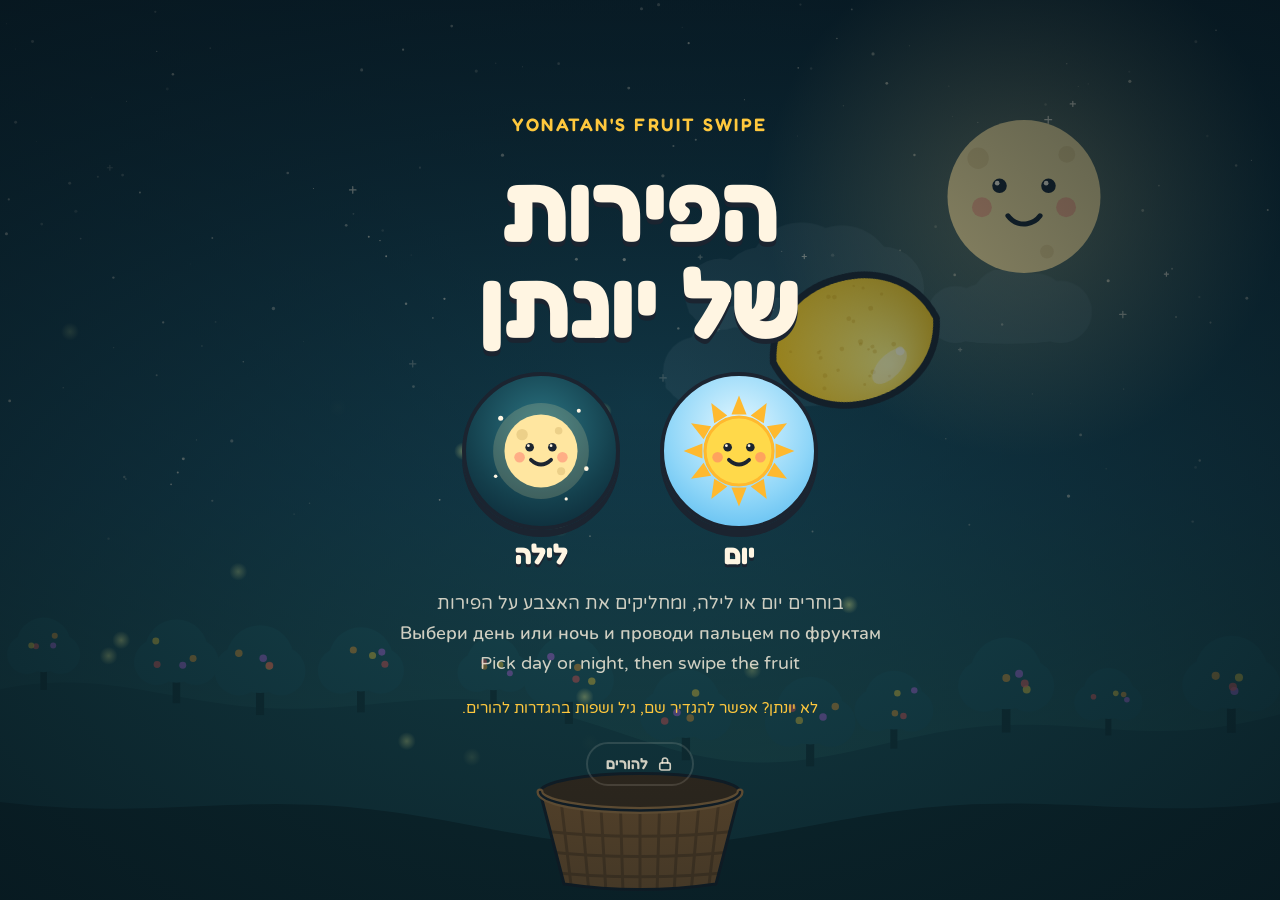
==== commit 467638be: "Voice: fix silent Android, stop cutting lines, add a voice check - Speech plays one line at a time: " ====
--- a/play.html
+++ b/play.html
@@ -161,6 +161,22 @@
 .chip[aria-pressed="true"]::before{background:var(--melon);border-color:var(--cream)}
 .chip:focus-visible{outline:3px solid var(--gold);outline-offset:2px}
 .voice-note{margin:0;font:400 14px/1.45 var(--font-body);color:#8a4b00}
+.voice-check{display:grid;gap:8px;padding:12px;border-radius:16px;background:rgba(27,36,48,.06)}
+.vc-list{list-style:none;margin:0;padding:0;display:grid;gap:10px}
+.vc-row{display:grid;grid-template-columns:auto minmax(0,1fr) auto;align-items:center;gap:4px 10px}
+.vc-lang{font:700 15px/1.2 var(--font-display)}
+.vc-voice{font:400 14px/1.3 var(--font-body);color:var(--ink-soft);overflow-wrap:anywhere}
+.vc-select{min-height:40px;width:100%;min-width:0;border-radius:12px;border:2px solid rgba(27,36,48,.28);background:#fff;color:var(--ink);font:400 14px/1.2 var(--font-body);padding:4px 8px}
+.vc-test{min-height:40px;padding:6px 14px;border-radius:999px;border:2px solid var(--ink);background:transparent;color:var(--ink);font:700 14px/1 var(--font-display);cursor:pointer;white-space:nowrap}
+.vc-test:disabled{opacity:.4;cursor:default}
+.vc-test:focus-visible{outline:3px solid var(--gold);outline-offset:2px}
+.vc-status{grid-column:1/-1;font:500 13px/1.35 var(--font-body);color:var(--ink-soft)}
+.vc-status:empty{display:none}
+.vc-status.ok{color:#1d6b35}
+.vc-status.bad{color:#a23b00}
+.vc-chrome{justify-self:start;display:inline-flex;align-items:center;text-decoration:none}
+.no-voice{margin:0;font:500 14px/1.45 var(--font-body);color:var(--cream-soft);text-wrap:balance}
+.no-voice a{color:var(--gold);font-weight:700;text-underline-offset:3px}
 .chart{display:flex;align-items:stretch;gap:6px;height:128px}
 .bar-col{flex:1 1 0;min-width:0;display:grid;grid-template-rows:auto 1fr auto;justify-items:center;gap:4px}
 .bar-track{width:100%;display:flex;align-items:flex-end;justify-content:center}
@@ -267,6 +283,7 @@
       <span lang="ru">Выбери день или ночь и проводи пальцем по фруктам</span>
       <span lang="en">Pick day or night, then swipe the fruit</span>
     </p>
+    <p class="no-voice" id="no-voice" dir="rtl" lang="he" hidden><span id="no-voice-text"></span> <a id="no-voice-link" target="_blank" rel="noopener" hidden>לפתוח ב-Chrome</a></p>
     <p class="first-run" id="first-run" dir="rtl" hidden>לא יונתן? אפשר להגדיר שם, גיל ושפות בהגדרות להורים.</p>
     <button class="parent-link" type="button" data-open-parents dir="rtl" lang="he">
       <svg viewBox="0 0 24 24" fill="none" stroke="currentColor" stroke-width="2.2" stroke-linecap="round" stroke-linejoin="round" aria-hidden="true"><rect x="5" y="10.5" width="14" height="9.5" rx="2.5"/><path d="M8.5 10.5V7.5a3.5 3.5 0 0 1 7 0v3"/></svg>
@@ -370,6 +387,12 @@
         <button class="chip lang-chip" type="button" id="lang-en" data-lang="en" lang="en" aria-pressed="true">English</button>
       </div>
       <p class="voice-note" id="voice-note" hidden></p>
+      <div class="voice-check">
+        <span class="mini">בדיקת קול: לוחצים כדי לשמוע כל שפה</span>
+        <ul class="vc-list" id="vc-list"></ul>
+        <p class="small" id="vc-sum"></p>
+        <a class="btn vc-chrome" id="vc-chrome" target="_blank" rel="noopener" hidden>פתיחת המשחק ב-Chrome</a>
+      </div>
     </div>
 
     <div class="section">
@@ -436,6 +459,7 @@
 const endWordsBox = $('end-words-box'), endWords = $('end-words'), endColors = $('end-colors'), askList = $('ask-list');
 const muteBtn = $('mute'), iconOn = $('icon-on'), iconOff = $('icon-off'), fsBtn = $('fs');
 const voiceBtn = $('voice'), voiceOnIcon = $('voice-on'), voiceOffIcon = $('voice-off'), voiceNote = $('voice-note');
+const vcList = $('vc-list'), vcSum = $('vc-sum'), vcChrome = $('vc-chrome'), noVoiceEl = $('no-voice'), noVoiceText = $('no-voice-text'), noVoiceLink = $('no-voice-link');
 const gateEl = $('gate'), gateForm = $('gate-form'), gateQ = $('gate-q'), gateInput = $('gate-answer'), gateErr = $('gate-error');
 const parentsEl = $('parents'), todayMinEl = $('today-min'), totalLine = $('total-line'), endRoundBtn = $('end-round'), chartEl = $('chart');
 const nameInputs = { he: $('name-he'), ru: $('name-ru'), en: $('name-en') };
@@ -1263,74 +1287,205 @@
   return s;
 }
 
-const synth = ('speechSynthesis' in window) ? window.speechSynthesis : null;
+/* ---------- the voice ----------
+   One line at a time, in order: counting, the freeze game and the end of the round wait for the line before them to
+   finish instead of cutting it, and small praise is said only when nobody is talking.
+   The engine is checked while it works. Android in-app browsers (Claude, Facebook, Instagram...) have a speech object
+   that never makes a sound, and some phones list a language that has no voice behind it. Those cases fall back to the
+   speech bubble, and the parents' corner says what happened and how to fix it. */
+const UA = navigator.userAgent || '';
+const isAndroid = /Android/i.test(UA);
+const isAndroidInApp = isAndroid && (/; wv\)/.test(UA) || /FBAN|FBAV|FB_IAB|Instagram|Line\/|MicroMessenger/i.test(UA));
+const isSamsungBrowser = /SamsungBrowser/i.test(UA);
+const APP_URL = 'https://stasikboss.github.io/fruit-swipe/play.html';
+const synth = (window.speechSynthesis && typeof window.SpeechSynthesisUtterance === 'function') ? window.speechSynthesis : null;
 let voices = [];
 let langsOn = Object.assign({ he: true, ru: true, en: true }, store.get('yfs-langs', {}));
 let voiceOn = store.get('yfs-voice', true) !== false;
-let langTurn = 0, talkUntil = 0, talkPri = 0, speechActive = false, textTalkUntil = 0, speakId = 0, lastComboTalk = 0, lastNameAt = 0;
-
-const tagOf = v => String(v.lang || '').toLowerCase().replace('_', '-');
+let voicePick = Object.assign({}, store.get('yfs-voice-pick', {}));
+let langTurn = 0, talkUntil = 0, talkPri = 0, speechActive = false, textTalkUntil = 0, lastComboTalk = 0, lastNameAt = 0;
+let voicesSettled = false;
+// what the engine has shown so far in this session
+const health = { started: 0, silent: 0, off: !synth, why: synth ? '' : 'none', lastError: '', fail: { he: 0, ru: 0, en: 0 }, bad: { he: false, ru: false, en: false }, badEarly: [] };
+
+const tagOf = v => String(v.lang || '').toLowerCase().replace(/_/g, '-');
+const LANG_PREFIX = { he: ['he', 'iw'], ru: ['ru'], en: ['en'] };
+// macOS/iOS novelty and retro voices (Albert, Bad News, Zarvox, Eddy, Grandma...) are listed alongside the normal ones.
+const NOVELTY = /^(albert|bad news|bahh|bells|boing|bubbles|cellos|deranged|good news|hysterical|jester|junior|kathy|organ|pipe organ|princess|ralph|superstar|trinoids|whisper|wobble|zarvox|fred|eddy|flo|grandma|grandpa|reed|rocko|sandy|shelley)\b/i;
+function voicesFor(l){
+  return voices.filter(v => { const t = tagOf(v); return LANG_PREFIX[l].some(p => t === p || t.startsWith(p + '-')); });
+}
+function voiceScore(v, l){
+  const id = String(v.voiceURI || '') + ' ' + String(v.name || '');
+  let s = 0;
+  if (/com\.apple\.speech\.synthesis\.voice\.|com\.apple\.eloquence/i.test(id) || NOVELTY.test(String(v.name || ''))) s -= 20;
+  if (/premium/i.test(id)) s += 6; else if (/enhanced|neural|natural/i.test(id)) s += 5; else if (/siri/i.test(id)) s += 4; else if (/google/i.test(id)) s += 3;
+  if (v.localService) s += 1;
+  const t = tagOf(v);
+  if ((l === 'en' && t.startsWith('en-us')) || (l === 'ru' && t.startsWith('ru-ru')) || (l === 'he' && /^(he|iw)-il/.test(t))) s += 1;
+  return s;
+}
+const voiceId = v => String(v.voiceURI || v.name || '');
 function voiceFor(l){
-  const pre = l === 'he' ? ['he', 'iw'] : [l];
-  const list = voices.filter(v => pre.some(p => tagOf(v) === p || tagOf(v).startsWith(p + '-')));
+  const list = voicesFor(l);
   if (!list.length) return null;
-  const rank = v => (/google|natural|neural|premium|enhanced|siri/i.test(v.name) ? 2 : 0) + (v.localService ? 1 : 0) + (l === 'en' && tagOf(v) === 'en-us' ? 1 : 0);
-  return list.slice().sort((a, b) => rank(b) - rank(a))[0];
+  const want = voicePick[l];
+  if (want){ const v = list.find(x => voiceId(x) === want); if (v) return v; }
+  return list.slice().sort((a, b) => voiceScore(b, l) - voiceScore(a, l))[0];
 }
 const voicesKnown = () => voices.length > 0;
-const canVoice = l => !!synth && (!voicesKnown() || !!voiceFor(l));
-
-function renderLangUI(){
-  langChips.forEach(ch => ch.setAttribute('aria-pressed', String(!!langsOn[ch.dataset.lang])));
-  let note = '';
-  const on = LANGS.filter(l => langsOn[l]);
-  if (!synth) note = 'הדפדפן הזה לא יכול לדבר, אז הדמות תציג את המילים כטקסט.';
-  else if (voicesKnown() && on.length){
-    const missing = on.filter(l => !voiceFor(l));
-    if (missing.length){
-      const names = missing.map(l => LANG_IN_HE[l]).join(' או ');
-      note = missing.length === on.length
-        ? `אין במכשיר קול ${names}, אז הדמות תציג את המילים כטקסט. אפשר להוסיף קולות בהגדרות ההקראה של המכשיר.`
-        : `אין במכשיר קול ${names}, אז הדמות תדלג על ${missing.length > 1 ? 'השפות האלה' : 'השפה הזו'}. אפשר להוסיף קולות בהגדרות ההקראה של המכשיר.`;
-    }
-  }
-  voiceNote.textContent = note; voiceNote.hidden = !note;
-}
+const canVoice = l => !!synth && !health.off && !health.bad[l] && (!voicesKnown() || !!voiceFor(l));
+
 function refreshVoices(){
-  if (synth){ try { voices = synth.getVoices() || []; } catch (e) { voices = []; } }
+  if (synth){ try { voices = Array.from(synth.getVoices() || []); } catch (e) { voices = []; } }
   renderLangUI();
 }
+function setSpeechOff(why){
+  if (health.off) return;
+  health.off = true; health.why = why;
+  renderLangUI(); renderNoVoice();
+}
+/* A line that never started, failed, or ended at once. Before the engine has ever spoken, that language is put aside
+   (and tried again once the engine is heard); when every language failed that way, the engine counts as silent. */
+function noteSpeechFail(l, why){
+  if (document.visibilityState === 'hidden') return;
+  health.lastError = why;
+  if (!health.started){
+    health.silent++;
+    if (!health.bad[l]){ health.bad[l] = true; health.badEarly.push(l); }
+    const on = LANGS.filter(x => langsOn[x]);
+    if (on.every(x => health.bad[x]) || health.silent >= 4) setSpeechOff(why);
+  } else if (++health.fail[l] >= 2 && !health.bad[l]){
+    health.bad[l] = true;
+  }
+  renderLangUI();
+}
+function noteSpeechOk(l){
+  const first = !health.started;
+  health.started++; health.silent = 0;
+  if (health.off){ health.off = false; health.why = ''; }
+  if (first && health.badEarly.length){ for (const x of health.badEarly) if (x !== l){ health.bad[x] = false; health.fail[x] = 1; } health.badEarly = []; }
+  if (first) { renderLangUI(); renderNoVoice(); }
+}
+
 function duck(on){ if (master && AC && !muted) master.gain.setTargetAtTime(on ? VOL_DUCK : VOL, AC.currentTime, 0.05); }
-function stopSpeech(){
-  speakId++;
+function textMs(t){ return voiceOn && !muted ? 900 + String(t || '').length * 72 : 1500; }
+const estSpeechMs = t => 900 + String(t || '').length * 85;
+
+const speechQ = [];
+let cur = null, curSeq = 0, gapUntil = 0, pumpTimer = 0;
+const speechBusy = () => !!cur || speechQ.length > 0;
+function playItem(it){
+  const seq = ++curSeq;
+  cur = it; it.seq = seq; it.t0 = performance.now();
+  talkPri = it.pri; talkUntil = it.t0 + 60000;
+  if (ended || it.quiet) bubbleEl.hidden = true; else showBubble(it.text, it.lang);
+  if (it.voiced && synth && (it.quiet || canVoice(it.lang)) && document.visibilityState !== 'hidden') startUtterance(it);
+  else { textTalkUntil = it.t0 + textMs(it.text); it.timer = setTimeout(() => finishItem(seq, 'text'), textMs(it.text)); }
+}
+function startUtterance(it){
+  const seq = it.seq;
+  const go = () => {
+    if (!cur || cur.seq !== seq) return;
+    let u;
+    try {
+      u = new SpeechSynthesisUtterance(it.text);
+      u.lang = LANG_TAGS[it.lang];
+      const v = voiceFor(it.lang); if (v) u.voice = v;
+      u.rate = 0.9; u.pitch = 1.12; u.volume = 1;
+    } catch (e) { failItem(seq, 'utterance'); return; }
+    it.u = u; // held until the line is done, so the browser can't drop it and lose its events
+    u.onstart = () => onUStart(seq);
+    u.onend = () => onUEnd(seq);
+    u.onerror = e => onUError(seq, (e && e.error) || 'error');
+    it.watch = setTimeout(() => onUSilent(seq), health.started ? 3000 : 5000);
+    try { synth.speak(u); if (synth.paused) synth.resume(); } catch (e) { failItem(seq, 'speak'); }
+  };
+  let busy = false; try { busy = synth.speaking || synth.pending; } catch (e) {}
+  // Starting right away keeps the first line inside the tap, which iOS needs; after a cancel, Chrome needs a moment.
+  if (busy){ try { synth.cancel(); } catch (e) {} setTimeout(go, 90); } else go();
+}
+function onUStart(seq){
+  if (!cur || cur.seq !== seq) return;
+  const it = cur; it.started = performance.now();
+  clearTimeout(it.watch);
+  it.watch = setTimeout(() => { if (cur && cur.seq === seq){ try { synth.cancel(); } catch (e) {} finishItem(seq, 'stuck'); } }, estSpeechMs(it.text) * 2 + 4000);
+  speechActive = true; duck(true);
+  noteSpeechOk(it.lang);
+}
+function onUEnd(seq){
+  if (!cur || cur.seq !== seq) return;
+  const it = cur, now = performance.now();
+  // a language with no real voice behind it often "ends" at once, without a sound
+  if (it.started && now - it.started < 160 && it.text.length >= 6){ noteSpeechFail(it.lang, 'too-short'); keepText(seq, 'too-short'); return; }
+  if (!it.started) noteSpeechOk(it.lang);
+  health.fail[it.lang] = 0;
+  finishItem(seq, 'ok');
+}
+function onUError(seq, err){
+  if (!cur || cur.seq !== seq) return;
+  if (err === 'interrupted' || err === 'canceled'){ finishItem(seq, err); return; }
+  if (err !== 'not-allowed') noteSpeechFail(cur.lang, err); else health.lastError = err;
+  keepText(seq, err);
+}
+function onUSilent(seq){
+  if (!cur || cur.seq !== seq) return;
+  try { synth.cancel(); } catch (e) {}
+  noteSpeechFail(cur.lang, 'silent');
+  keepText(seq, 'silent');
+}
+function failItem(seq, why){ if (cur && cur.seq === seq){ noteSpeechFail(cur.lang, why); keepText(seq, why); } }
+// The line could not be heard: leave it on screen as text for the time it would have taken to say.
+function keepText(seq, why){
+  const it = cur; if (!it || it.seq !== seq) return;
+  clearTimeout(it.watch);
+  if (speechActive){ speechActive = false; duck(false); }
+  const left = Math.max(0, textMs(it.text) - (performance.now() - it.t0));
+  textTalkUntil = performance.now() + left;
+  it.timer = setTimeout(() => finishItem(seq, why), left);
+}
+function finishItem(seq, result){
+  if (!cur || cur.seq !== seq) return;
+  const it = cur;
+  clearTimeout(it.watch); clearTimeout(it.timer);
+  cur = null;
+  if (speechActive){ speechActive = false; duck(false); }
+  gapUntil = performance.now() + 140;
+  talkUntil = speechQ.length ? performance.now() + 60000 : performance.now() + 700;
+  if (it.onResult) try { it.onResult(result, it.started ? performance.now() - it.started : 0); } catch (e) {}
+  if (it.onDone) try { it.onDone(); } catch (e) {}
+  pump();
+}
+function pump(){
+  clearTimeout(pumpTimer);
+  if (cur || !speechQ.length) return;
+  const wait = gapUntil - performance.now();
+  if (wait > 0){ pumpTimer = setTimeout(pump, wait); return; }
+  playItem(speechQ.shift());
+}
+function interruptCurrent(){
+  if (!cur) return;
+  const it = cur;
+  clearTimeout(it.watch); clearTimeout(it.timer);
+  cur = null;
   try { if (synth) synth.cancel(); } catch (e) {}
   if (speechActive){ speechActive = false; duck(false); }
-}
-function speak(text, lang){
-  const id = ++speakId;
-  const go = () => {
-    if (id !== speakId) return;
-    try {
-      const u = new SpeechSynthesisUtterance(text);
-      u.lang = LANG_TAGS[lang];
-      const v = voiceFor(lang); if (v) u.voice = v;
-      u.rate = 0.9; u.pitch = 1.12; u.volume = 1;
-      u.onstart = () => { if (id !== speakId) return; speechActive = true; talkUntil = performance.now() + 8000; duck(true); };
-      const done = () => {
-        if (id !== speakId) return;
-        speechActive = false; duck(false); talkUntil = performance.now() + 700;
-        // speech can interrupt Web Audio on iOS; ask it back
-        if (AC && AC.state !== 'running'){ try { const p = AC.resume(); if (p && p.catch) p.catch(() => {}); } catch (e) {} }
-      };
-      u.onend = done; u.onerror = done;
-      synth.speak(u);
-      if (synth.paused) synth.resume();
-    } catch (e) {}
-  };
-  try {
-    if (synth.speaking || synth.pending){ synth.cancel(); if (speechActive){ speechActive = false; duck(false); } setTimeout(go, 70); }
-    else go();
-  } catch (e) {}
+  gapUntil = 0;
+}
+function enqueueLine(it){
+  // important lines may cut a fruit name or a small "nice!", never each other
+  if (cur && it.pri >= 4 && cur.pri < 3) interruptCurrent();
+  speechQ.push(it);
+  if (!cur && speechQ.length === 1 && performance.now() >= gapUntil) playItem(speechQ.shift());
+  else pump();
+}
+/* Stops the voice now. Lines that were waiting are let go, and their follow-ups still run (as text when muted). */
+function stopSpeech(){
+  const waiting = speechQ.splice(0);
+  const it = cur;
+  interruptCurrent();
+  talkUntil = 0; textTalkUntil = 0;
+  for (const x of [it, ...waiting]) if (x && x.onDone) try { x.onDone(); } catch (e) {}
 }
 function placeBubble(){
   const w = bubbleEl.offsetWidth;
@@ -1347,12 +1502,16 @@
   bubbleEl.style.animation = 'none'; void bubbleEl.offsetWidth; bubbleEl.style.animation = '';
   placeBubble();
 }
-/* Picks the next language in turn (or a given one), shows the line, and speaks it when this device has a voice for it.
-   Lines with priority 9 and up always go out (counting, the freeze game, the end of the round). Returns the language used, or null. */
-function sayFrom(bank, vars, pri, forceLang){
+/* Picks the next language in turn (or a given one) and says the line, out loud when this device can, otherwise in the bubble.
+   pri 1-2: fruit names and small praise, only when nobody is talking. 3-8: waits its turn, unless something at least as
+   important is already talking or waiting.
+   9: always said, in order (counting, the freeze game, the end of the round). onDone runs when the line is over.
+   Returns the language used, or null when nothing will be said. */
+function sayFrom(bank, vars, pri, forceLang, onDone){
   if (!voiceOn) return null;
   const now = performance.now();
-  if (pri < 9 && now < talkUntil && pri <= talkPri) return null;
+  if (pri < 3 && (speechBusy() || now < talkUntil)) return null;
+  if (pri < 9 && speechBusy() && [cur, ...speechQ].some(x => x && x.pri >= pri)) return null;
   const on = LANGS.filter(l => langsOn[l]);
   if (!on.length) return null;
   const voiced = synth ? on.filter(canVoice) : [];
@@ -1362,20 +1521,125 @@
   else { lang = pool[langTurn % pool.length]; langTurn++; }
   const text = fillLine(lineFor(bank, lang), lang, vars);
   if (!text) return null;
-  talkPri = pri;
-  talkUntil = now + 2600;
-  // on the end screen the words are already in the cards, so the bubble would only cover them
-  if (ended) bubbleEl.hidden = true; else showBubble(text, lang);
-  if (voiced.includes(lang) && !muted){ textTalkUntil = 0; speak(text, lang); }
-  else { stopSpeech(); textTalkUntil = talkUntil; }
+  enqueueLine({ text, lang, pri, voiced: !muted && voiced.includes(lang), onDone });
   return lang;
 }
-const say = (kind, vars, pri, lang) => sayFrom(LINES[kind], vars, pri, lang);
+const say = (kind, vars, pri, lang, onDone) => sayFrom(LINES[kind], vars, pri, lang, onDone);
+/* Says one line in a given language right away, for the parents' voice check. */
+function testVoice(l, onResult){
+  stopSpeech();
+  const text = fillLine(lineFor(LINES.start, l), l, null);
+  enqueueLine({ text, lang: l, pri: 9, voiced: !!synth && !muted, quiet: true, onResult });
+}
 function setVoice(on){
   voiceOn = on; store.set('yfs-voice', on);
   voiceBtn.setAttribute('aria-pressed', String(on));
   voiceOnIcon.hidden = !on; voiceOffIcon.hidden = on;
   if (!on){ stopSpeech(); talkUntil = 0; textTalkUntil = 0; bubbleEl.hidden = true; }
+}
+function chromeLink(){
+  const target = /\.github\.io$/i.test(location.hostname) ? location.href.split('#')[0] : APP_URL;
+  if (!isAndroid) return target;
+  const u = new URL(target);
+  return 'intent://' + u.host + u.pathname + u.search + '#Intent;scheme=https;package=com.android.chrome;S.browser_fallback_url=' + encodeURIComponent(target) + ';end';
+}
+
+/* ---------- the parents' voice check: which voice each language uses, a button to hear it, and how to fix a silent phone ---------- */
+const LANG_NAME = { he: 'עברית', ru: 'Русский', en: 'English' };
+const ANDROID_TTS_HELP = 'בגלקסי ובשאר מכשירי אנדרואיד: הגדרות ← ניהול כללי ← טקסט לדיבור (⁨Text-to-speech⁩). בוחרים מנוע מועדף של Google (⁨Speech Services by Google⁩), נכנסים להתקנת נתוני קול (⁨Install voice data⁩), מורידים עברית, רוסית ואנגלית, ולוחצים ״השמעה״ כדי לוודא שיש קול. אחר כך סוגרים לגמרי את Chrome ואת המשחק, ופותחים מחדש.';
+const IOS_TTS_HELP = 'באייפון: הגדרות ← נגישות ← תוכן מוקרא (⁨Spoken Content⁩) ← קולות, ושם מורידים קול לשפה.';
+const vcStatus = {};
+function browserLabel(){
+  if (isAndroidInApp) return 'דפדפן מובנה בתוך אפליקציה, אנדרואיד';
+  if (isSamsungBrowser) return 'Samsung Internet';
+  if (isAndroid) return 'Chrome או דפדפן אחר, אנדרואיד';
+  if (isIOS) return navigator.standalone ? 'אפליקציה במסך הבית, iOS' : 'Safari, iOS';
+  return 'דפדפן מחשב';
+}
+function renderLangUI(){
+  langChips.forEach(ch => ch.setAttribute('aria-pressed', String(!!langsOn[ch.dataset.lang])));
+  const on = LANGS.filter(l => langsOn[l]);
+  let note = '';
+  if (!synth || health.off){
+    note = isAndroidInApp ? 'בתוך אפליקציות באנדרואיד (כמו Claude, פייסבוק או אינסטגרם) אין מנוע דיבור, ולכן הדמות מציגה את המילים כטקסט. כדי לשמוע אותה, פותחים את המשחק ב-Chrome.'
+      : isAndroid ? 'הטלפון לא משמיע את הקול של הדמות, ולכן היא מציגה את המילים כטקסט. ' + ANDROID_TTS_HELP + (isSamsungBrowser ? ' אפשר גם לפתוח את המשחק ב-Chrome.' : '')
+      : isIOS ? 'המכשיר לא משמיע את הקול של הדמות, ולכן היא מציגה את המילים כטקסט. ' + IOS_TTS_HELP
+      : 'הדפדפן הזה לא משמיע את הקול של הדמות, ולכן היא מציגה את המילים כטקסט.';
+  } else if (on.length){
+    const missing = on.filter(l => health.bad[l] || (voicesKnown() && !voiceFor(l)));
+    if (missing.length){
+      const names = missing.map(l => LANG_IN_HE[l]).join(' או ');
+      note = (missing.length === on.length
+        ? `אין במכשיר קול ${names}, ולכן הדמות מציגה את המילים כטקסט. `
+        : `אין במכשיר קול ${names}, ולכן הדמות מדלגת על ${missing.length > 1 ? 'השפות האלה' : 'השפה הזו'}. `)
+        + (isAndroid ? ANDROID_TTS_HELP : isIOS ? IOS_TTS_HELP : 'אפשר להוסיף קולות בהגדרות ההקראה של המכשיר.');
+    }
+  }
+  voiceNote.textContent = note; voiceNote.hidden = !note;
+  renderVoiceCheck();
+}
+function renderVoiceCheck(){
+  vcList.textContent = '';
+  for (const l of LANGS){
+    const li = document.createElement('li'); li.className = 'vc-row';
+    const name = document.createElement('span'); name.className = 'vc-lang'; name.textContent = LANG_NAME[l]; if (l !== 'he') name.lang = l;
+    const list = voicesFor(l);
+    let mid;
+    if (list.length > 1){
+      mid = document.createElement('select'); mid.className = 'vc-select'; mid.setAttribute('aria-label', 'קול ' + LANG_IN_HE[l]);
+      const chosen = voiceFor(l);
+      for (const v of list.slice().sort((a, b) => voiceScore(b, l) - voiceScore(a, l))){
+        const o = document.createElement('option'); o.value = voiceId(v); o.textContent = v.name || voiceId(v);
+        if (chosen && voiceId(chosen) === voiceId(v)) o.selected = true;
+        mid.append(o);
+      }
+      mid.addEventListener('change', () => { voicePick[l] = mid.value; store.set('yfs-voice-pick', voicePick); health.bad[l] = false; health.fail[l] = 0; runVoiceTest(l); });
+    } else {
+      mid = document.createElement('span'); mid.className = 'vc-voice';
+      const v = list[0];
+      mid.textContent = (!synth || health.off) ? 'לא זמין כאן' : v ? (v.name || voiceId(v)) : voicesKnown() ? 'אין קול במכשיר' : 'קול ברירת המחדל';
+    }
+    const btn = document.createElement('button'); btn.type = 'button'; btn.className = 'vc-test'; btn.textContent = '▶ בדיקה';
+    btn.setAttribute('aria-label', 'להשמיע משפט ' + LANG_IN_HE[l]);
+    btn.disabled = !synth;
+    btn.addEventListener('click', () => { initAudio(); runVoiceTest(l); });
+    const st = document.createElement('span'); st.className = 'vc-status'; st.setAttribute('aria-live', 'polite');
+    const s = vcStatus[l];
+    if (s){ st.textContent = s.text; st.classList.add(s.ok ? 'ok' : 'bad'); }
+    li.append(name, mid, btn, st);
+    vcList.append(li);
+  }
+  const bits = ['דפדפן: ' + browserLabel(), synth ? 'קולות במכשיר: ' + voices.length : 'אין מנוע דיבור'];
+  if (health.started) bits.push('הדמות כבר דיברה מאז שהמשחק נפתח');
+  if (health.lastError) bits.push('תקלה אחרונה: ' + health.lastError);
+  vcSum.textContent = bits.join(' · ');
+  const showChrome = isAndroid && (isAndroidInApp || isSamsungBrowser || !synth);
+  vcChrome.hidden = !showChrome;
+  if (showChrome) vcChrome.href = chromeLink();
+}
+const RESULT_TEXT = {
+  silent: 'לא נשמע: המנוע לא הגיב',
+  'too-short': 'לא נשמע: נגמר מיד, כנראה אין קול לשפה הזו',
+  'not-allowed': 'לא נשמע: הדפדפן חסם. לוחצים שוב על בדיקה',
+  text: 'אין קול לשפה הזו במכשיר'
+};
+function runVoiceTest(l){
+  vcStatus[l] = { text: 'משמיע…', ok: true }; renderVoiceCheck();
+  testVoice(l, (result, ms) => {
+    if (result === 'ok') vcStatus[l] = { text: '✓ נשמע (' + (ms / 1000).toFixed(1) + ' שניות). אם לא שמעתם, בדקו את עוצמת המדיה', ok: true };
+    else if (result === 'interrupted' || result === 'canceled') vcStatus[l] = null;
+    else vcStatus[l] = { text: '✗ ' + (RESULT_TEXT[result] || ('לא נשמע: ' + result)), ok: false };
+    renderLangUI(); renderNoVoice();
+  });
+}
+function renderNoVoice(){
+  const show = !synth || health.off;
+  noVoiceEl.hidden = !show;
+  if (!show) return;
+  const link = isAndroid && (isAndroidInApp || isSamsungBrowser || !synth);
+  noVoiceText.textContent = link ? 'כאן הדמות לא יכולה לדבר, רק להציג מילים.' : 'הדמות לא מצליחה לדבר במכשיר הזה. איך מתקנים: בהגדרות להורים.';
+  noVoiceLink.hidden = !link;
+  if (link) noVoiceLink.href = chromeLink();
 }
 function setMuted(m){
   muted = m; store.set('yfs-muted', m);
@@ -1418,7 +1682,7 @@
     sfxCount(got);
     if (got >= n){
       const cl = challenge.lang;
-      setTimeout(() => { if (playing && !ending) say('foundN', { num: { he: NUM_FRUIT.he[n], ru: NUM_FRUIT.ru[n], en: NUM_FRUIT.en[n] }, colorPl: { he: c.hePl, ru: c.ruGen, en: c.en }, fw: { ru: n < 5 ? 'фрукта' : 'фруктов' } }, 9, cl); }, 900);
+      if (playing && !ending) say('foundN', { num: { he: NUM_FRUIT.he[n], ru: NUM_FRUIT.ru[n], en: NUM_FRUIT.en[n] }, colorPl: { he: c.hePl, ru: c.ruGen, en: c.en }, fw: { ru: n < 5 ? 'фрукта' : 'фруктов' } }, 9, cl);
     }
   }
   if (got >= n){
@@ -2111,6 +2375,7 @@
   resetBasket();
   applyWorld(world);
   enterPlay();
+  stopSpeech();
   say('start', null, 5);
 }
 function startEnding(){
@@ -2185,27 +2450,34 @@
   }
 }
 function textMs(t){ return voiceOn && !muted ? 900 + String(t || '').length * 72 : 1500; }
-/* The end of the round: the character invites a short movement game and counts it out loud, then points to a real fruit. */
+/* The end of the round: the character invites a short movement game and counts it out loud, then points to a real fruit.
+   Each step starts when the line before it has been said, and the counts are at least 1.6 s apart so there is time to move. */
 function runEndSequence(){
   const id = ++endSeq;
-  const later = (ms, fn) => setTimeout(() => { if (id === endSeq && ended) fn(); }, ms);
+  const alive = () => id === endSeq && ended;
+  const after = (ms, fn) => setTimeout(() => { if (alive()) fn(); }, ms);
+  const sayThen = (bank, lang, minMs, next) => {
+    const t0 = performance.now();
+    let done = false;
+    const go = () => { if (done) return; done = true; after(Math.max(0, minMs - (performance.now() - t0)), next); };
+    const got = sayFrom(bank, null, 9, lang, go);
+    if (!got) go();
+    return got;
+  };
   moveCount.textContent = '';
-  const lang = say(opts.move ? 'end' : 'endPlain', null, 9) || 'he';
-  if (!opts.move) return;
+  if (!opts.move){ say('endPlain', null, 9); return; }
   const mv = currentMove;
-  later(textMs(bubbleEl.textContent), () => {
-    const L = sayFrom(mv.line, null, 9, lang) || lang;
-    const lead = textMs(bubbleEl.textContent);
-    for (let i = 1; i <= 5; i++){
-      later(lead + (i - 1) * 1600, () => {
-        moveCount.textContent = String(i);
-        moveCount.classList.remove('pop'); void moveCount.offsetWidth; moveCount.classList.add('pop');
-        sayFrom({ [L]: [COUNT_WORDS[L][i] + '!'] }, null, 9, L);
-        sfxCount(i);
-      });
-    }
-    later(lead + 5 * 1600 + 200, () => { sayFrom(LINES.moveDone, null, 9, L); mood('happy', 1500); burstConfetti(reduceMotion ? 8 : 30); });
-  });
+  let L = 'he';
+  const count = i => {
+    moveCount.textContent = String(i);
+    moveCount.classList.remove('pop'); void moveCount.offsetWidth; moveCount.classList.add('pop');
+    sfxCount(i);
+    sayThen({ [L]: [COUNT_WORDS[L][i] + '!'] }, L, 1600, () => {
+      if (i < 5) count(i + 1);
+      else { mood('happy', 1500); burstConfetti(reduceMotion ? 8 : 30); sayThen(LINES.moveDone, L, 0, () => {}); }
+    });
+  };
+  L = sayThen(LINES.end, null, 600, () => { sayThen(mv.line, L, 900, () => count(1)); }) || 'he';
 }
 let currentMove = MOVES[0];
 function showEnd(silent){
@@ -2323,7 +2595,7 @@
   store.set('yfs-langs', langsOn);
   renderLangUI();
   // Let the parent hear the voice right away when a language is switched on.
-  if (langsOn[l] && voiceOn && !muted && canVoice(l)) speak(fillLine(lineFor(LINES.start, l), l, null), l);
+  if (langsOn[l] && voiceOn && !muted && canVoice(l)) runVoiceTest(l);
 }));
 document.addEventListener('keydown', e => {
   if (e.key !== 'Escape') return;
@@ -2333,6 +2605,7 @@
 document.addEventListener('visibilitychange', () => {
   if (document.visibilityState === 'visible'){
     lastT = performance.now();
+    if (synth && !cur) try { synth.cancel(); } catch (e) {}
     if (playing) keepAwake();
     if (!playing) renderStart();
   } else {
@@ -2372,10 +2645,18 @@
   refreshVoices();
   try { synth.addEventListener('voiceschanged', refreshVoices); } catch (e) { synth.onvoiceschanged = refreshVoices; }
   let tries = 0;
-  const poll = setInterval(() => { refreshVoices(); if (voicesKnown() || ++tries > 12) clearInterval(poll); }, 300);
+  const poll = setInterval(() => {
+    refreshVoices();
+    if (voicesKnown() || ++tries > 20){
+      clearInterval(poll); voicesSettled = true;
+      // Chrome on Android always lists its voices; an empty list there means an in-app browser or no speech engine at all
+      if (isAndroid && !voicesKnown() && !health.started) setSpeechOff('no-voices');
+    }
+  }, 400);
 } else {
   renderLangUI();
 }
+renderNoVoice();
 setMuted(muted);
 setVoice(voiceOn);
 makeBasket();
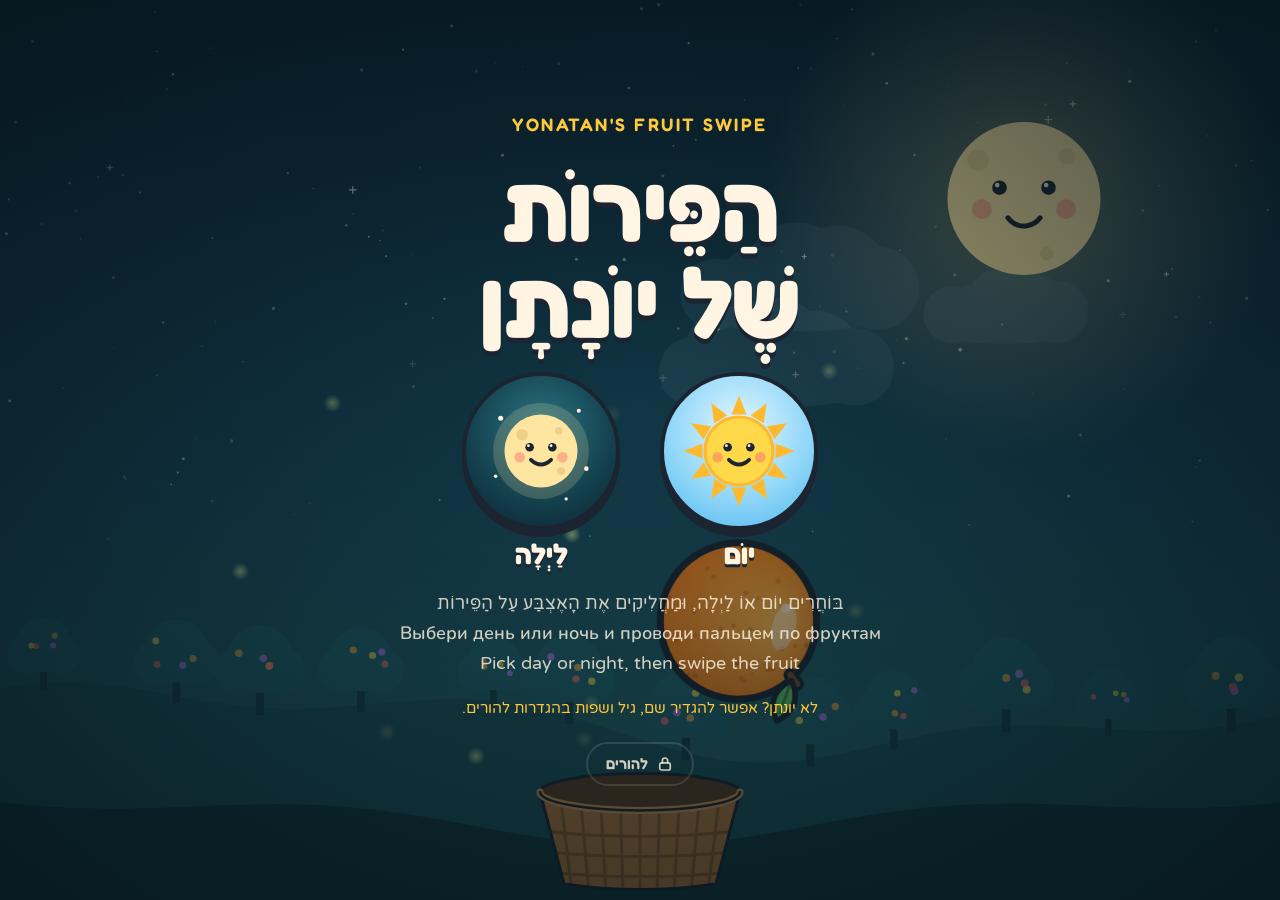
==== commit 2aca5932: "Niqqud on everything the child reads - Full niqqud on the character's lines, fruit names, colors, nu" ====
--- a/play.html
+++ b/play.html
@@ -241,7 +241,7 @@
   <div class="screen-inner">
     <p class="eyebrow" id="start-eyebrow">Yonatan's Fruit Swipe</p>
     <h1 class="title" dir="rtl" id="start-title">הפירות של יונתן</h1>
-    <p class="sleep-msg" id="sleep-msg" dir="rtl" hidden>הירח ישן עכשיו. נשחק מחר!</p>
+    <p class="sleep-msg" id="sleep-msg" dir="rtl" hidden>הַיָּרֵחַ יָשֵׁן עַכְשָׁיו. נְשַׂחֵק מָחָר!</p>
     <div class="worlds" id="worlds" role="group" aria-label="בוחרים עולם ומתחילים לשחק">
       <button class="world world-night" type="button" data-world="night" id="world-night" aria-label="לשחק בלילה, עם הירח">
         <span class="world-art">
@@ -256,7 +256,7 @@
             <path d="M42 57 Q50 64.5 58 57" fill="none" stroke="#1b2430" stroke-width="3" stroke-linecap="round"/>
           </svg>
         </span>
-        <span>לילה</span>
+        <span>לַיְלָה</span>
       </button>
       <button class="world world-day" type="button" data-world="day" id="world-day" aria-label="לשחק ביום, עם השמש">
         <span class="world-art">
@@ -275,11 +275,11 @@
             <path d="M42 57 Q50 64.5 58 57" fill="none" stroke="#1b2430" stroke-width="3" stroke-linecap="round"/>
           </svg>
         </span>
-        <span>יום</span>
+        <span>יוֹם</span>
       </button>
     </div>
     <p class="hint" id="start-hint">
-      <span dir="rtl" lang="he">בוחרים יום או לילה, ומחליקים את האצבע על הפירות</span>
+      <span dir="rtl" lang="he">בּוֹחֲרִים יוֹם אוֹ לַיְלָה, וּמַחֲלִיקִים אֶת הָאֶצְבַּע עַל הַפֵּירוֹת</span>
       <span lang="ru">Выбери день или ночь и проводи пальцем по фруктам</span>
       <span lang="en">Pick day or night, then swipe the fruit</span>
     </p>
@@ -295,17 +295,17 @@
 <div class="screen" id="end" hidden>
   <div class="screen-inner" dir="rtl" lang="he">
     <p class="eyebrow" id="end-eyebrow">Yonatan's Fruit Swipe</p>
-    <h2 class="title">הסל מלא!</h2>
+    <h2 class="title">הַסַּל מָלֵא!</h2>
     <p class="end-count" id="end-count">בסבב הזה נחתכו 0 פירות</p>
     <div class="idea" id="move-box">
-      <span class="idea-label">עכשיו זזים, בלי מסך</span>
+      <span class="idea-label">עַכְשָׁיו זָזִים, בְּלִי מָסָךְ</span>
       <div class="move-row">
         <span class="idea-text" id="move-text">לקפוץ 5 פעמים כמו קנגורו</span>
         <span class="move-count" id="move-count" aria-live="polite"></span>
       </div>
     </div>
     <div class="idea" id="end-words-box" hidden>
-      <span class="idea-label">מה חתכנו בסבב, ואיך קוראים לזה</span>
+      <span class="idea-label">מָה חָתַכְנוּ בַּסֶּבֶב, וְאֵיךְ קוֹרְאִים לָזֶה</span>
       <div class="words" id="end-words"></div>
       <p class="found-colors" id="end-colors" hidden></p>
     </div>
@@ -346,7 +346,7 @@
         <label class="mini" for="name-ru">שם ברוסית, לא חובה<input id="name-ru" type="text" maxlength="20" autocomplete="off" dir="ltr" lang="ru"></label>
         <label class="mini" for="name-en">שם באנגלית, לא חובה<input id="name-en" type="text" maxlength="20" autocomplete="off" dir="ltr" lang="en"></label>
       </div>
-      <p class="small">בשפה בלי שם, הדמות פשוט מדברת בלי השם.</p>
+      <p class="small">בשפה בלי שם, הדמות פשוט מדברת בלי השם. את השם בעברית אפשר לכתוב גם עם ניקוד, כמו שהילד יראה אותו.</p>
       <div class="chips" role="group" aria-label="בן או בת, לדקדוק נכון בעברית וברוסית">
         <button class="chip" type="button" id="g-m" data-g="m" aria-pressed="true">בן</button>
         <button class="chip" type="button" id="g-f" data-g="f" aria-pressed="false">בת</button>
@@ -809,38 +809,38 @@
 
 /* Colors the character can ask for, and which fruit count for each (with plural forms for counting). */
 const COLORS = {
-  red: { he: 'אדום', hePl: 'אדומים', ru: 'красный', ruGen: 'красных', en: 'red', hex: '#ff4b4b', types: ['apple', 'strawberry'] },
-  orange: { he: 'כתום', hePl: 'כתומים', ru: 'оранжевый', ruGen: 'оранжевых', en: 'orange', hex: '#ff9a1f', types: ['orange', 'peach'] },
-  yellow: { he: 'צהוב', hePl: 'צהובים', ru: 'жёлтый', ruGen: 'жёлтых', en: 'yellow', hex: '#ffe14d', types: ['lemon', 'banana'] },
-  green: { he: 'ירוק', hePl: 'ירוקים', ru: 'зелёный', ruGen: 'зелёных', en: 'green', hex: '#5fbf5a', types: ['melon', 'pear'] },
-  purple: { he: 'סגול', hePl: 'סגולים', ru: 'фиолетовый', ruGen: 'фиолетовых', en: 'purple', hex: '#a45ae6', types: ['plum'] },
-  pink: { he: 'ורוד', hePl: 'ורודים', ru: 'розовый', ruGen: 'розовых', en: 'pink', hex: '#ff6fb6', types: ['dragon'] }
+  red: { he: 'אָדוֹם', hePl: 'אֲדוּמִּים', ru: 'красный', ruGen: 'красных', en: 'red', hex: '#ff4b4b', types: ['apple', 'strawberry'] },
+  orange: { he: 'כָּתוֹם', hePl: 'כְּתוּמִּים', ru: 'оранжевый', ruGen: 'оранжевых', en: 'orange', hex: '#ff9a1f', types: ['orange', 'peach'] },
+  yellow: { he: 'צָהוֹב', hePl: 'צְהוּבִּים', ru: 'жёлтый', ruGen: 'жёлтых', en: 'yellow', hex: '#ffe14d', types: ['lemon', 'banana'] },
+  green: { he: 'יָרוֹק', hePl: 'יְרוּקִּים', ru: 'зелёный', ruGen: 'зелёных', en: 'green', hex: '#5fbf5a', types: ['melon', 'pear'] },
+  purple: { he: 'סָגוֹל', hePl: 'סְגוּלִּים', ru: 'фиолетовый', ruGen: 'фиолетовых', en: 'purple', hex: '#a45ae6', types: ['plum'] },
+  pink: { he: 'וָרוֹד', hePl: 'וְרוּדִּים', ru: 'розовый', ruGen: 'розовых', en: 'pink', hex: '#ff6fb6', types: ['dragon'] }
 };
 const TYPE_COLOR = {};
 for (const k of Object.keys(COLORS)) for (const id of COLORS[k].types) TYPE_COLOR[id] = k;
 /* Words for the end-of-round list and the parents' questions. */
 const WORDS = {
-  melon: { he: 'אבטיח', ru: 'Арбуз', en: 'Watermelon' },
-  orange: { he: 'תפוז', ru: 'Апельсин', en: 'Orange' },
-  apple: { he: 'תפוח', ru: 'Яблоко', en: 'Apple' },
-  kiwi: { he: 'קיווי', ru: 'Киви', en: 'Kiwi' },
-  lemon: { he: 'לימון', ru: 'Лимон', en: 'Lemon' },
-  plum: { he: 'שזיף', ru: 'Слива', en: 'Plum' },
-  peach: { he: 'אפרסק', ru: 'Персик', en: 'Peach' },
-  dragon: { he: 'פיטאיה', ru: 'Питахайя', en: 'Dragon fruit' },
-  strawberry: { he: 'תות', ru: 'Клубника', en: 'Strawberry' },
-  banana: { he: 'בננה', ru: 'Банан', en: 'Banana' },
-  pear: { he: 'אגס', ru: 'Груша', en: 'Pear' }
+  melon: { he: 'אֲבַטִּיחַ', ru: 'Арбуз', en: 'Watermelon' },
+  orange: { he: 'תַּפּוּז', ru: 'Апельсин', en: 'Orange' },
+  apple: { he: 'תַּפּוּחַ', ru: 'Яблоко', en: 'Apple' },
+  kiwi: { he: 'קִיווִי', ru: 'Киви', en: 'Kiwi' },
+  lemon: { he: 'לִימוֹן', ru: 'Лимон', en: 'Lemon' },
+  plum: { he: 'שְׁזִיף', ru: 'Слива', en: 'Plum' },
+  peach: { he: 'אֲפַרְסֵק', ru: 'Персик', en: 'Peach' },
+  dragon: { he: 'פִּיטָאיָה', ru: 'Питахайя', en: 'Dragon fruit' },
+  strawberry: { he: 'תּוּת', ru: 'Клубника', en: 'Strawberry' },
+  banana: { he: 'בָּנָנָה', ru: 'Банан', en: 'Banana' },
+  pear: { he: 'אַגָּס', ru: 'Груша', en: 'Pear' }
 };
 const HE_PLURAL = { melon: 'אבטיחים', orange: 'תפוזים', apple: 'תפוחים', kiwi: 'קיווים', lemon: 'לימונים', plum: 'שזיפים', peach: 'אפרסקים', dragon: 'פיטאיות', strawberry: 'תותים', banana: 'בננות', pear: 'אגסים' };
 /* Counting aloud (abstract counting in Hebrew uses the feminine forms), and numbers that go with "fruit". */
 const COUNT_WORDS = {
-  he: ['', 'אחת', 'שתיים', 'שלוש', 'ארבע', 'חמש'],
+  he: ['', 'אַחַת', 'שְׁתַּיִים', 'שָׁלוֹשׁ', 'אַרְבַּע', 'חָמֵשׁ'],
   ru: ['', 'Один', 'Два', 'Три', 'Четыре', 'Пять'],
   en: ['', 'One', 'Two', 'Three', 'Four', 'Five']
 };
 const NUM_FRUIT = {
-  he: ['', 'אחד', 'שני', 'שלושה', 'ארבעה', 'חמישה'],
+  he: ['', 'אֶחָד', 'שְׁנֵי', 'שְׁלוֹשָׁה', 'אַרְבָּעָה', 'חֲמִישָּׁה'],
   ru: ['', 'один', 'два', 'три', 'четыре', 'пять'],
   en: ['', 'one', 'two', 'three', 'four', 'five']
 };
@@ -1166,105 +1166,110 @@
 
 /* ---------- what the character says: praise for effort, fruit and color names, counting, in Hebrew, Russian and English ---------- */
 const LANGS = ['he', 'ru', 'en'];
+// Hebrew the child sees has niqqud; the speech engine and the parents' text get it without.
+const NIQQUD = /[\u0591-\u05BD\u05BF\u05C1\u05C2\u05C4\u05C5\u05C7]/g;
+const plain = s => String(s == null ? '' : s).replace(NIQQUD, '');
+const NAME_NIQQUD = { 'יונתן': 'יוֹנָתָן' };
+const heShown = n => NAME_NIQQUD[n] || n;
 const LANG_IN_HE = { he: 'בעברית', ru: 'ברוסית', en: 'באנגלית' };
 const LANG_TAGS = { he: 'he-IL', ru: 'ru-RU', en: 'en-US' };
 // Each line bank: a list per language, or { m: [...], f: [...] } where the grammar changes for a boy or a girl.
 const LINES = {
   start: {
-    he: { m: ['היי {name}! בוא נמלא את הסל בפירות!'], f: ['היי {name}! בואי נמלא את הסל בפירות!'] },
+    he: { m: ['הַיי {name}! בּוֹא נְמַלֵּא אֶת הַסַּל בְּפֵירוֹת!'], f: ['הַיי {name}! בּוֹאִי נְמַלֵּא אֶת הַסַּל בְּפֵירוֹת!'] },
     ru: ['Привет, {name}! Давай наполним корзинку фруктами!'],
     en: ["Hi {name}! Let's fill the basket with fruit!"]
   },
   hint: {
-    he: { m: ['{name}, תחליק את האצבע על פרי, ככה!'], f: ['{name}, תחליקי את האצבע על פרי, ככה!'] },
+    he: { m: ['{name}, תַּחֲלִיק אֶת הָאֶצְבַּע עַל פְּרִי, כָּכָה!'], f: ['{name}, תַּחֲלִיקִי אֶת הָאֶצְבַּע עַל פְּרִי, כָּכָה!'] },
     ru: ['{name}, проведи пальчиком по фрукту, вот так!'],
     en: ['{name}, swipe your finger across a fruit, like this!']
   },
   milestone: {
-    he: { m: ['אתה מתאמן ומצליח, {name}! כבר {n}!', 'איזו החלקה יפה, {name}! כבר {n}!', 'אתה ממשיך לנסות, {name}! כבר {n}!'],
-          f: ['את מתאמנת ומצליחה, {name}! כבר {n}!', 'איזו החלקה יפה, {name}! כבר {n}!', 'את ממשיכה לנסות, {name}! כבר {n}!'] },
+    he: { m: ['אַתָּה מִתְאַמֵּן וּמַצְלִיחַ, {name}! כְּבָר {n}!', 'אֵיזוֹ הַחְלָקָה יָפָה, {name}! כְּבָר {n}!', 'אַתָּה מַמְשִׁיךְ לְנַסּוֹת, {name}! כְּבָר {n}!'],
+          f: ['אַתְּ מִתְאַמֶּנֶת וּמַצְלִיחָה, {name}! כְּבָר {n}!', 'אֵיזוֹ הַחְלָקָה יָפָה, {name}! כְּבָר {n}!', 'אַתְּ מַמְשִׁיכָה לְנַסּוֹת, {name}! כְּבָר {n}!'] },
     ru: { m: ['{name}, ты так старался! Уже {n}!', 'Отлично режешь, {name}! Уже {n}!', 'Ты пробовал снова и снова! Уже {n}!'],
           f: ['{name}, ты так старалась! Уже {n}!', 'Отлично режешь, {name}! Уже {n}!', 'Ты пробовала снова и снова! Уже {n}!'] },
     en: ['You worked hard, {name}! {n} already!', "Nice swiping, {name}! That's {n}!", 'You kept trying, {name}! {n}!']
   },
   effort: {
-    he: { m: ['יפה, {name}, אתה מתאמן!', 'אתה מחליק בריכוז, {name}!', 'איזו תנועה יפה, {name}!'],
-          f: ['יפה, {name}, את מתאמנת!', 'את מחליקה בריכוז, {name}!', 'איזו תנועה יפה, {name}!'] },
+    he: { m: ['יָפֶה, {name}, אַתָּה מִתְאַמֵּן!', 'אַתָּה מַחְלִיק בְּרִיכּוּז, {name}!', 'אֵיזוֹ תְּנוּעָה יָפָה, {name}!'],
+          f: ['יָפֶה, {name}, אַתְּ מִתְאַמֶּנֶת!', 'אַתְּ מַחְלִיקָה בְּרִיכּוּז, {name}!', 'אֵיזוֹ תְּנוּעָה יָפָה, {name}!'] },
     ru: ['Молодец, {name}, ты тренируешься!', 'Ты так внимательно режешь, {name}!', 'Какое красивое движение, {name}!'],
     en: ['Good practice, {name}!', 'You are slicing so carefully, {name}!', 'What a nice swipe, {name}!']
   },
   combo: {
-    he: ['החלקה אחת, והרבה פירות!', 'וואו, {name}! כמה פירות בבת אחת!'],
+    he: ['הַחְלָקָה אַחַת, וְהַרְבֵּה פֵּירוֹת!', 'ווָאוּ, {name}! כַּמָּה פֵּירוֹת בְּבַת אַחַת!'],
     ru: { m: ['Один взмах, и сразу несколько!', '{name}, ты разрезал сразу несколько!'], f: ['Один взмах, и сразу несколько!', '{name}, ты разрезала сразу несколько!'] },
     en: ['One swipe, lots of fruit!', '{name}, you cut a few at once!']
   },
   gold: {
-    he: ['כוכב זהב! כל הכבוד, {name}!'],
+    he: ['כּוֹכַב זָהָב! כָּל הַכָּבוֹד, {name}!'],
     ru: { m: ['Ты нашёл золотую звезду, {name}!'], f: ['Ты нашла золотую звезду, {name}!'] },
     en: ['You found the golden star, {name}!']
   },
   find: {
-    he: { m: ['{name}, אתה יכול למצוא פרי {color}?'], f: ['{name}, את יכולה למצוא פרי {color}?'] },
+    he: { m: ['{name}, אַתָּה יָכוֹל לִמְצוֹא פְּרִי {color}?'], f: ['{name}, אַתְּ יְכוֹלָה לִמְצוֹא פְּרִי {color}?'] },
     ru: ['{name}, найди {color} фрукт!'],
     en: ['{name}, can you find something {color}?']
   },
   findN: {
-    he: { m: ['{name}, אתה יכול למצוא {num} פירות {colorPl}?'], f: ['{name}, את יכולה למצוא {num} פירות {colorPl}?'] },
+    he: { m: ['{name}, אַתָּה יָכוֹל לִמְצוֹא {num} פֵּירוֹת {colorPl}?'], f: ['{name}, אַתְּ יְכוֹלָה לִמְצוֹא {num} פֵּירוֹת {colorPl}?'] },
     ru: ['{name}, найди {num} {colorPl} {fw}!'],
     en: ['{name}, can you find {num} {colorPl} fruits?']
   },
-  found: { he: ['כן! {fruit}'], ru: ['Да! {fruit}'], en: ['Yes! {fruit}'] },
+  found: { he: ['כֵּן! {fruit}'], ru: ['Да! {fruit}'], en: ['Yes! {fruit}'] },
   foundN: {
-    he: ['{num} פירות {colorPl}! ספרת יפה, {name}!'],
+    he: { m: ['{num} פֵּירוֹת {colorPl}! סָפַרְתָּ יָפֶה, {name}!'], f: ['{num} פֵּירוֹת {colorPl}! סָפַרְתְּ יָפֶה, {name}!'] },
     ru: ['{num} {colorPl} {fw}! Ты отлично считаешь, {name}!'],
     en: ['{num} {colorPl} fruits! Great counting, {name}!']
   },
   freeze: {
-    he: { m: ['{name}, עצור! מחכים רגע...'], f: ['{name}, עצרי! מחכים רגע...'] },
+    he: { m: ['{name}, עֲצוֹר! מְחַכִּים רֶגַע...'], f: ['{name}, עִצְרִי! מְחַכִּים רֶגַע...'] },
     ru: ['Стоп, {name}! Замри и подожди...'],
     en: ["Freeze, {name}! Let's wait..."]
   },
   waited: {
-    he: ['חיכית בסבלנות! קדימה, ממשיכים!'],
+    he: { m: ['חִיכִּיתָ בְּסַבְלָנוּת! קָדִימָה, מַמְשִׁיכִים!'], f: ['חִיכִּית בְּסַבְלָנוּת! קָדִימָה, מַמְשִׁיכִים!'] },
     ru: { m: ['Ты терпеливо ждал! Вперёд!'], f: ['Ты терпеливо ждала! Вперёд!'] },
     en: ['You waited so well! Go!']
   },
-  go: { he: ['קדימה, ממשיכים!'], ru: ['Вперёд!'], en: ['Go!'] },
-  shh: { he: ['ששש... עוד רגע'], ru: ['Тсс... ещё чуть-чуть'], en: ['Shh... almost'] },
+  go: { he: ['קָדִימָה, מַמְשִׁיכִים!'], ru: ['Вперёд!'], en: ['Go!'] },
+  shh: { he: ['שׁשׁשׁ... עוֹד רֶגַע'], ru: ['Тсс... ещё чуть-чуть'], en: ['Shh... almost'] },
   end: {
-    he: { m: ['הסל מלא! עבדת יפה, {name}. עכשיו בוא נזוז!'], f: ['הסל מלא! עבדת יפה, {name}. עכשיו בואי נזוז!'] },
+    he: { m: ['הַסַּל מָלֵא! עָבַדְתָּ יָפֶה, {name}. עַכְשָׁיו בּוֹא נָזוּז!'], f: ['הַסַּל מָלֵא! עָבַדְתְּ יָפֶה, {name}. עַכְשָׁיו בּוֹאִי נָזוּז!'] },
     ru: { m: ['Корзинка полная! Ты хорошо поработал, {name}. А теперь подвигаемся!'], f: ['Корзинка полная! Ты хорошо поработала, {name}. А теперь подвигаемся!'] },
     en: ["The basket is full! You worked hard, {name}. Now let's move!"]
   },
   endPlain: {
-    he: { m: ['הסל מלא! איזו עבודה יפה, {name}. בוא נלך לאכול פרי אמיתי!'], f: ['הסל מלא! איזו עבודה יפה, {name}. בואי נלך לאכול פרי אמיתי!'] },
+    he: { m: ['הַסַּל מָלֵא! אֵיזוֹ עֲבוֹדָה יָפָה, {name}. בּוֹא נֵלֵךְ לֶאֱכוֹל פְּרִי אֲמִיתִּי!'], f: ['הַסַּל מָלֵא! אֵיזוֹ עֲבוֹדָה יָפָה, {name}. בּוֹאִי נֵלֵךְ לֶאֱכוֹל פְּרִי אֲמִיתִּי!'] },
     ru: { m: ['Корзинка полная! Ты хорошо поработал, {name}. Пойдём съедим настоящий фрукт!'], f: ['Корзинка полная! Ты хорошо поработала, {name}. Пойдём съедим настоящий фрукт!'] },
     en: ["The basket is full! You worked hard, {name}. Let's go eat a real fruit!"]
   },
   moveDone: {
-    he: { m: ['זזת יפה! ועכשיו, בוא נלך לאכול פרי אמיתי!'], f: ['זזת יפה! ועכשיו, בואי נלך לאכול פרי אמיתי!'] },
+    he: { m: ['זַזְתָּ יָפֶה! וְעַכְשָׁיו, בּוֹא נֵלֵךְ לֶאֱכוֹל פְּרִי אֲמִיתִּי!'], f: ['זַזְתְּ יָפֶה! וְעַכְשָׁיו, בּוֹאִי נֵלֵךְ לֶאֱכוֹל פְּרִי אֲמִיתִּי!'] },
     ru: ['Отлично подвигались! А теперь пойдём съедим настоящий фрукт!'],
     en: ["Great moving! Now let's go eat a real fruit!"]
   }
 };
 const MOVES = [
-  { card: 'לקפוץ 5 פעמים כמו קנגורו', line: { he: { m: ['בוא נקפוץ חמש פעמים כמו קנגורו!'], f: ['בואי נקפוץ חמש פעמים כמו קנגורו!'] }, ru: ['Прыгаем пять раз, как кенгуру!'], en: ["Let's jump five times like a kangaroo!"] } },
-  { card: 'להתמתח גבוה כמו עץ ולספור עד 5', line: { he: { m: ['בוא נתמתח גבוה כמו עץ, ונספור עד חמש!'], f: ['בואי נתמתח גבוה כמו עץ, ונספור עד חמש!'] }, ru: ['Тянемся высоко, как дерево, и считаем до пяти!'], en: ["Let's stretch up tall like a tree and count to five!"] } },
-  { card: 'לנפנף בידיים כמו ציפור, 5 פעמים', line: { he: { m: ['בוא ננפנף בידיים כמו ציפור, חמש פעמים!'], f: ['בואי ננפנף בידיים כמו ציפור, חמש פעמים!'] }, ru: ['Машем крыльями, как птичка, пять раз!'], en: ["Let's flap our wings like a bird, five times!"] } },
-  { card: 'לרקוע ברגליים כמו פיל, 5 פעמים', line: { he: { m: ['בוא נרקע ברגליים כמו פיל, חמש פעמים!'], f: ['בואי נרקע ברגליים כמו פיל, חמש פעמים!'] }, ru: ['Топаем, как слон, пять раз!'], en: ["Let's stomp like an elephant, five times!"] } }
+  { card: 'לִקְפּוֹץ 5 פְּעָמִים כְּמוֹ קֶנְגּוּרוּ', line: { he: { m: ['בּוֹא נִקְפּוֹץ חָמֵשׁ פְּעָמִים כְּמוֹ קֶנְגּוּרוּ!'], f: ['בּוֹאִי נִקְפּוֹץ חָמֵשׁ פְּעָמִים כְּמוֹ קֶנְגּוּרוּ!'] }, ru: ['Прыгаем пять раз, как кенгуру!'], en: ["Let's jump five times like a kangaroo!"] } },
+  { card: 'לְהִתְמַתֵּחַ גָּבוֹהַּ כְּמוֹ עֵץ וְלִסְפּוֹר עַד 5', line: { he: { m: ['בּוֹא נִתְמַתַּח גָּבוֹהַּ כְּמוֹ עֵץ, וְנִסְפּוֹר עַד חָמֵשׁ!'], f: ['בּוֹאִי נִתְמַתַּח גָּבוֹהַּ כְּמוֹ עֵץ, וְנִסְפּוֹר עַד חָמֵשׁ!'] }, ru: ['Тянемся высоко, как дерево, и считаем до пяти!'], en: ["Let's stretch up tall like a tree and count to five!"] } },
+  { card: 'לְנַפְנֵף בַּיָּדַיִים כְּמוֹ צִיפּוֹר, 5 פְּעָמִים', line: { he: { m: ['בּוֹא נְנַפְנֵף בַּיָּדַיִים כְּמוֹ צִיפּוֹר, חָמֵשׁ פְּעָמִים!'], f: ['בּוֹאִי נְנַפְנֵף בַּיָּדַיִים כְּמוֹ צִיפּוֹר, חָמֵשׁ פְּעָמִים!'] }, ru: ['Машем крыльями, как птичка, пять раз!'], en: ["Let's flap our wings like a bird, five times!"] } },
+  { card: 'לִרְקוֹעַ בָּרַגְלַיִים כְּמוֹ פִּיל, 5 פְּעָמִים', line: { he: { m: ['בּוֹא נִרְקַע בָּרַגְלַיִים כְּמוֹ פִּיל, חָמֵשׁ פְּעָמִים!'], f: ['בּוֹאִי נִרְקַע בָּרַגְלַיִים כְּמוֹ פִּיל, חָמֵשׁ פְּעָמִים!'] }, ru: ['Топаем, как слон, пять раз!'], en: ["Let's stomp like an elephant, five times!"] } }
 ];
 const NAMES = {
-  melon: { he: ['אבטיח!'], ru: ['Арбуз!'], en: ['Watermelon!'] },
-  orange: { he: ['תפוז!'], ru: ['Апельсин!'], en: ['Orange!'] },
-  apple: { he: ['תפוח אדום!'], ru: ['Красное яблоко!'], en: ['A red apple!'] },
-  kiwi: { he: ['קיווי!'], ru: ['Киви!'], en: ['Kiwi!'] },
-  lemon: { he: ['לימון צהוב!'], ru: ['Жёлтый лимон!'], en: ['A yellow lemon!'] },
-  plum: { he: ['שזיף סגול!'], ru: ['Фиолетовая слива!'], en: ['A purple plum!'] },
-  peach: { he: ['אפרסק!'], ru: ['Персик!'], en: ['Peach!'] },
-  dragon: { he: ['פיטאיה!'], ru: ['Питахайя!'], en: ['Dragon fruit!'] },
-  strawberry: { he: ['תות אדום!'], ru: ['Клубника!'], en: ['A strawberry!'] },
-  banana: { he: ['בננה צהובה!'], ru: ['Банан!'], en: ['A banana!'] },
-  pear: { he: ['אגס ירוק!'], ru: ['Зелёная груша!'], en: ['A green pear!'] }
+  melon: { he: ['אֲבַטִּיחַ!'], ru: ['Арбуз!'], en: ['Watermelon!'] },
+  orange: { he: ['תַּפּוּז!'], ru: ['Апельсин!'], en: ['Orange!'] },
+  apple: { he: ['תַּפּוּחַ אָדוֹם!'], ru: ['Красное яблоко!'], en: ['A red apple!'] },
+  kiwi: { he: ['קִיווִי!'], ru: ['Киви!'], en: ['Kiwi!'] },
+  lemon: { he: ['לִימוֹן צָהוֹב!'], ru: ['Жёлтый лимон!'], en: ['A yellow lemon!'] },
+  plum: { he: ['שְׁזִיף סָגוֹל!'], ru: ['Фиолетовая слива!'], en: ['A purple plum!'] },
+  peach: { he: ['אֲפַרְסֵק!'], ru: ['Персик!'], en: ['Peach!'] },
+  dragon: { he: ['פִּיטָאיָה!'], ru: ['Питахайя!'], en: ['Dragon fruit!'] },
+  strawberry: { he: ['תּוּת אָדוֹם!'], ru: ['Клубника!'], en: ['A strawberry!'] },
+  banana: { he: ['בָּנָנָה צְהוּבָּה!'], ru: ['Банан!'], en: ['A banana!'] },
+  pear: { he: ['אַגָּס יָרוֹק!'], ru: ['Зелёная груша!'], en: ['A green pear!'] }
 };
 function lineFor(bank, lang){
   const entry = bank[lang];
@@ -1273,7 +1278,7 @@
   return pick(list);
 }
 function fillLine(t, lang, vars){
-  const name = nameIn(lang);
+  const name = lang === 'he' ? heShown(nameIn(lang)) : nameIn(lang);
   let s = t;
   if (name) s = s.split('{name}').join(name);
   else s = s.replace(/\{name\},\s*/g, '').replace(/,\s*\{name\}/g, '').replace(/\s*\{name\}/g, '').replace(/\{name\}\s*/g, '');
@@ -1369,8 +1374,8 @@
 }
 
 function duck(on){ if (master && AC && !muted) master.gain.setTargetAtTime(on ? VOL_DUCK : VOL, AC.currentTime, 0.05); }
-function textMs(t){ return voiceOn && !muted ? 900 + String(t || '').length * 72 : 1500; }
-const estSpeechMs = t => 900 + String(t || '').length * 85;
+function textMs(t){ return voiceOn && !muted ? 900 + plain(t).length * 72 : 1500; }
+const estSpeechMs = t => 900 + plain(t).length * 85;
 
 const speechQ = [];
 let cur = null, curSeq = 0, gapUntil = 0, pumpTimer = 0;
@@ -1389,7 +1394,7 @@
     if (!cur || cur.seq !== seq) return;
     let u;
     try {
-      u = new SpeechSynthesisUtterance(it.text);
+      u = new SpeechSynthesisUtterance(plain(it.text));
       u.lang = LANG_TAGS[it.lang];
       const v = voiceFor(it.lang); if (v) u.voice = v;
       u.rate = 0.9; u.pitch = 1.12; u.volume = 1;
@@ -1417,7 +1422,7 @@
   if (!cur || cur.seq !== seq) return;
   const it = cur, now = performance.now();
   // a language with no real voice behind it often "ends" at once, without a sound
-  if (it.started && now - it.started < 160 && it.text.length >= 6){ noteSpeechFail(it.lang, 'too-short'); keepText(seq, 'too-short'); return; }
+  if (it.started && now - it.started < 160 && plain(it.text).length >= 6){ noteSpeechFail(it.lang, 'too-short'); keepText(seq, 'too-short'); return; }
   if (!it.started) noteSpeechOk(it.lang);
   health.fail[it.lang] = 0;
   finishItem(seq, 'ok');
@@ -2339,13 +2344,13 @@
 function eyebrowText(){ const en = nameIn('en'); return en ? en + "'s Fruit Swipe" : 'Fruit Swipe'; }
 function renderStart(){
   const he = nameIn('he');
-  startTitle.textContent = he ? 'הפירות של ' + he : 'הפירות שלי';
+  startTitle.textContent = he ? 'הַפֵּירוֹת שֶׁל ' + heShown(he) : 'הַפֵּירוֹת שֶׁלִּי';
   startEyebrow.textContent = eyebrowText();
   endEyebrow.textContent = eyebrowText();
   firstRun.hidden = profileSaved;
   const lock = (playing || ended) ? null : lockReason();
   sleepMsg.hidden = !lock; worldsEl.hidden = !!lock; startHint.hidden = !!lock;
-  if (lock) sleepMsg.textContent = lock === 'bed' ? 'הירח ישן עכשיו. נשחק מחר!' : 'הסל של היום כבר מלא. נשחק שוב מחר!';
+  if (lock) sleepMsg.textContent = lock === 'bed' ? 'הַיָּרֵחַ יָשֵׁן עַכְשָׁיו. נְשַׂחֵק מָחָר!' : 'הַסַּל שֶׁל הַיּוֹם כְּבָר מָלֵא. נְשַׂחֵק שׁוּב מָחָר!';
   moonAsleep = !!lock && !startEl.hidden;
   applyWorld(lock ? 'night' : world);
 }
@@ -2412,7 +2417,7 @@
   if (roundColors.length){
     const lbl = document.createElement('span');
     const he = nameIn('he');
-    lbl.textContent = he ? 'צבעים ש' + he + (profile.g === 'f' ? ' מצאה:' : ' מצא:') : 'צבעים שנמצאו:';
+    lbl.textContent = he ? (profile.g === 'f' ? 'צְבָעִים שֶׁמָּצְאָה ' : 'צְבָעִים שֶׁמָּצָא ') + heShown(he) + ':' : 'צְבָעִים שֶׁנִּמְצְאוּ:';
     endColors.append(lbl);
     for (const k of roundColors){
       const d = document.createElement('span'); d.className = 'dot'; d.style.background = COLORS[k].hex; d.setAttribute('aria-hidden', 'true');
@@ -2432,9 +2437,9 @@
     const top = ids[0];
     items.push(['כמה ' + HE_PLURAL[top] + ' חתכת?', String(roundCounts[top])]);
     const colored = ids.find(id => id !== top && TYPE_COLOR[id]) || (TYPE_COLOR[top] ? top : null);
-    if (colored) items.push(['איזה צבע יש ל' + WORDS[colored].he + '?', COLORS[TYPE_COLOR[colored]].he]);
+    if (colored) items.push(['איזה צבע יש ל' + plain(WORDS[colored].he) + '?', plain(COLORS[TYPE_COLOR[colored]].he)]);
     const other = langsOn.ru ? 'ru' : langsOn.en ? 'en' : null;
-    if (other) items.push(['איך אומרים ' + WORDS[top].he + ' ' + LANG_IN_HE[other] + '?', WORDS[top][other], other]);
+    if (other) items.push(['איך אומרים ' + plain(WORDS[top].he) + ' ' + LANG_IN_HE[other] + '?', WORDS[top][other], other]);
   }
   items.push(['איזה פרי הכי אהבת לחתוך? למה?', '']);
   items.push(['ואחר כך, בלי מסך:', pick(IDEAS)]);
@@ -2449,7 +2454,6 @@
     askList.append(li);
   }
 }
-function textMs(t){ return voiceOn && !muted ? 900 + String(t || '').length * 72 : 1500; }
 /* The end of the round: the character invites a short movement game and counts it out loud, then points to a real fruit.
    Each step starts when the line before it has been said, and the counts are at least 1.6 s apart so there is time to move. */
 function runEndSequence(){
@@ -2485,10 +2489,10 @@
   hud.hidden = true;
   strokes.clear();
   const he = nameIn('he');
-  const count = score === 1 ? 'פרי אחד' : score.toLocaleString('en-US') + ' פירות';
+  const count = score === 1 ? 'פְּרִי אֶחָד' : score.toLocaleString('en-US') + ' פֵּירוֹת';
   endCount.textContent = he
-    ? 'בסבב הזה ' + he + (profile.g === 'f' ? ' חתכה ' : ' חתך ') + count
-    : (score === 1 ? 'בסבב הזה נחתך פרי אחד' : 'בסבב הזה נחתכו ' + count);
+    ? 'בַּסֶּבֶב הַזֶּה ' + heShown(he) + (profile.g === 'f' ? ' חָתְכָה ' : ' חָתַךְ ') + count
+    : (score === 1 ? 'בַּסֶּבֶב הַזֶּה נֶחְתַּךְ פְּרִי אֶחָד' : 'בַּסֶּבֶב הַזֶּה נֶחְתְּכוּ ' + count);
   currentMove = pick(MOVES);
   moveText.textContent = currentMove.card;
   moveBox.hidden = !opts.move;
